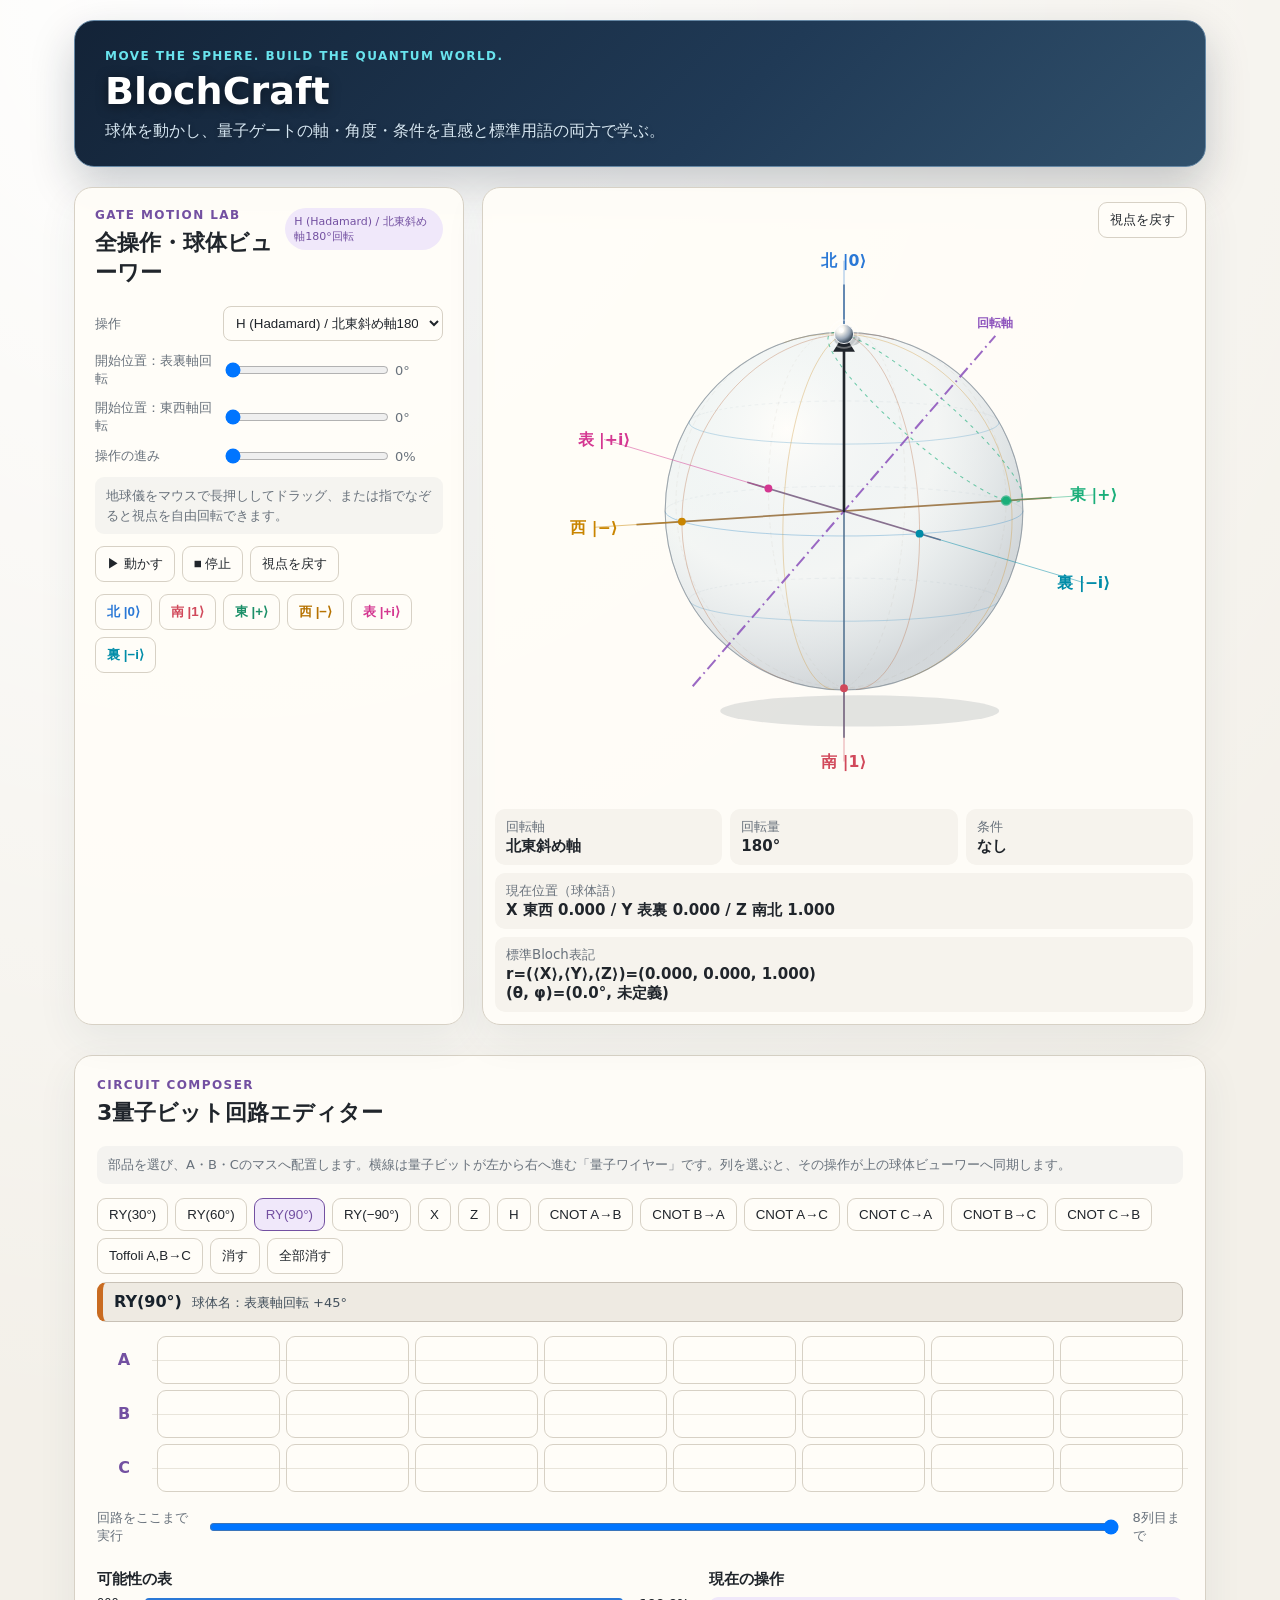
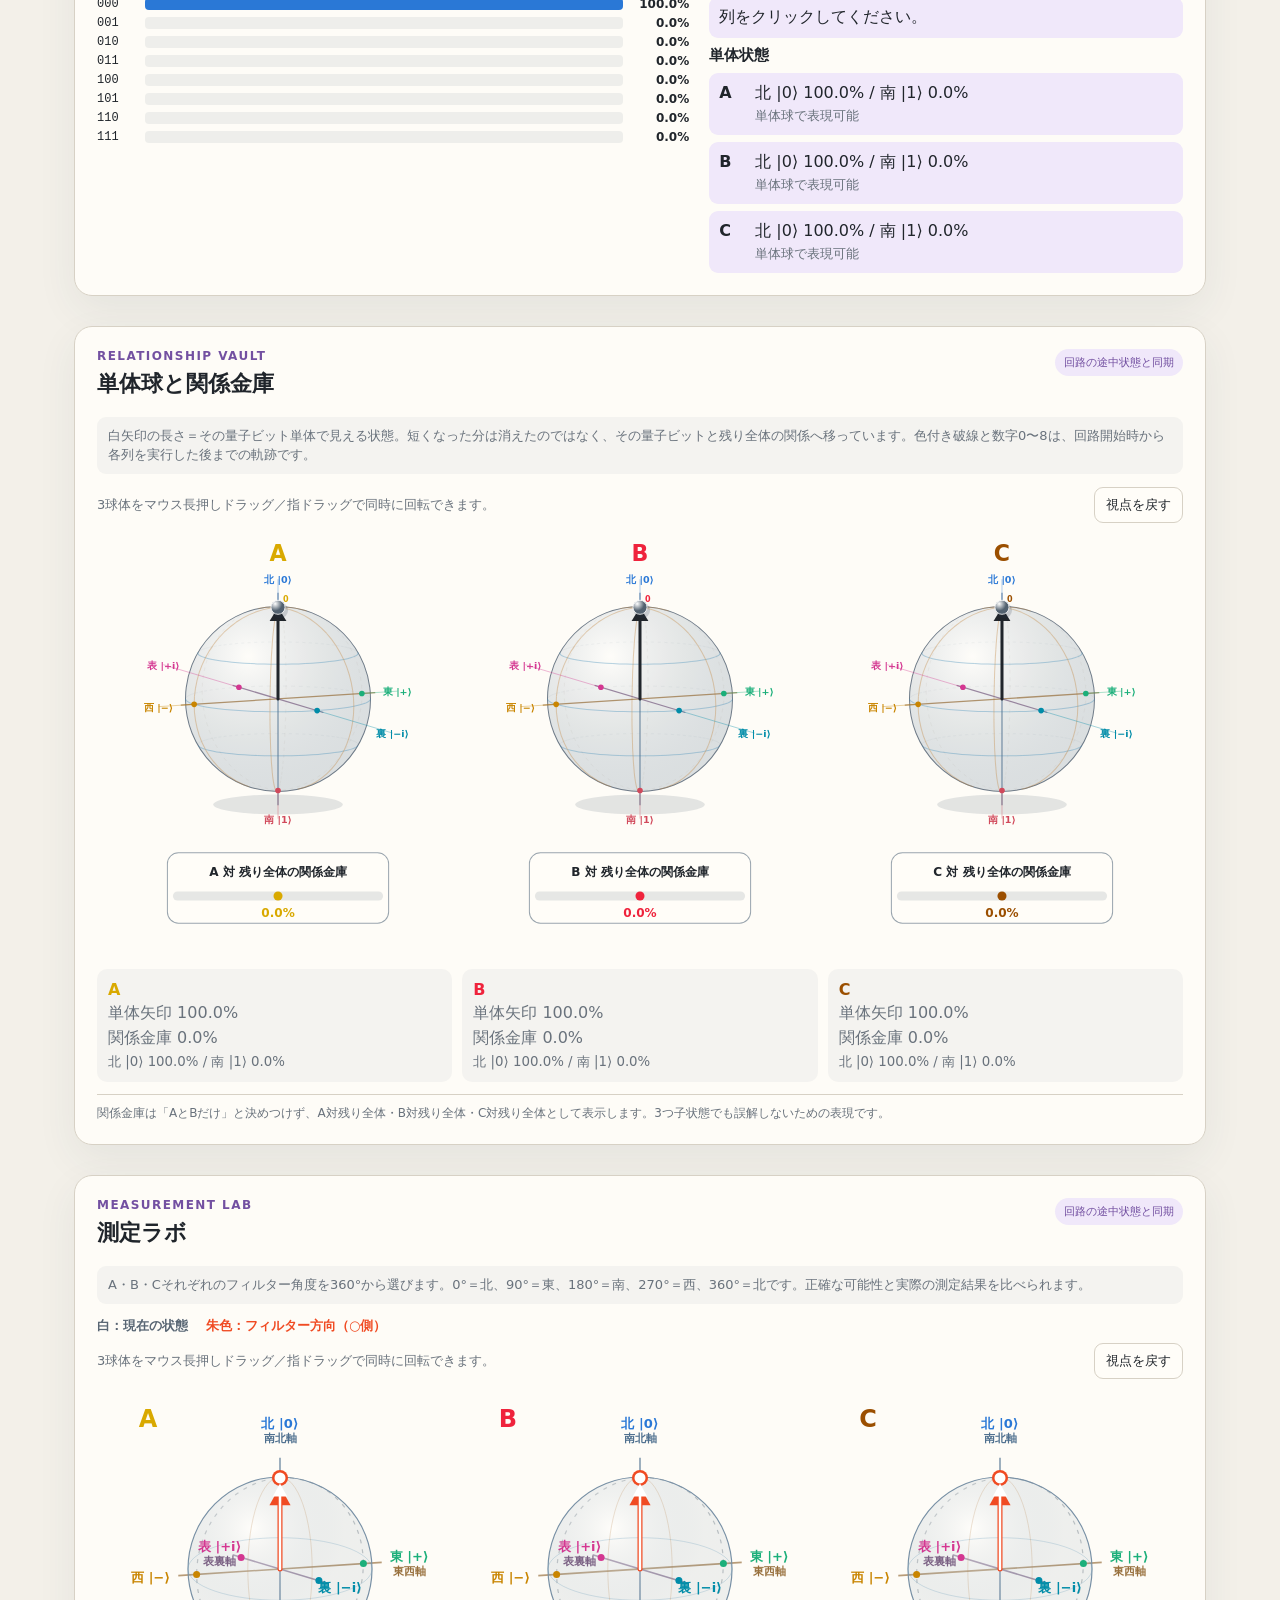
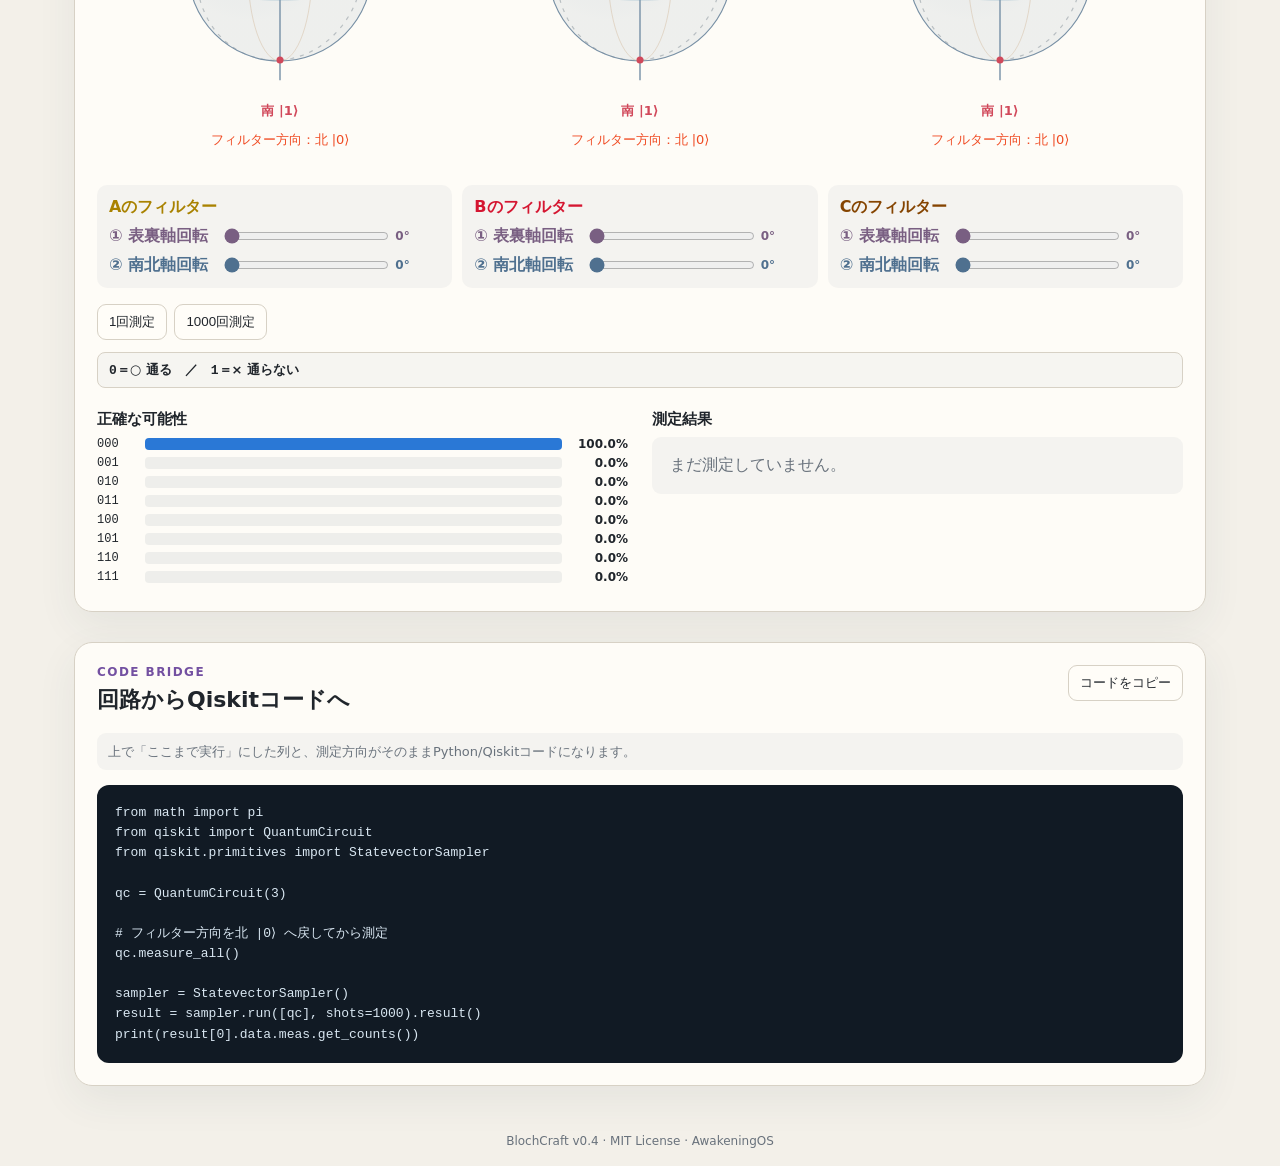
==== index.html @ c5548774 "Build BlochCraft v0.4 learning workspace" ====
<!doctype html>
<html lang="ja">
<head>
  <meta charset="utf-8">
  <meta name="viewport" content="width=device-width,initial-scale=1">
  <title>BlochCraft — 球体から学ぶ量子回路</title>
  <link rel="stylesheet" href="src/styles.css">
  <link rel="stylesheet" href="src/learning.css">
</head>
<body>
  <header class="hero">
    <div>
      <p class="eyebrow">Move the sphere. Build the quantum world.</p>
      <h1>BlochCraft</h1>
      <p>球体を動かし、量子ゲートの軸・角度・条件を直感と標準用語の両方で学ぶ。</p>
    </div>
  </header>

  <main>
    <section class="panel controls" aria-labelledby="lab-title">
      <div class="section-heading">
        <div>
          <p class="eyebrow">Gate motion lab</p>
          <h2 id="lab-title">全操作・球体ビューワー</h2>
        </div>
        <span id="gate-badge" class="badge"></span>
      </div>

      <label>操作
        <select id="gate"></select>
      </label>
      <label>開始位置：表裏軸回転
        <input id="start-y" type="range" min="0" max="360" step="5" value="0">
        <output id="start-y-out">0°</output>
      </label>
      <label>開始位置：東西軸回転
        <input id="start-x" type="range" min="0" max="360" step="5" value="0">
        <output id="start-x-out">0°</output>
      </label>
      <label>操作の進み
        <input id="progress" type="range" min="0" max="100" step="1" value="0">
        <output id="progress-out">0%</output>
      </label>
      <div class="camera-help">地球儀をマウスで長押ししてドラッグ、または指でなぞると視点を自由回転できます。</div>

      <label id="condition-row" class="condition-row">
        <input id="condition" type="checkbox" checked>
        条件を成立させる
      </label>
      <div id="condition-help" class="condition-help" hidden></div>

      <div class="button-row">
        <button id="play">▶ 動かす</button>
        <button id="stop">■ 停止</button>
        <button id="reset-view-controls">視点を戻す</button>
      </div>
      <div class="button-row directions" aria-label="開始位置プリセット">
        <button data-preset="north">北 |0⟩</button><button data-preset="south">南 |1⟩</button>
        <button data-preset="east">東 |+⟩</button><button data-preset="west">西 |−⟩</button>
        <button data-preset="front">表 |+i⟩</button><button data-preset="back">裏 |−i⟩</button>
      </div>
    </section>

    <section class="panel stage" aria-label="球体表示">
      <div class="sphere-toolbar sphere-toolbar-end"><button id="reset-view">視点を戻す</button></div>
      <svg id="globe" viewBox="-20 -35 800 650" role="img" aria-label="量子状態と回転軸"></svg>
      <div id="facts" class="facts"></div>
    </section>
  </main>

  <section class="circuit-shell" aria-labelledby="circuit-title">
    <div class="section-heading">
      <div><p class="eyebrow">Circuit composer</p><h2 id="circuit-title">3量子ビット回路エディター</h2></div>
    </div>
    <p class="circuit-help">部品を選び、A・B・Cのマスへ配置します。横線は量子ビットが左から右へ進む「量子ワイヤー」です。列を選ぶと、その操作が上の球体ビューワーへ同期します。</p>
    <div id="circuit-tools" class="circuit-tools"></div>
    <div id="circuit-tool-meaning" class="tool-meaning"></div>
    <div id="circuit-grid" class="circuit-grid"></div>
    <div class="step-row"><label>回路をここまで実行 <input id="circuit-step" type="range" min="0" max="8" step="1" value="8"><output id="circuit-step-out">8列目まで</output></label></div>
    <div class="circuit-results">
      <div><h3>可能性の表</h3><div id="state-table"></div></div>
      <div><h3>現在の操作</h3><div id="circuit-selection" class="selection-card">列をクリックしてください。</div><h3>単体状態</h3><div id="qubit-summary" class="qubit-summary"></div></div>
    </div>
  </section>

  <section class="relationship-shell" aria-labelledby="relationship-title">
    <div class="section-heading">
      <div><p class="eyebrow">Relationship vault</p><h2 id="relationship-title">単体球と関係金庫</h2></div>
      <span class="badge">回路の途中状態と同期</span>
    </div>
    <p class="circuit-help">白矢印の長さ＝その量子ビット単体で見える状態。短くなった分は消えたのではなく、その量子ビットと残り全体の関係へ移っています。色付き破線と数字0〜8は、回路開始時から各列を実行した後までの軌跡です。</p>
    <div class="relationship-toolbar"><span>3球体をマウス長押しドラッグ／指ドラッグで同時に回転できます。</span><button id="relationship-reset-view">視点を戻す</button></div>
    <svg id="relationship-view" viewBox="0 0 1080 430" width="100%" role="img" aria-label="A、B、Cの単体球と関係金庫"></svg>
    <div id="relationship-cards" class="relationship-cards"></div>
    <div class="relationship-caution">関係金庫は「AとBだけ」と決めつけず、A対残り全体・B対残り全体・C対残り全体として表示します。3つ子状態でも誤解しないための表現です。</div>
  </section>

  <section class="learning-shell" aria-labelledby="measurement-title">
    <div class="section-heading"><div><p class="eyebrow">Measurement lab</p><h2 id="measurement-title">測定ラボ</h2></div><span class="badge">回路の途中状態と同期</span></div>
    <p class="circuit-help">A・B・Cそれぞれのフィルター角度を360°から選びます。0°＝北、90°＝東、180°＝南、270°＝西、360°＝北です。正確な可能性と実際の測定結果を比べられます。</p>
    <div class="filter-legend"><span class="state-key">白：現在の状態</span><span class="filter-key">朱色：フィルター方向（○側）</span></div>
    <div class="filter-toolbar"><span>3球体をマウス長押しドラッグ／指ドラッグで同時に回転できます。</span><button id="filter-reset-view">視点を戻す</button></div>
    <svg id="filter-view" viewBox="0 0 1080 390" width="100%" role="img" aria-label="A、B、Cの状態と測定フィルター方向"></svg>
    <div id="measurement-bases" class="measurement-bases"></div>
    <div class="button-row"><button id="measure-once">1回測定</button><button id="measure-many">1000回測定</button></div>
    <div class="measurement-key"><code>0</code>＝○ 通る　／　<code>1</code>＝× 通らない</div>
    <div class="measurement-results"><div><h3>正確な可能性</h3><div id="measurement-exact"></div></div><div><h3 id="measurement-sample-title">測定結果</h3><div id="measurement-samples" class="sample-empty">まだ測定していません。</div></div></div>
  </section>
  <section class="learning-shell" aria-labelledby="code-title">
    <div class="section-heading"><div><p class="eyebrow">Code bridge</p><h2 id="code-title">回路からQiskitコードへ</h2></div><button id="copy-code">コードをコピー</button></div>
    <p class="circuit-help">上で「ここまで実行」にした列と、測定方向がそのままPython/Qiskitコードになります。</p>
    <pre class="code-panel"><code id="qiskit-code"></code></pre>
  </section>
  <footer>BlochCraft v0.4 · MIT License · AwakeningOS</footer>
  <script type="module" src="src/app.js"></script>
</body>
</html>
---- src/styles.css ----
:root{color-scheme:light;--bg:#f3f0e9;--panel:#fffdf8;--text:#20252b;--muted:#69727c;--border:#d7d1c5;--accent:#7350a1;--accent-bg:#f0e8fa;--blue:#2a78d6;--red:#d1495b;--green:#1baf7a;--amber:#c98500}
*{box-sizing:border-box}[hidden],.condition-row[hidden]{display:none!important}body{margin:0;background:radial-gradient(circle at 18% 0,#fff 0,transparent 32%),var(--bg);color:var(--text);font-family:Inter,"Noto Sans JP",system-ui,sans-serif}.hero{max-width:1132px;margin:20px auto 8px;padding:28px 30px 24px;display:flex;justify-content:space-between;gap:24px;align-items:end;background:linear-gradient(135deg,#132337 0%,#203a56 58%,#31516c 100%);color:#fff;border:1px solid #6688a5;border-radius:20px;box-shadow:0 18px 44px #10223438}.hero .eyebrow{color:#69e4ee}.hero h1{color:#fff;text-shadow:0 2px 12px #0008}.eyebrow{margin:0 0 6px;color:var(--accent);font-size:12px;font-weight:800;letter-spacing:.12em;text-transform:uppercase}h1{font-size:38px;margin:0}h2{margin:0;font-size:22px}h3{font-size:15px;margin:8px 0}.hero p:not(.eyebrow){margin:8px 0 0;color:#d6e7f3;font-weight:500;text-shadow:0 1px 5px #0006}main{max-width:1180px;margin:auto;padding:12px 24px 30px;display:grid;grid-template-columns:minmax(310px,390px) 1fr;gap:18px}.panel,.circuit-shell,.relationship-shell{background:color-mix(in srgb,var(--panel) 94%,transparent);border:1px solid var(--border);border-radius:18px;box-shadow:0 14px 40px #30405012}.controls{padding:20px}.stage{padding:12px;min-width:0}.section-heading{display:flex;justify-content:space-between;gap:12px;align-items:start;margin-bottom:18px}.sphere-toolbar{display:flex;justify-content:space-between;align-items:center;padding:2px 6px 0;color:var(--muted);font-size:13px}.badge{font-size:11px;background:var(--accent-bg);color:var(--accent);padding:6px 9px;border-radius:999px}.controls label{display:grid;grid-template-columns:120px 1fr 48px;align-items:center;gap:8px;margin:11px 0;color:var(--muted);font-size:13px}.controls select{grid-column:2/4;min-width:0;padding:8px;border:1px solid var(--border);border-radius:8px;background:var(--panel);color:var(--text)}input[type=range]{width:100%}.condition-row{display:flex!important;grid-template-columns:none!important}.condition-help{background:var(--accent-bg);border:1px solid #b99ad8;border-radius:10px;padding:10px;color:#5c3d7d;font-size:13px;line-height:1.55}.camera-help,.circuit-help{font-size:13px;line-height:1.5;color:var(--muted);background:#6c7b8b12;border-radius:9px;padding:9px 11px}.button-row{display:flex;flex-wrap:wrap;gap:7px;margin-top:12px}button{border:1px solid var(--border);background:var(--panel);color:var(--text);border-radius:9px;padding:8px 11px;cursor:pointer}button:hover,button.active{border-color:var(--accent);color:var(--accent);background:var(--accent-bg)}.directions button{min-width:44px;font-weight:700}.directions [data-preset=north]{color:#2a78d6}.directions [data-preset=south]{color:#d1495b}.directions [data-preset=east]{color:#1b8f68}.directions [data-preset=west]{color:#b67200}.directions [data-preset=front]{color:#d43791}.directions [data-preset=back]{color:#008ca8}#globe,#relationship-view{touch-action:none;cursor:grab;user-select:none}#globe.dragging,#relationship-view.dragging{cursor:grabbing}.facts{display:grid;grid-template-columns:repeat(3,1fr);gap:8px}.fact{padding:9px 11px;border-radius:10px;background:#f6f3ed}.fact:nth-last-child(-n+2){grid-column:1/-1}.fact small{display:block;color:var(--muted)}.fact strong{font-size:15px}.circuit-shell,.relationship-shell{max-width:1132px;margin:0 auto 30px;padding:22px}.circuit-tools{display:flex;flex-wrap:wrap;gap:7px;margin:14px 0 8px}.tool-meaning{display:flex;gap:10px;align-items:baseline;background:var(--accent-bg);color:var(--accent);border-radius:9px;padding:9px 11px;margin-bottom:14px}.tool-meaning span,.selection-card span{display:block;color:var(--muted);font-size:13px}.circuit-grid{display:grid;grid-template-columns:54px repeat(8,minmax(54px,1fr));gap:6px}.wire-label{display:flex;align-items:center;justify-content:center;font-weight:800;color:var(--accent)}.circuit-cell{height:48px;padding:3px;font-size:12px;position:relative;isolation:isolate}.circuit-cell:before{content:"";position:absolute;left:-6px;right:-6px;top:50%;height:1px;background:var(--border);opacity:.55;z-index:0}.gate-label{position:relative;z-index:2;font-weight:700}.gate-label:not(:empty){display:inline-block;background:var(--panel);padding:4px 5px;border-radius:5px;box-shadow:0 0 0 2px var(--panel)}.selected-column{outline:2px solid var(--accent)}.step-row{margin:17px 0}.step-row label{display:flex;align-items:center;gap:12px;color:var(--muted);font-size:13px}.circuit-results{display:grid;grid-template-columns:1.25fr 1fr;gap:20px}.state-row{display:grid;grid-template-columns:40px 1fr 58px;gap:8px;align-items:center;margin:5px 0;font-size:12px}.state-row span{height:12px;background:#6b77851b;border-radius:4px;overflow:hidden}.state-row i{display:block;height:100%;background:var(--blue)}.state-row b{text-align:right}.selection-card,.qubit-summary>div{padding:10px;border-radius:9px;background:var(--accent-bg)}.qubit-summary{display:grid;gap:7px}.qubit-summary>div{display:grid;grid-template-columns:28px 1fr;gap:3px 8px}.qubit-summary small{grid-column:2;color:var(--muted)}.relationship-toolbar{display:flex;justify-content:space-between;gap:12px;align-items:center;color:var(--muted);font-size:13px;margin:10px 0}.relationship-cards{display:grid;grid-template-columns:repeat(3,1fr);gap:10px}.relationship-card{display:grid;gap:4px;padding:11px;border-radius:10px;background:#6c7b8b12}.relationship-card span,.relationship-card small{color:var(--muted)}.relationship-caution{font-size:12px;color:var(--muted);margin-top:12px;padding-top:10px;border-top:1px solid var(--border)}footer{text-align:center;padding:18px;color:var(--muted);font-size:12px}@media(max-width:840px){main{grid-template-columns:1fr}.hero{align-items:start;flex-direction:column;margin:12px;border-radius:16px}.circuit-results{grid-template-columns:1fr}.circuit-grid{overflow-x:auto}.circuit-shell,.relationship-shell{margin-inline:12px}.badge{display:none}.relationship-cards{grid-template-columns:1fr}}@media(prefers-color-scheme:dark){:root{--bg:#14181d;--panel:#1e242b;--text:#eef2f5;--muted:#a6b0ba;--border:#39424b;--accent:#c39ae8;--accent-bg:#30243d}.fact{background:#252c33}}
---- src/learning.css ----
.learning-shell { max-width:1132px; margin:0 auto 30px; padding:22px; background:color-mix(in srgb,var(--panel) 94%,transparent); border:1px solid var(--border); border-radius:18px; box-shadow:0 14px 40px #30405012; }
.measurement-bases { display:grid; grid-template-columns:repeat(3,1fr); gap:10px; margin:16px 0; }
.filter-controls { display:grid; gap:8px; padding:12px; border-radius:10px; background:#6c7b8b12; }
.filter-controls:nth-child(1)>strong { color:#a98200; }.filter-controls:nth-child(2)>strong { color:#d51631; }.filter-controls:nth-child(3)>strong { color:#854400; }
.measurement-bases label { display:grid; grid-template-columns:105px 1fr 45px; align-items:center; gap:8px; }
.measurement-bases input { width:100%; }
.measurement-bases output { font-size:12px; font-weight:700; color:var(--accent); }
.axis-control { font-weight:800; }.axis-control.front-back-axis,.axis-control.front-back-axis output { color:#795f82; }.axis-control.front-back-axis input { accent-color:#795f82; }.axis-control.north-south-axis,.axis-control.north-south-axis output { color:#4f708f; }.axis-control.north-south-axis input { accent-color:#4f708f; }
.filter-legend { display:flex; gap:18px; margin:13px 0 4px; font-size:13px; font-weight:700; }
.state-key { color:#596673; text-shadow:0 0 2px #fff; }.filter-key { color:#f04b23; }
#filter-view { display:block; max-height:390px; }
.filter-toolbar { display:flex; justify-content:space-between; align-items:center; gap:12px; color:var(--muted); font-size:13px; margin-top:8px; }.sphere-toolbar-end { justify-content:flex-end; }
#filter-view { touch-action:none; cursor:grab; user-select:none; }#filter-view.dragging { cursor:grabbing; }
.condition-help,.tool-meaning { background:#eeeae2 !important; color:#202830 !important; border:1px solid #c8c1b6 !important; border-left:6px solid #c96b20 !important; box-shadow:none; }
.tool-meaning strong,.condition-help strong { color:#17212b !important; }.tool-meaning span { color:#44515d !important; }
.measurement-bases select { min-width:0; padding:9px; border:1px solid var(--border); border-radius:8px; background:var(--panel); color:var(--text); }
.measurement-results { display:grid; grid-template-columns:1fr 1fr; gap:24px; margin-top:14px; }
.measurement-key { margin-top:12px; padding:8px 11px; border:1px solid var(--border); border-radius:8px; color:var(--text); background:#6c7b8b0d; font-size:13px; font-weight:700; }
.measurement-row { grid-template-columns:40px 1fr 58px; flex-wrap:wrap; }
.measurement-row small { grid-column:1/-1; color:var(--muted); font-size:10px; }
.sample-empty { padding:18px; color:var(--muted); background:#6c7b8b12; border-radius:9px; }
.code-panel { margin:15px 0 0; padding:18px; overflow:auto; border-radius:12px; background:#111a24; color:#d9e7f2; line-height:1.55; font-size:13px; }
@media(max-width:700px) { .measurement-bases,.measurement-results { grid-template-columns:1fr; } .learning-shell { margin-inline:12px; } }
@media(prefers-color-scheme:dark) { .condition-help,.tool-meaning { background:#252c33 !important; color:#eef2f5 !important; border-color:#46515b !important; border-left-color:#e28a43 !important; }.tool-meaning strong,.condition-help strong { color:#f3f6f8 !important; }.tool-meaning span { color:#bdc6ce !important; } }
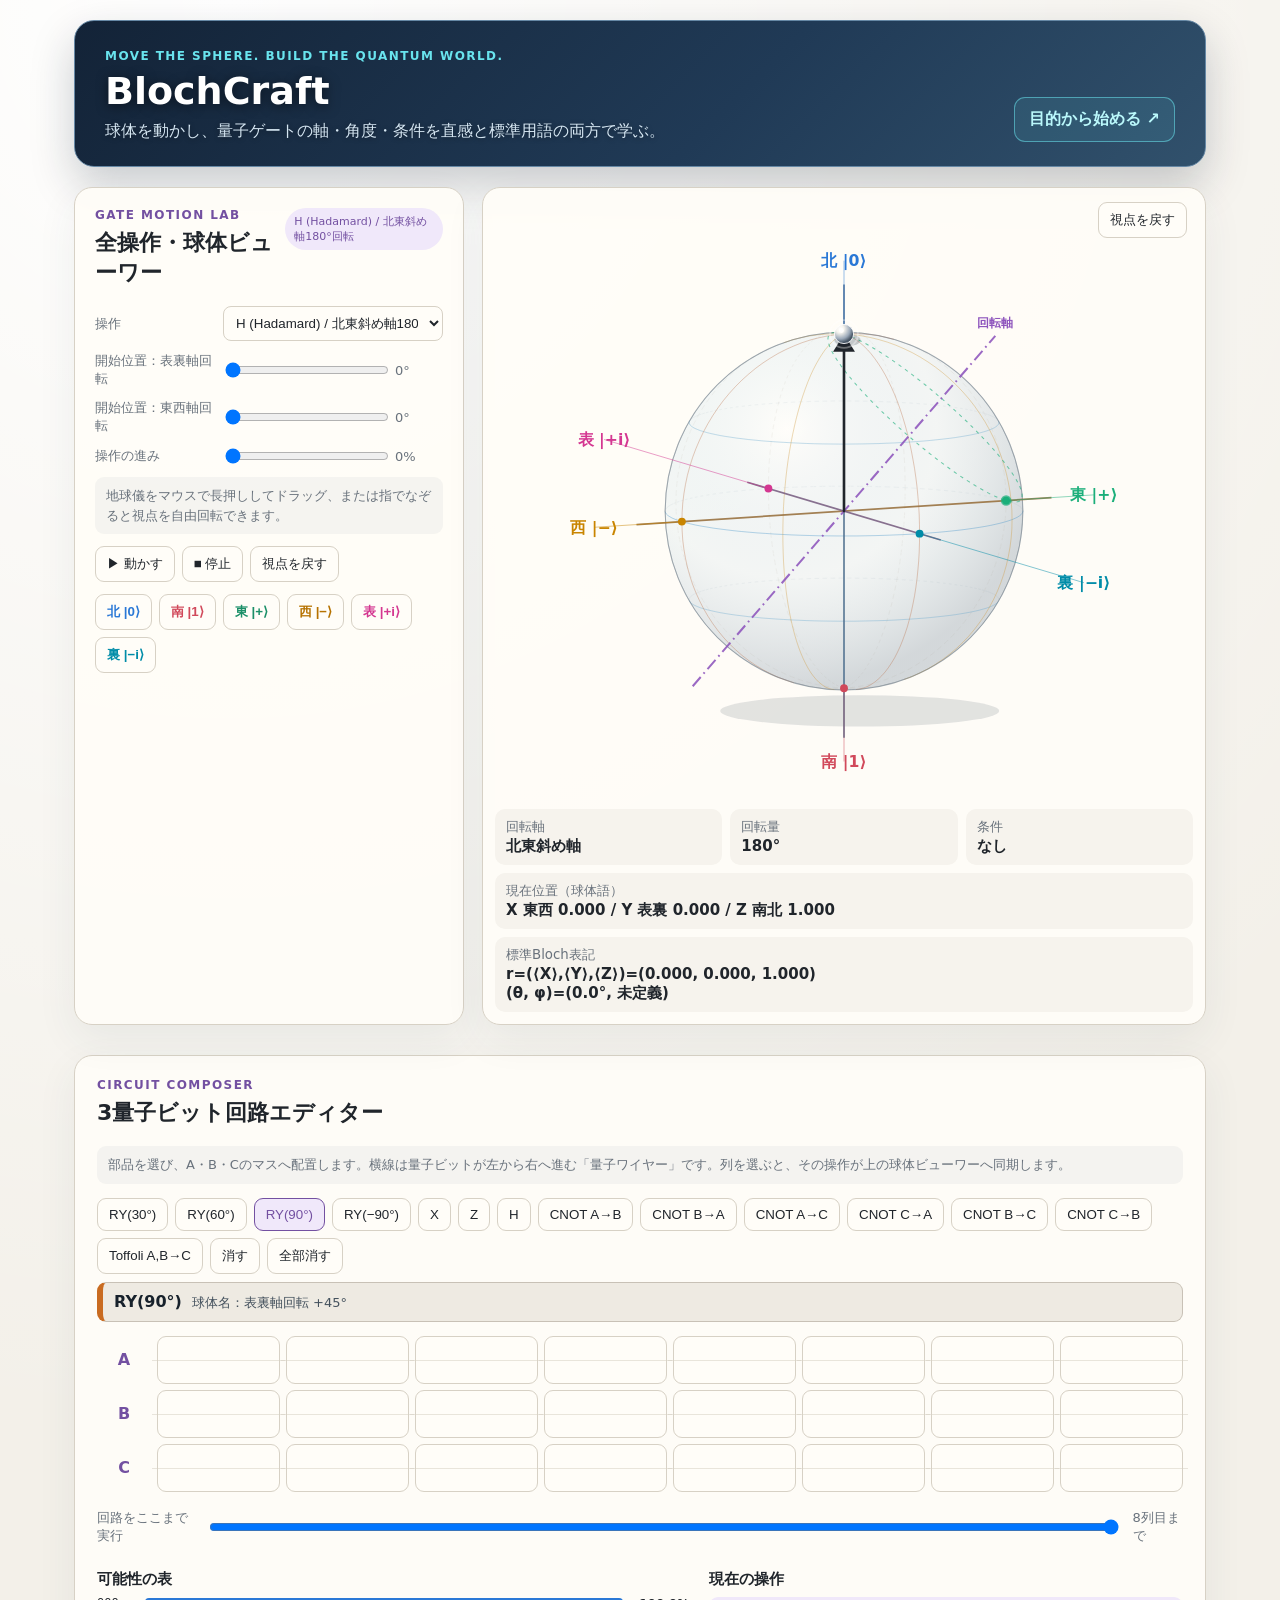
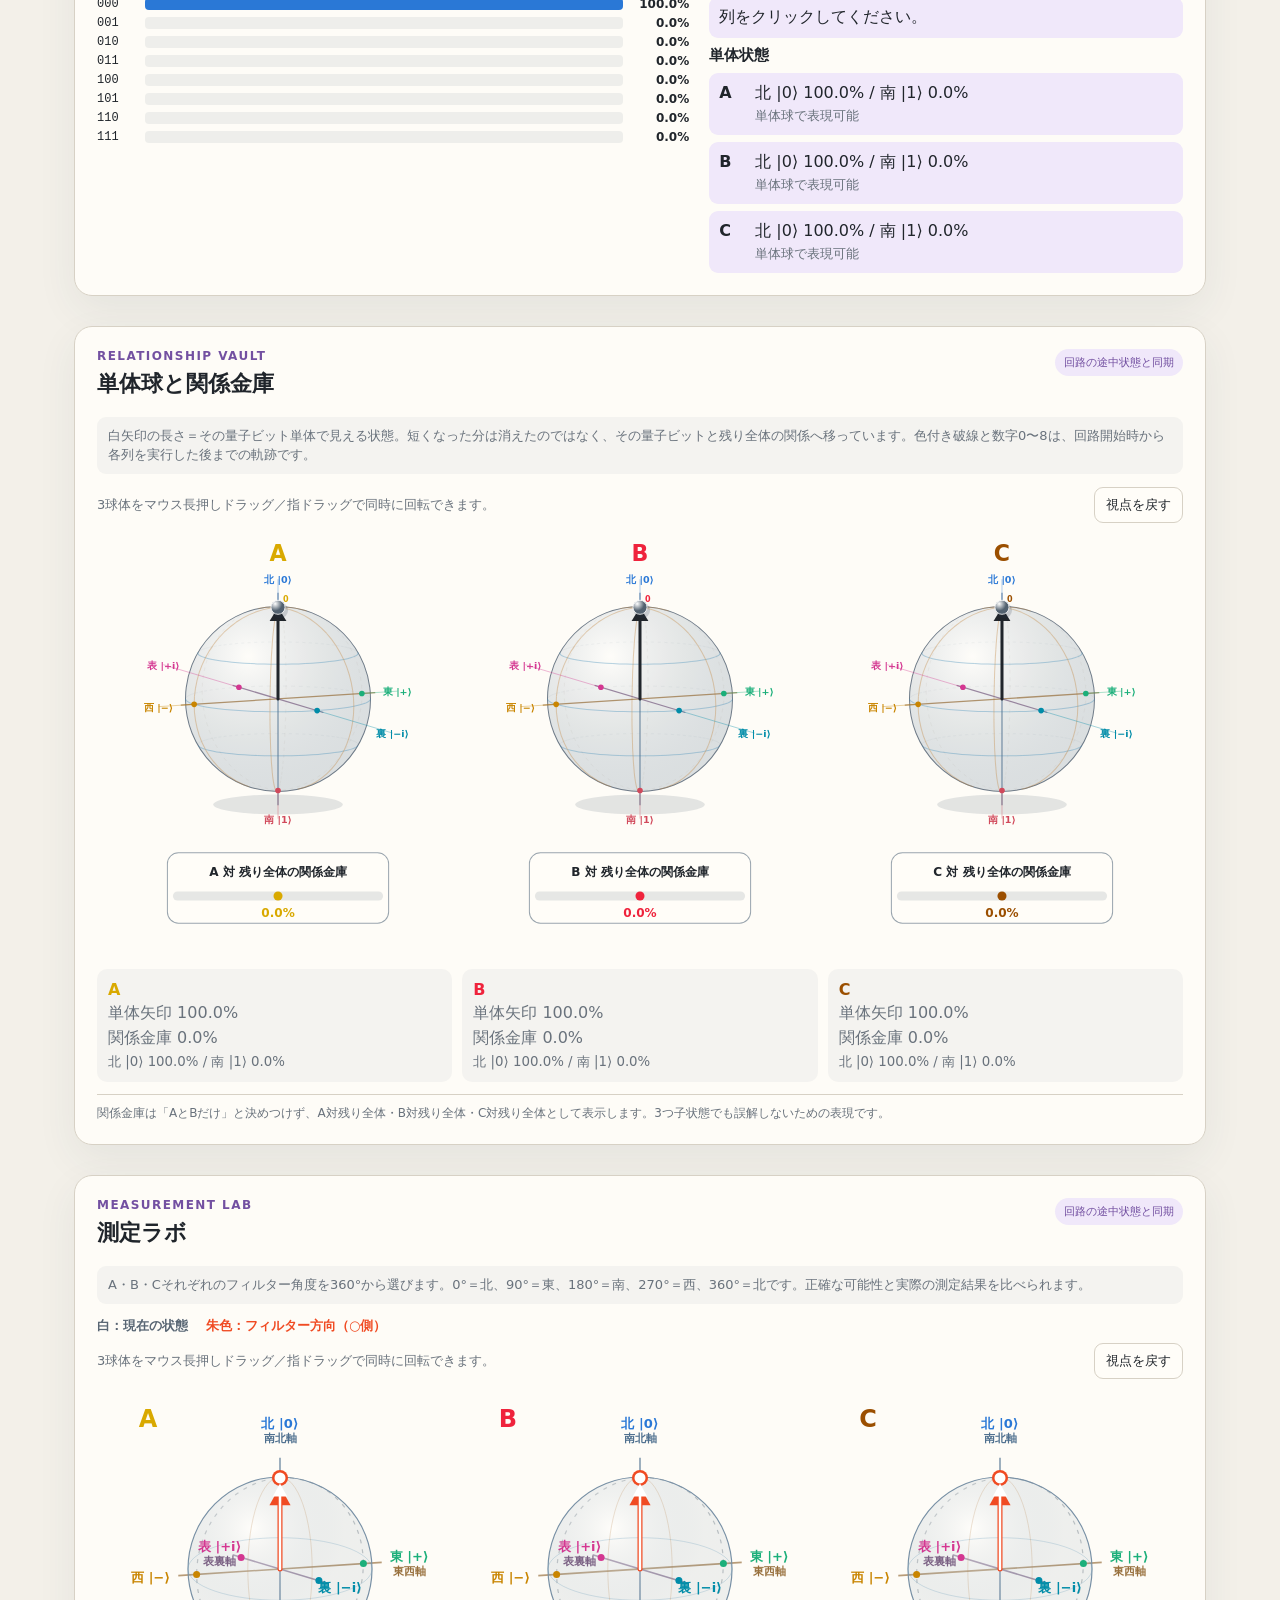
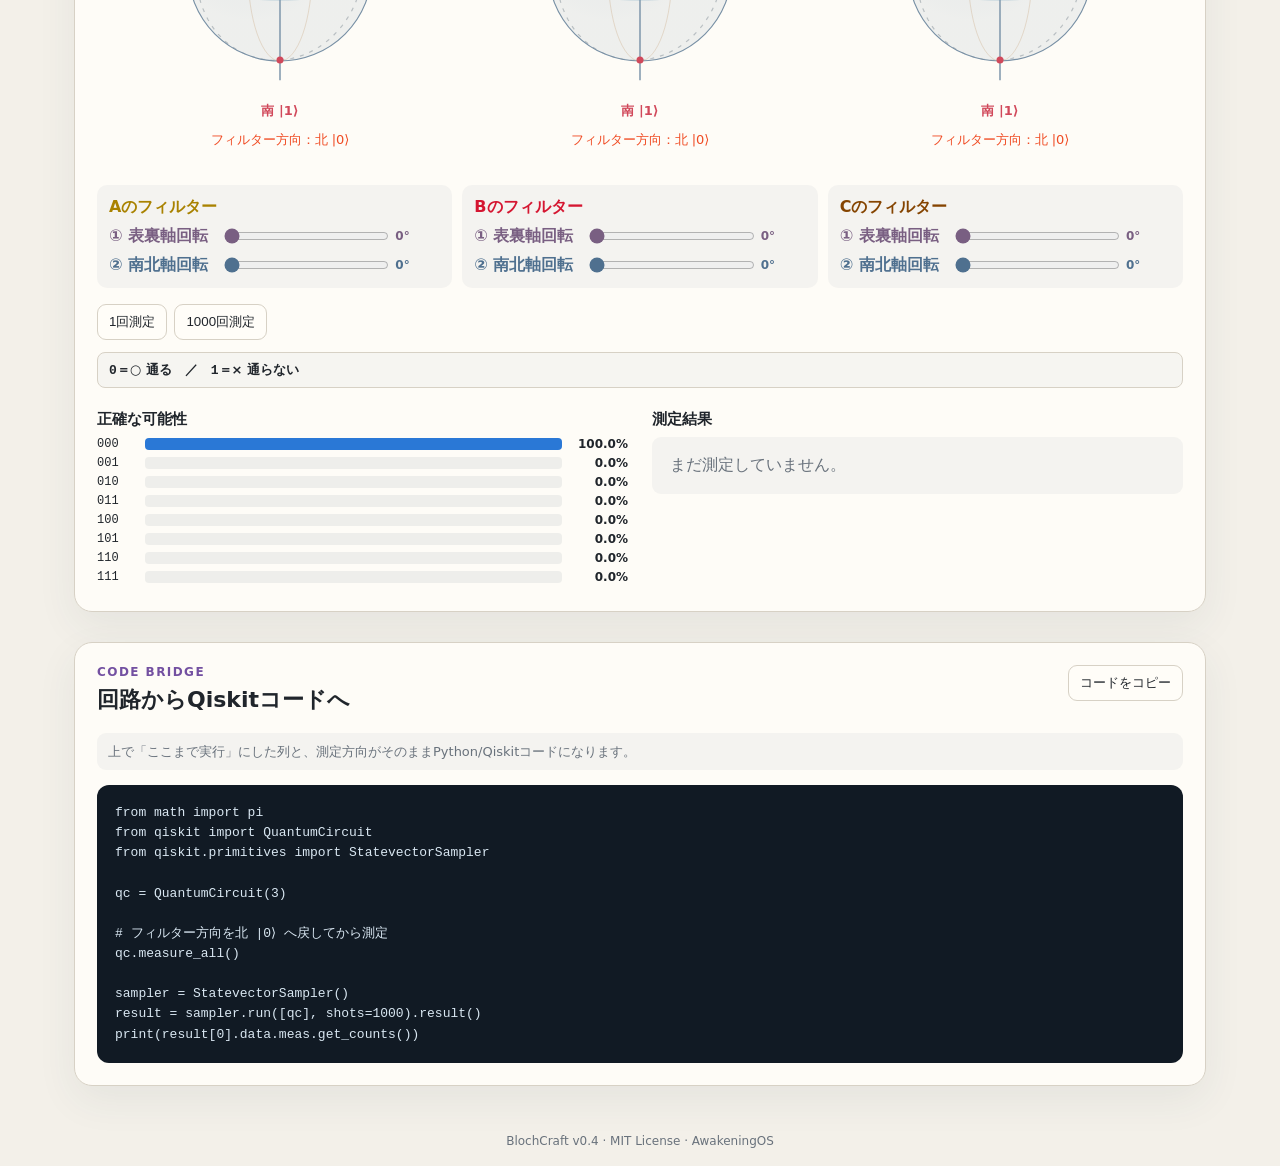
==== commit 87959bee: "Add purpose-driven Quest window" ====
--- a/index.html
+++ b/index.html
@@ -14,6 +14,7 @@
       <h1>BlochCraft</h1>
       <p>球体を動かし、量子ゲートの軸・角度・条件を直感と標準用語の両方で学ぶ。</p>
     </div>
+    <a class="quest-launch" href="quest.html" target="blochcraft-quest">目的から始める ↗</a>
   </header>
 
   <main>
--- a/src/styles.css
+++ b/src/styles.css
@@ -1,2 +1,2 @@
 :root{color-scheme:light;--bg:#f3f0e9;--panel:#fffdf8;--text:#20252b;--muted:#69727c;--border:#d7d1c5;--accent:#7350a1;--accent-bg:#f0e8fa;--blue:#2a78d6;--red:#d1495b;--green:#1baf7a;--amber:#c98500}
-*{box-sizing:border-box}[hidden],.condition-row[hidden]{display:none!important}body{margin:0;background:radial-gradient(circle at 18% 0,#fff 0,transparent 32%),var(--bg);color:var(--text);font-family:Inter,"Noto Sans JP",system-ui,sans-serif}.hero{max-width:1132px;margin:20px auto 8px;padding:28px 30px 24px;display:flex;justify-content:space-between;gap:24px;align-items:end;background:linear-gradient(135deg,#132337 0%,#203a56 58%,#31516c 100%);color:#fff;border:1px solid #6688a5;border-radius:20px;box-shadow:0 18px 44px #10223438}.hero .eyebrow{color:#69e4ee}.hero h1{color:#fff;text-shadow:0 2px 12px #0008}.eyebrow{margin:0 0 6px;color:var(--accent);font-size:12px;font-weight:800;letter-spacing:.12em;text-transform:uppercase}h1{font-size:38px;margin:0}h2{margin:0;font-size:22px}h3{font-size:15px;margin:8px 0}.hero p:not(.eyebrow){margin:8px 0 0;color:#d6e7f3;font-weight:500;text-shadow:0 1px 5px #0006}main{max-width:1180px;margin:auto;padding:12px 24px 30px;display:grid;grid-template-columns:minmax(310px,390px) 1fr;gap:18px}.panel,.circuit-shell,.relationship-shell{background:color-mix(in srgb,var(--panel) 94%,transparent);border:1px solid var(--border);border-radius:18px;box-shadow:0 14px 40px #30405012}.controls{padding:20px}.stage{padding:12px;min-width:0}.section-heading{display:flex;justify-content:space-between;gap:12px;align-items:start;margin-bottom:18px}.sphere-toolbar{display:flex;justify-content:space-between;align-items:center;padding:2px 6px 0;color:var(--muted);font-size:13px}.badge{font-size:11px;background:var(--accent-bg);color:var(--accent);padding:6px 9px;border-radius:999px}.controls label{display:grid;grid-template-columns:120px 1fr 48px;align-items:center;gap:8px;margin:11px 0;color:var(--muted);font-size:13px}.controls select{grid-column:2/4;min-width:0;padding:8px;border:1px solid var(--border);border-radius:8px;background:var(--panel);color:var(--text)}input[type=range]{width:100%}.condition-row{display:flex!important;grid-template-columns:none!important}.condition-help{background:var(--accent-bg);border:1px solid #b99ad8;border-radius:10px;padding:10px;color:#5c3d7d;font-size:13px;line-height:1.55}.camera-help,.circuit-help{font-size:13px;line-height:1.5;color:var(--muted);background:#6c7b8b12;border-radius:9px;padding:9px 11px}.button-row{display:flex;flex-wrap:wrap;gap:7px;margin-top:12px}button{border:1px solid var(--border);background:var(--panel);color:var(--text);border-radius:9px;padding:8px 11px;cursor:pointer}button:hover,button.active{border-color:var(--accent);color:var(--accent);background:var(--accent-bg)}.directions button{min-width:44px;font-weight:700}.directions [data-preset=north]{color:#2a78d6}.directions [data-preset=south]{color:#d1495b}.directions [data-preset=east]{color:#1b8f68}.directions [data-preset=west]{color:#b67200}.directions [data-preset=front]{color:#d43791}.directions [data-preset=back]{color:#008ca8}#globe,#relationship-view{touch-action:none;cursor:grab;user-select:none}#globe.dragging,#relationship-view.dragging{cursor:grabbing}.facts{display:grid;grid-template-columns:repeat(3,1fr);gap:8px}.fact{padding:9px 11px;border-radius:10px;background:#f6f3ed}.fact:nth-last-child(-n+2){grid-column:1/-1}.fact small{display:block;color:var(--muted)}.fact strong{font-size:15px}.circuit-shell,.relationship-shell{max-width:1132px;margin:0 auto 30px;padding:22px}.circuit-tools{display:flex;flex-wrap:wrap;gap:7px;margin:14px 0 8px}.tool-meaning{display:flex;gap:10px;align-items:baseline;background:var(--accent-bg);color:var(--accent);border-radius:9px;padding:9px 11px;margin-bottom:14px}.tool-meaning span,.selection-card span{display:block;color:var(--muted);font-size:13px}.circuit-grid{display:grid;grid-template-columns:54px repeat(8,minmax(54px,1fr));gap:6px}.wire-label{display:flex;align-items:center;justify-content:center;font-weight:800;color:var(--accent)}.circuit-cell{height:48px;padding:3px;font-size:12px;position:relative;isolation:isolate}.circuit-cell:before{content:"";position:absolute;left:-6px;right:-6px;top:50%;height:1px;background:var(--border);opacity:.55;z-index:0}.gate-label{position:relative;z-index:2;font-weight:700}.gate-label:not(:empty){display:inline-block;background:var(--panel);padding:4px 5px;border-radius:5px;box-shadow:0 0 0 2px var(--panel)}.selected-column{outline:2px solid var(--accent)}.step-row{margin:17px 0}.step-row label{display:flex;align-items:center;gap:12px;color:var(--muted);font-size:13px}.circuit-results{display:grid;grid-template-columns:1.25fr 1fr;gap:20px}.state-row{display:grid;grid-template-columns:40px 1fr 58px;gap:8px;align-items:center;margin:5px 0;font-size:12px}.state-row span{height:12px;background:#6b77851b;border-radius:4px;overflow:hidden}.state-row i{display:block;height:100%;background:var(--blue)}.state-row b{text-align:right}.selection-card,.qubit-summary>div{padding:10px;border-radius:9px;background:var(--accent-bg)}.qubit-summary{display:grid;gap:7px}.qubit-summary>div{display:grid;grid-template-columns:28px 1fr;gap:3px 8px}.qubit-summary small{grid-column:2;color:var(--muted)}.relationship-toolbar{display:flex;justify-content:space-between;gap:12px;align-items:center;color:var(--muted);font-size:13px;margin:10px 0}.relationship-cards{display:grid;grid-template-columns:repeat(3,1fr);gap:10px}.relationship-card{display:grid;gap:4px;padding:11px;border-radius:10px;background:#6c7b8b12}.relationship-card span,.relationship-card small{color:var(--muted)}.relationship-caution{font-size:12px;color:var(--muted);margin-top:12px;padding-top:10px;border-top:1px solid var(--border)}footer{text-align:center;padding:18px;color:var(--muted);font-size:12px}@media(max-width:840px){main{grid-template-columns:1fr}.hero{align-items:start;flex-direction:column;margin:12px;border-radius:16px}.circuit-results{grid-template-columns:1fr}.circuit-grid{overflow-x:auto}.circuit-shell,.relationship-shell{margin-inline:12px}.badge{display:none}.relationship-cards{grid-template-columns:1fr}}@media(prefers-color-scheme:dark){:root{--bg:#14181d;--panel:#1e242b;--text:#eef2f5;--muted:#a6b0ba;--border:#39424b;--accent:#c39ae8;--accent-bg:#30243d}.fact{background:#252c33}}
+*{box-sizing:border-box}[hidden],.condition-row[hidden]{display:none!important}body{margin:0;background:radial-gradient(circle at 18% 0,#fff 0,transparent 32%),var(--bg);color:var(--text);font-family:Inter,"Noto Sans JP",system-ui,sans-serif}.hero{max-width:1132px;margin:20px auto 8px;padding:28px 30px 24px;display:flex;justify-content:space-between;gap:24px;align-items:end;background:linear-gradient(135deg,#132337 0%,#203a56 58%,#31516c 100%);color:#fff;border:1px solid #6688a5;border-radius:20px;box-shadow:0 18px 44px #10223438}.hero .eyebrow{color:#69e4ee}.hero h1{color:#fff;text-shadow:0 2px 12px #0008}.quest-launch{display:inline-flex;flex:none;align-items:center;justify-content:center;padding:11px 14px;border:1px solid #69e4ee88;border-radius:11px;background:#69e4ee18;color:#baf8fb;font-weight:800;text-decoration:none}.quest-launch:hover{background:#69e4ee2c;border-color:#69e4ee}.eyebrow{margin:0 0 6px;color:var(--accent);font-size:12px;font-weight:800;letter-spacing:.12em;text-transform:uppercase}h1{font-size:38px;margin:0}h2{margin:0;font-size:22px}h3{font-size:15px;margin:8px 0}.hero p:not(.eyebrow){margin:8px 0 0;color:#d6e7f3;font-weight:500;text-shadow:0 1px 5px #0006}main{max-width:1180px;margin:auto;padding:12px 24px 30px;display:grid;grid-template-columns:minmax(310px,390px) 1fr;gap:18px}.panel,.circuit-shell,.relationship-shell{background:color-mix(in srgb,var(--panel) 94%,transparent);border:1px solid var(--border);border-radius:18px;box-shadow:0 14px 40px #30405012}.controls{padding:20px}.stage{padding:12px;min-width:0}.section-heading{display:flex;justify-content:space-between;gap:12px;align-items:start;margin-bottom:18px}.sphere-toolbar{display:flex;justify-content:space-between;align-items:center;padding:2px 6px 0;color:var(--muted);font-size:13px}.badge{font-size:11px;background:var(--accent-bg);color:var(--accent);padding:6px 9px;border-radius:999px}.controls label{display:grid;grid-template-columns:120px 1fr 48px;align-items:center;gap:8px;margin:11px 0;color:var(--muted);font-size:13px}.controls select{grid-column:2/4;min-width:0;padding:8px;border:1px solid var(--border);border-radius:8px;background:var(--panel);color:var(--text)}input[type=range]{width:100%}.condition-row{display:flex!important;grid-template-columns:none!important}.condition-help{background:var(--accent-bg);border:1px solid #b99ad8;border-radius:10px;padding:10px;color:#5c3d7d;font-size:13px;line-height:1.55}.camera-help,.circuit-help{font-size:13px;line-height:1.5;color:var(--muted);background:#6c7b8b12;border-radius:9px;padding:9px 11px}.button-row{display:flex;flex-wrap:wrap;gap:7px;margin-top:12px}button{border:1px solid var(--border);background:var(--panel);color:var(--text);border-radius:9px;padding:8px 11px;cursor:pointer}button:hover,button.active{border-color:var(--accent);color:var(--accent);background:var(--accent-bg)}.directions button{min-width:44px;font-weight:700}.directions [data-preset=north]{color:#2a78d6}.directions [data-preset=south]{color:#d1495b}.directions [data-preset=east]{color:#1b8f68}.directions [data-preset=west]{color:#b67200}.directions [data-preset=front]{color:#d43791}.directions [data-preset=back]{color:#008ca8}#globe,#relationship-view{touch-action:none;cursor:grab;user-select:none}#globe.dragging,#relationship-view.dragging{cursor:grabbing}.facts{display:grid;grid-template-columns:repeat(3,1fr);gap:8px}.fact{padding:9px 11px;border-radius:10px;background:#f6f3ed}.fact:nth-last-child(-n+2){grid-column:1/-1}.fact small{display:block;color:var(--muted)}.fact strong{font-size:15px}.circuit-shell,.relationship-shell{max-width:1132px;margin:0 auto 30px;padding:22px}.circuit-tools{display:flex;flex-wrap:wrap;gap:7px;margin:14px 0 8px}.tool-meaning{display:flex;gap:10px;align-items:baseline;background:var(--accent-bg);color:var(--accent);border-radius:9px;padding:9px 11px;margin-bottom:14px}.tool-meaning span,.selection-card span{display:block;color:var(--muted);font-size:13px}.circuit-grid{display:grid;grid-template-columns:54px repeat(8,minmax(54px,1fr));gap:6px}.wire-label{display:flex;align-items:center;justify-content:center;font-weight:800;color:var(--accent)}.circuit-cell{height:48px;padding:3px;font-size:12px;position:relative;isolation:isolate}.circuit-cell:before{content:"";position:absolute;left:-6px;right:-6px;top:50%;height:1px;background:var(--border);opacity:.55;z-index:0}.gate-label{position:relative;z-index:2;font-weight:700}.gate-label:not(:empty){display:inline-block;background:var(--panel);padding:4px 5px;border-radius:5px;box-shadow:0 0 0 2px var(--panel)}.selected-column{outline:2px solid var(--accent)}.step-row{margin:17px 0}.step-row label{display:flex;align-items:center;gap:12px;color:var(--muted);font-size:13px}.circuit-results{display:grid;grid-template-columns:1.25fr 1fr;gap:20px}.state-row{display:grid;grid-template-columns:40px 1fr 58px;gap:8px;align-items:center;margin:5px 0;font-size:12px}.state-row span{height:12px;background:#6b77851b;border-radius:4px;overflow:hidden}.state-row i{display:block;height:100%;background:var(--blue)}.state-row b{text-align:right}.selection-card,.qubit-summary>div{padding:10px;border-radius:9px;background:var(--accent-bg)}.qubit-summary{display:grid;gap:7px}.qubit-summary>div{display:grid;grid-template-columns:28px 1fr;gap:3px 8px}.qubit-summary small{grid-column:2;color:var(--muted)}.relationship-toolbar{display:flex;justify-content:space-between;gap:12px;align-items:center;color:var(--muted);font-size:13px;margin:10px 0}.relationship-cards{display:grid;grid-template-columns:repeat(3,1fr);gap:10px}.relationship-card{display:grid;gap:4px;padding:11px;border-radius:10px;background:#6c7b8b12}.relationship-card span,.relationship-card small{color:var(--muted)}.relationship-caution{font-size:12px;color:var(--muted);margin-top:12px;padding-top:10px;border-top:1px solid var(--border)}footer{text-align:center;padding:18px;color:var(--muted);font-size:12px}@media(max-width:840px){main{grid-template-columns:1fr}.hero{align-items:start;flex-direction:column;margin:12px;border-radius:16px}.circuit-results{grid-template-columns:1fr}.circuit-grid{overflow-x:auto}.circuit-shell,.relationship-shell{margin-inline:12px}.badge{display:none}.relationship-cards{grid-template-columns:1fr}}@media(prefers-color-scheme:dark){:root{--bg:#14181d;--panel:#1e242b;--text:#eef2f5;--muted:#a6b0ba;--border:#39424b;--accent:#c39ae8;--accent-bg:#30243d}.fact{background:#252c33}}
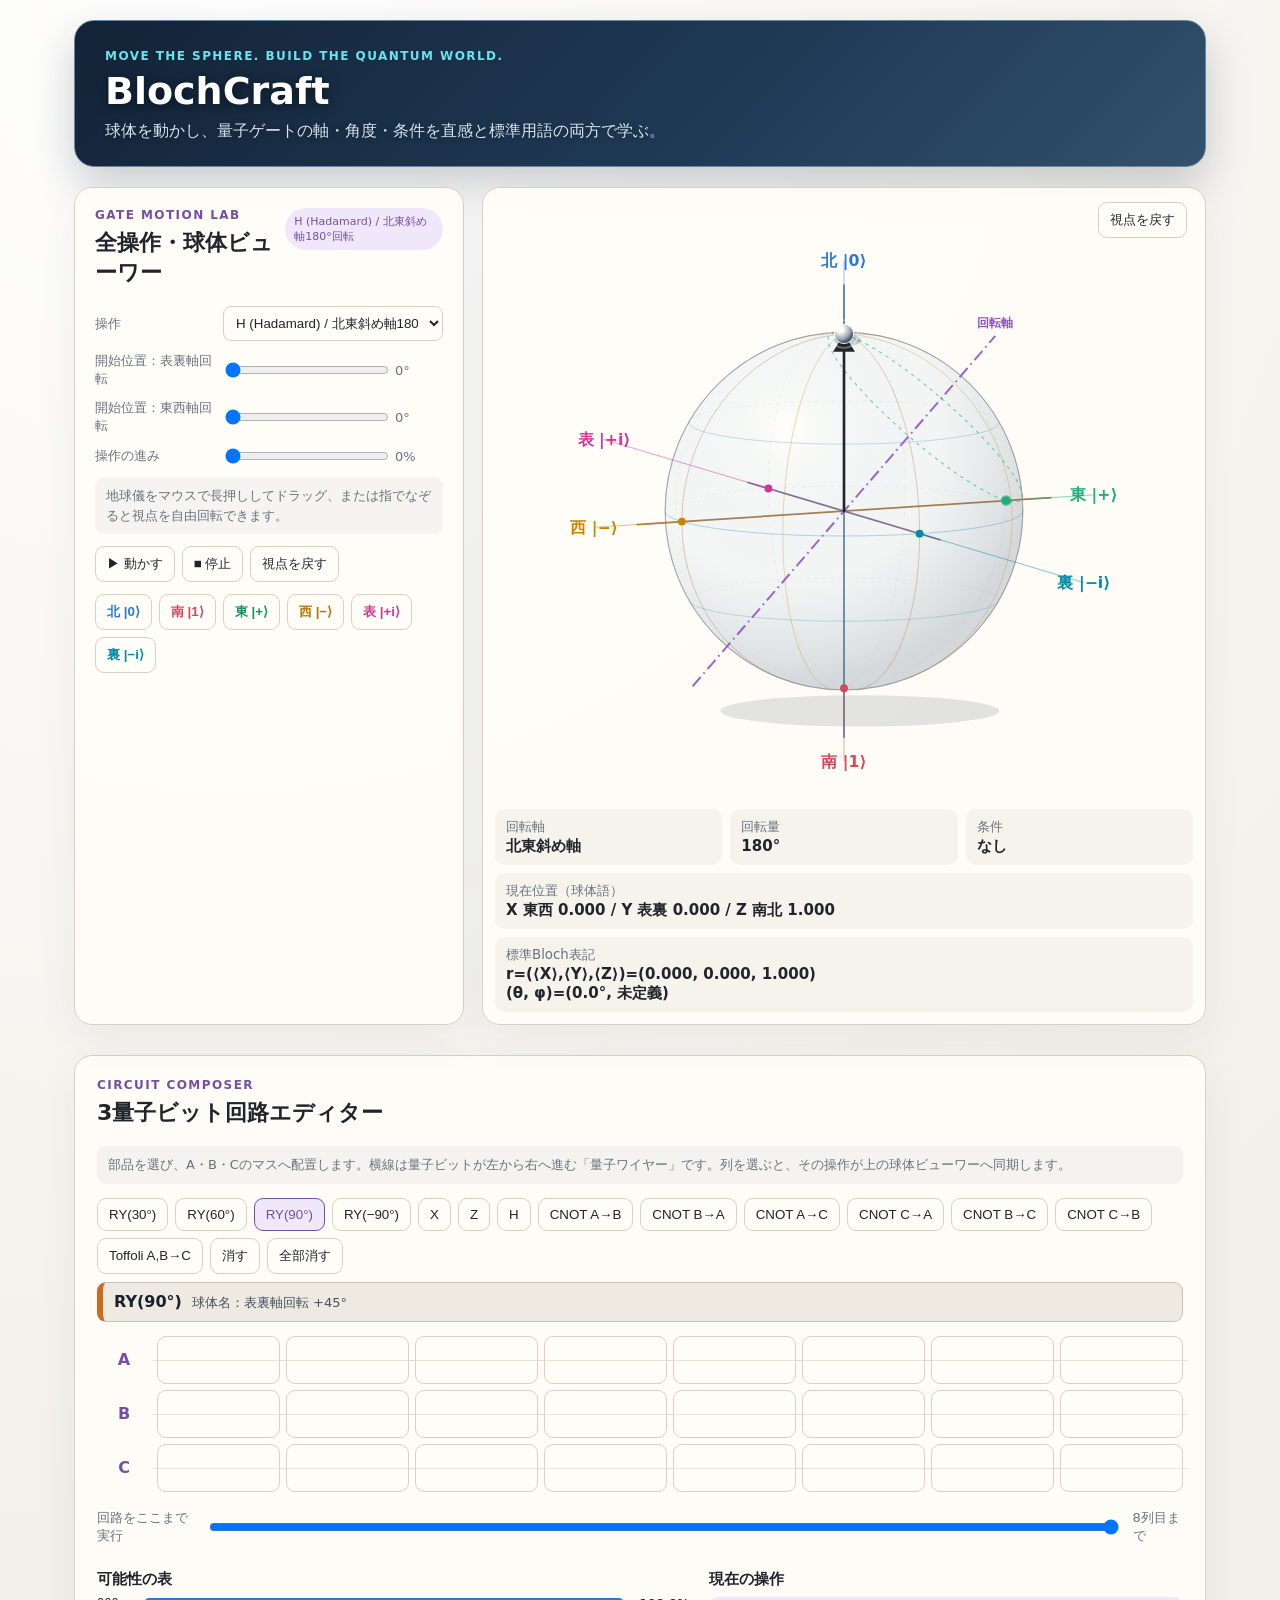
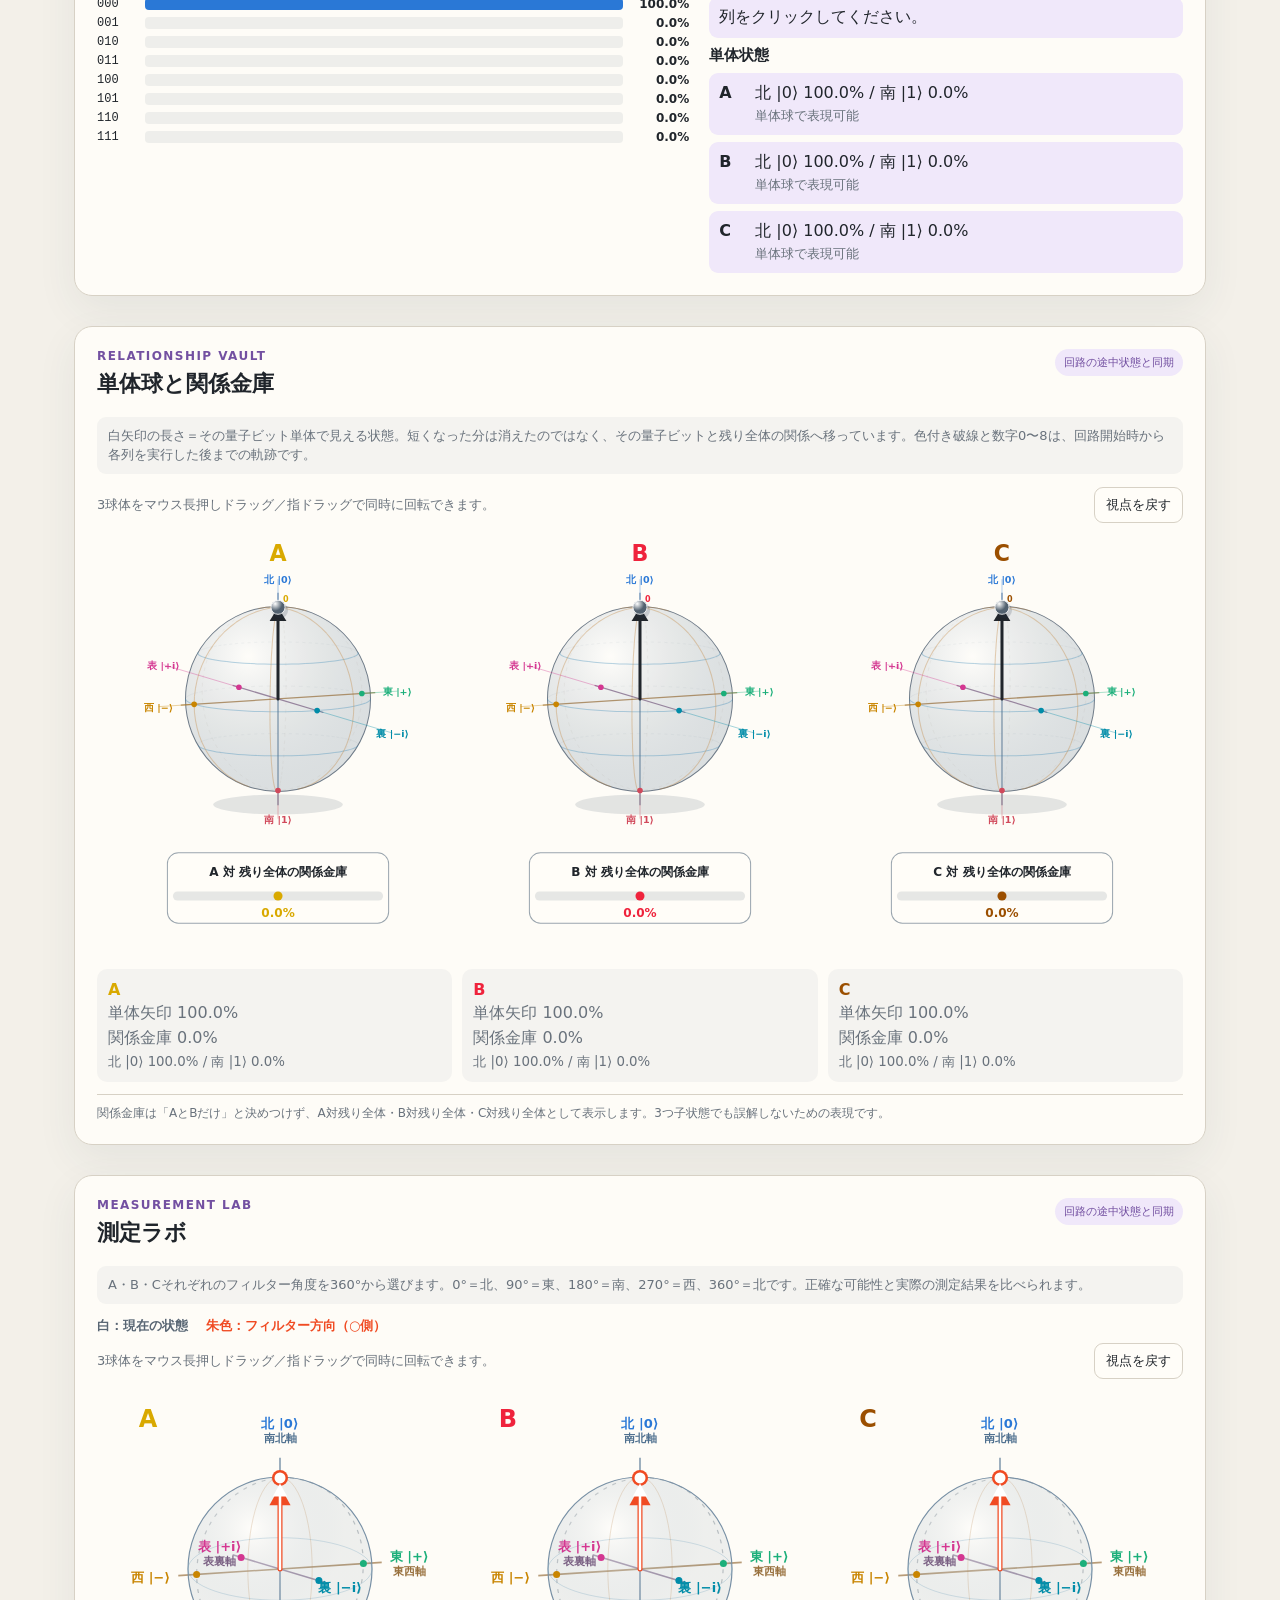
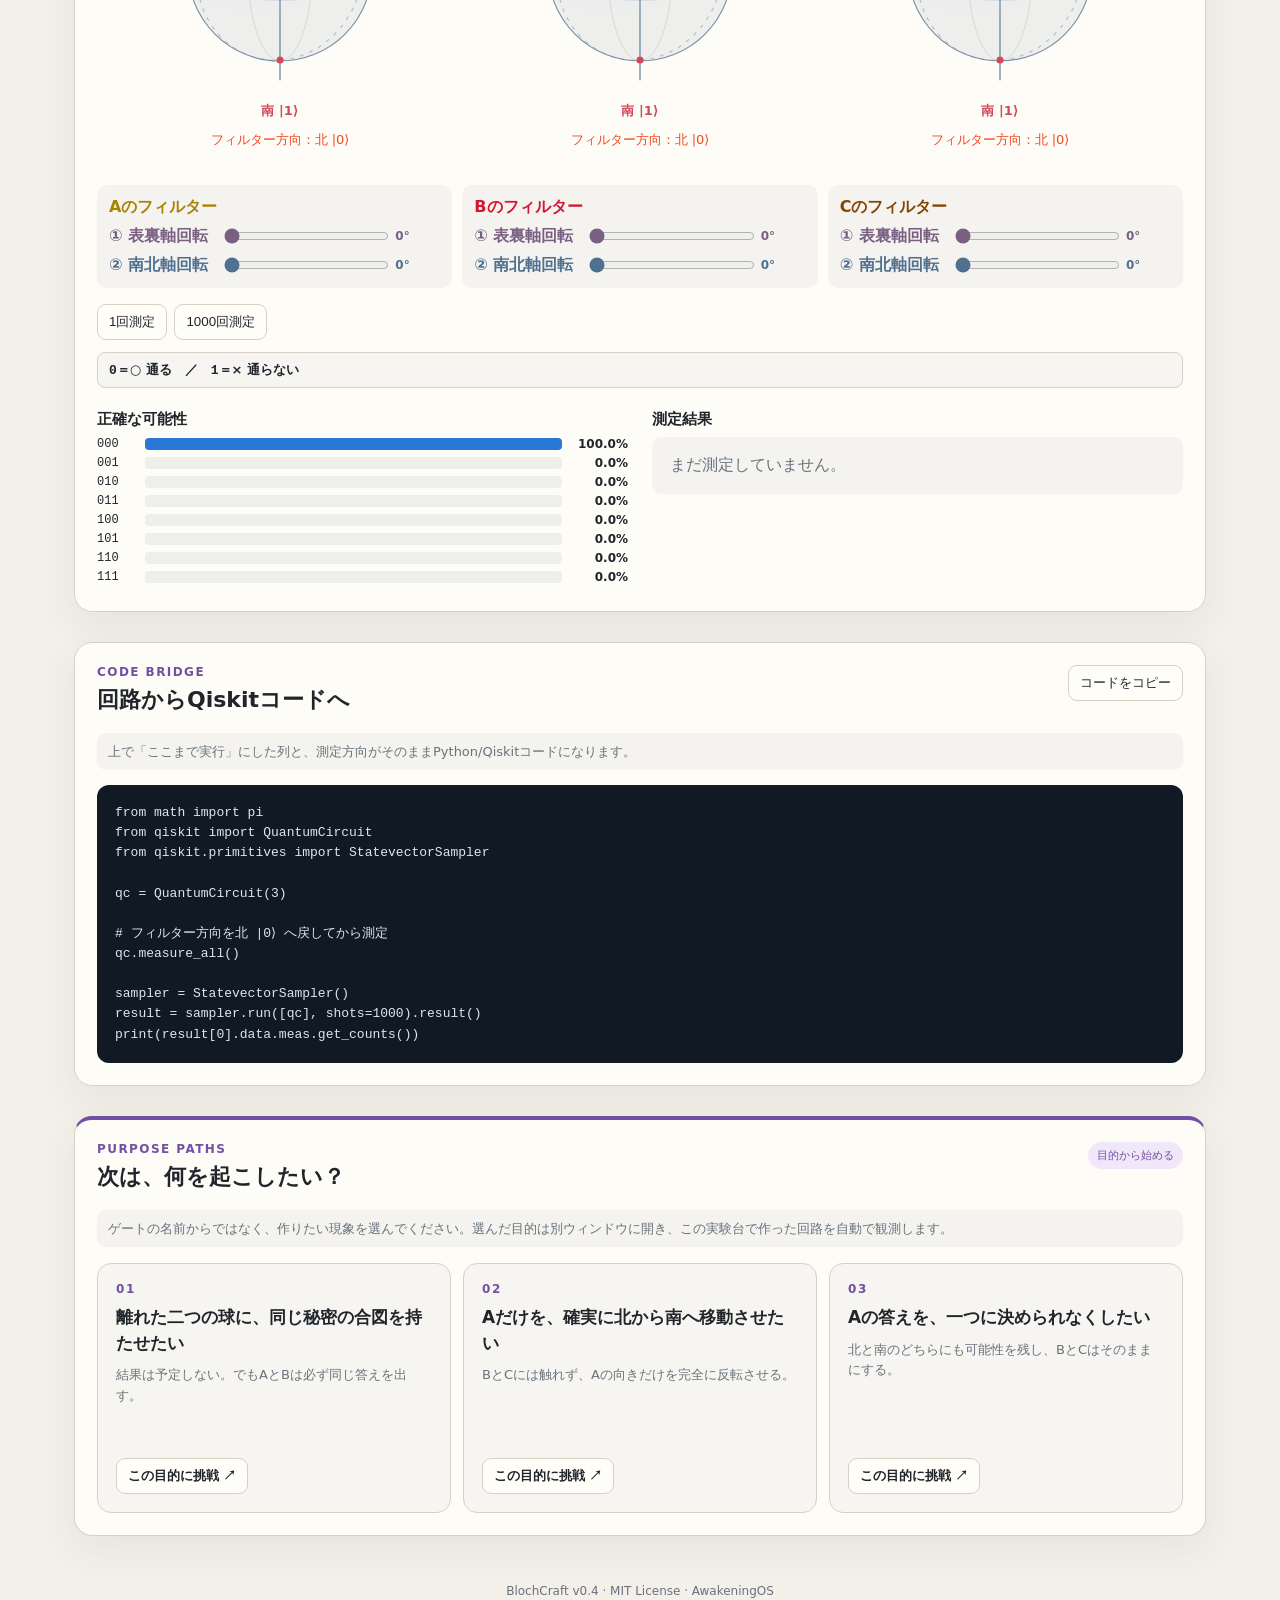
==== commit cc2fca19: "Make Lab the purpose-path entry point" ====
--- a/index.html
+++ b/index.html
@@ -14,7 +14,6 @@
       <h1>BlochCraft</h1>
       <p>球体を動かし、量子ゲートの軸・角度・条件を直感と標準用語の両方で学ぶ。</p>
     </div>
-    <a class="quest-launch" href="quest.html" target="blochcraft-quest">目的から始める ↗</a>
   </header>
 
   <main>
@@ -112,6 +111,15 @@
     <p class="circuit-help">上で「ここまで実行」にした列と、測定方向がそのままPython/Qiskitコードになります。</p>
     <pre class="code-panel"><code id="qiskit-code"></code></pre>
   </section>
+  <section class="learning-shell purpose-shell" aria-labelledby="purpose-title">
+    <div class="section-heading"><div><p class="eyebrow">Purpose paths</p><h2 id="purpose-title">次は、何を起こしたい？</h2></div><span class="badge">目的から始める</span></div>
+    <p class="circuit-help">ゲートの名前からではなく、作りたい現象を選んでください。選んだ目的は別ウィンドウに開き、この実験台で作った回路を自動で観測します。</p>
+    <div class="purpose-grid">
+      <article><span class="purpose-number">01</span><h3>離れた二つの球に、同じ秘密の合図を持たせたい</h3><p>結果は予定しない。でもAとBは必ず同じ答えを出す。</p><button data-quest="shared-secret">この目的に挑戦 ↗</button></article>
+      <article><span class="purpose-number">02</span><h3>Aだけを、確実に北から南へ移動させたい</h3><p>BとCには触れず、Aの向きだけを完全に反転させる。</p><button data-quest="flip-a">この目的に挑戦 ↗</button></article>
+      <article><span class="purpose-number">03</span><h3>Aの答えを、一つに決められなくしたい</h3><p>北と南のどちらにも可能性を残し、BとCはそのままにする。</p><button data-quest="open-choice">この目的に挑戦 ↗</button></article>
+    </div>
+  </section>
   <footer>BlochCraft v0.4 · MIT License · AwakeningOS</footer>
   <script type="module" src="src/app.js"></script>
 </body>
--- a/src/learning.css
+++ b/src/learning.css
@@ -20,5 +20,12 @@
 .measurement-row small { grid-column:1/-1; color:var(--muted); font-size:10px; }
 .sample-empty { padding:18px; color:var(--muted); background:#6c7b8b12; border-radius:9px; }
 .code-panel { margin:15px 0 0; padding:18px; overflow:auto; border-radius:12px; background:#111a24; color:#d9e7f2; line-height:1.55; font-size:13px; }
-@media(max-width:700px) { .measurement-bases,.measurement-results { grid-template-columns:1fr; } .learning-shell { margin-inline:12px; } }
+.purpose-shell { border-top:4px solid var(--accent); }
+.purpose-grid { display:grid; grid-template-columns:repeat(3,1fr); gap:12px; margin-top:16px; }
+.purpose-grid article { display:flex; flex-direction:column; gap:9px; min-height:250px; padding:18px; border:1px solid var(--border); border-radius:14px; background:#6c7b8b0d; }
+.purpose-grid h3 { margin:0; font-size:17px; line-height:1.5; }
+.purpose-grid p { margin:0 0 auto; color:var(--muted); font-size:13px; line-height:1.6; }
+.purpose-grid button { align-self:flex-start; font-weight:800; }
+.purpose-number { color:var(--accent); font-size:12px; font-weight:900; letter-spacing:.14em; }
+@media(max-width:700px) { .measurement-bases,.measurement-results,.purpose-grid { grid-template-columns:1fr; } .learning-shell { margin-inline:12px; } .purpose-grid article { min-height:0; } }
 @media(prefers-color-scheme:dark) { .condition-help,.tool-meaning { background:#252c33 !important; color:#eef2f5 !important; border-color:#46515b !important; border-left-color:#e28a43 !important; }.tool-meaning strong,.condition-help strong { color:#f3f6f8 !important; }.tool-meaning span { color:#bdc6ce !important; } }
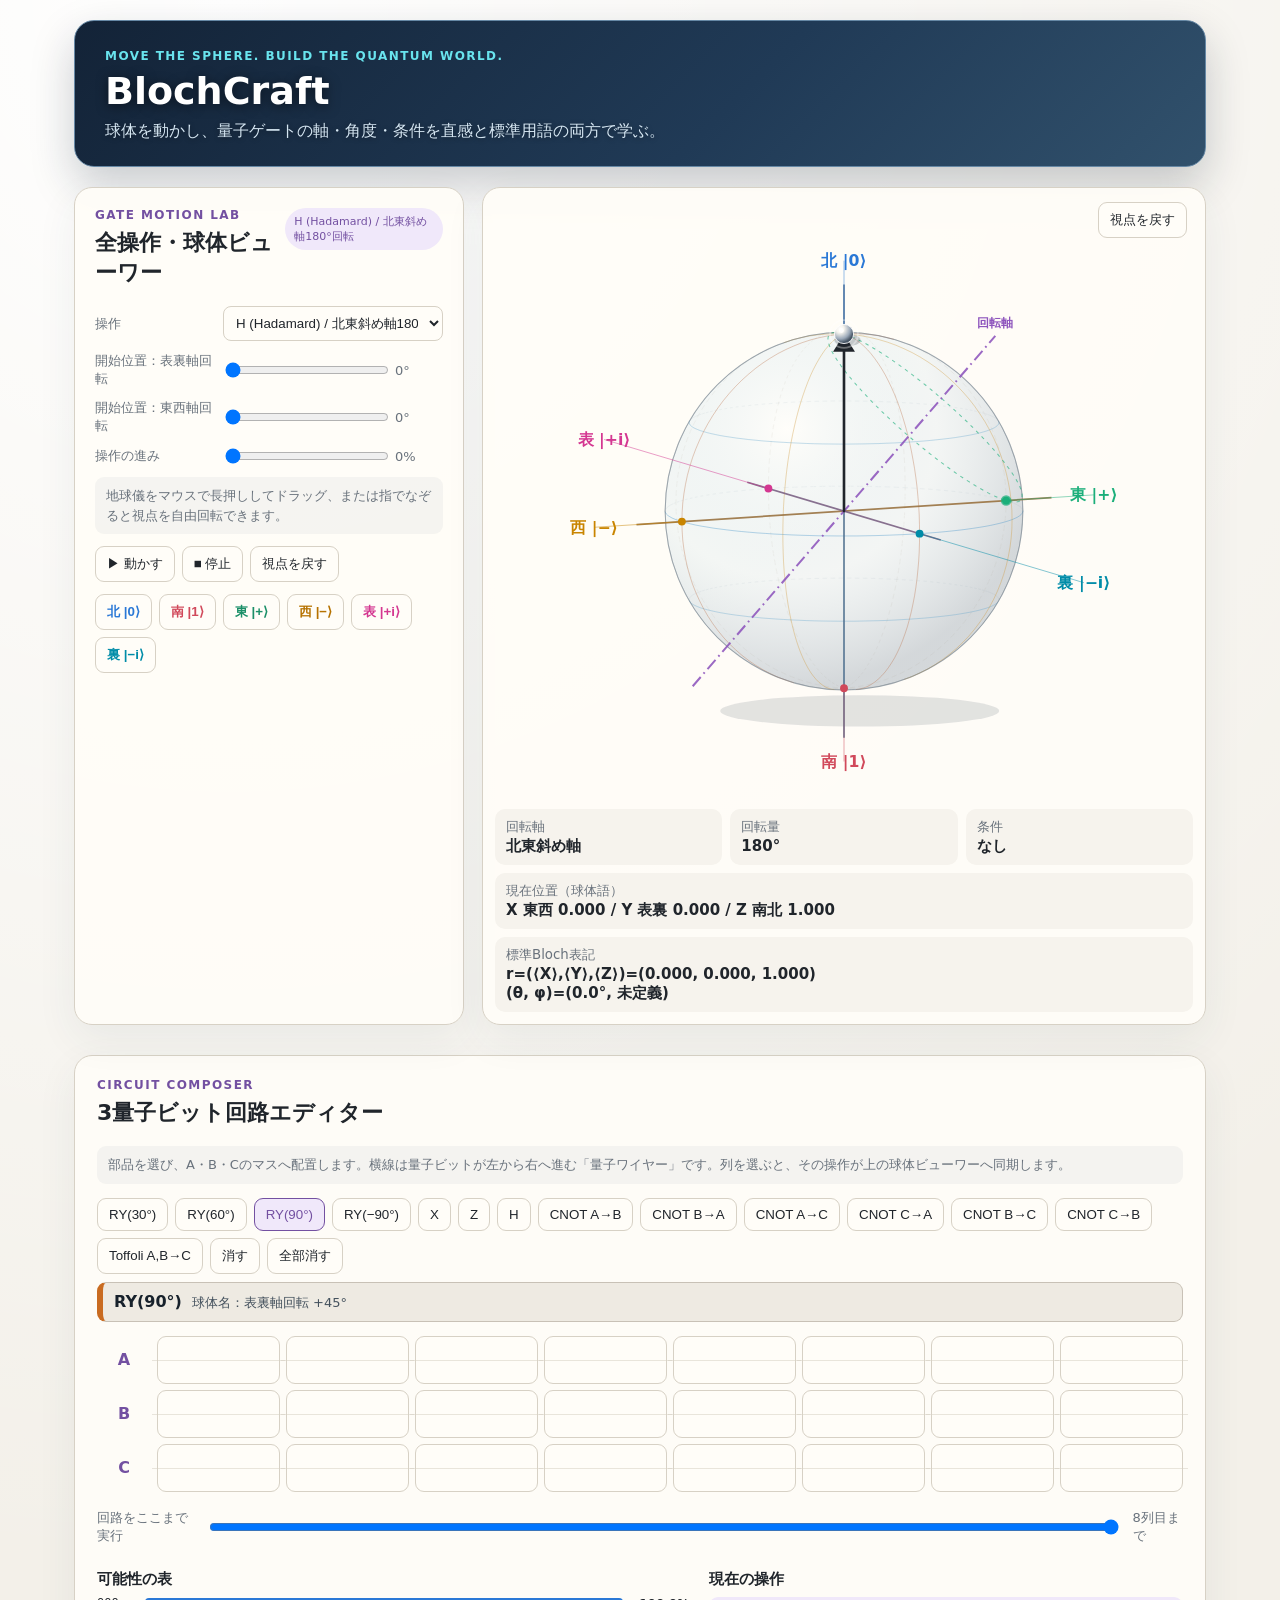
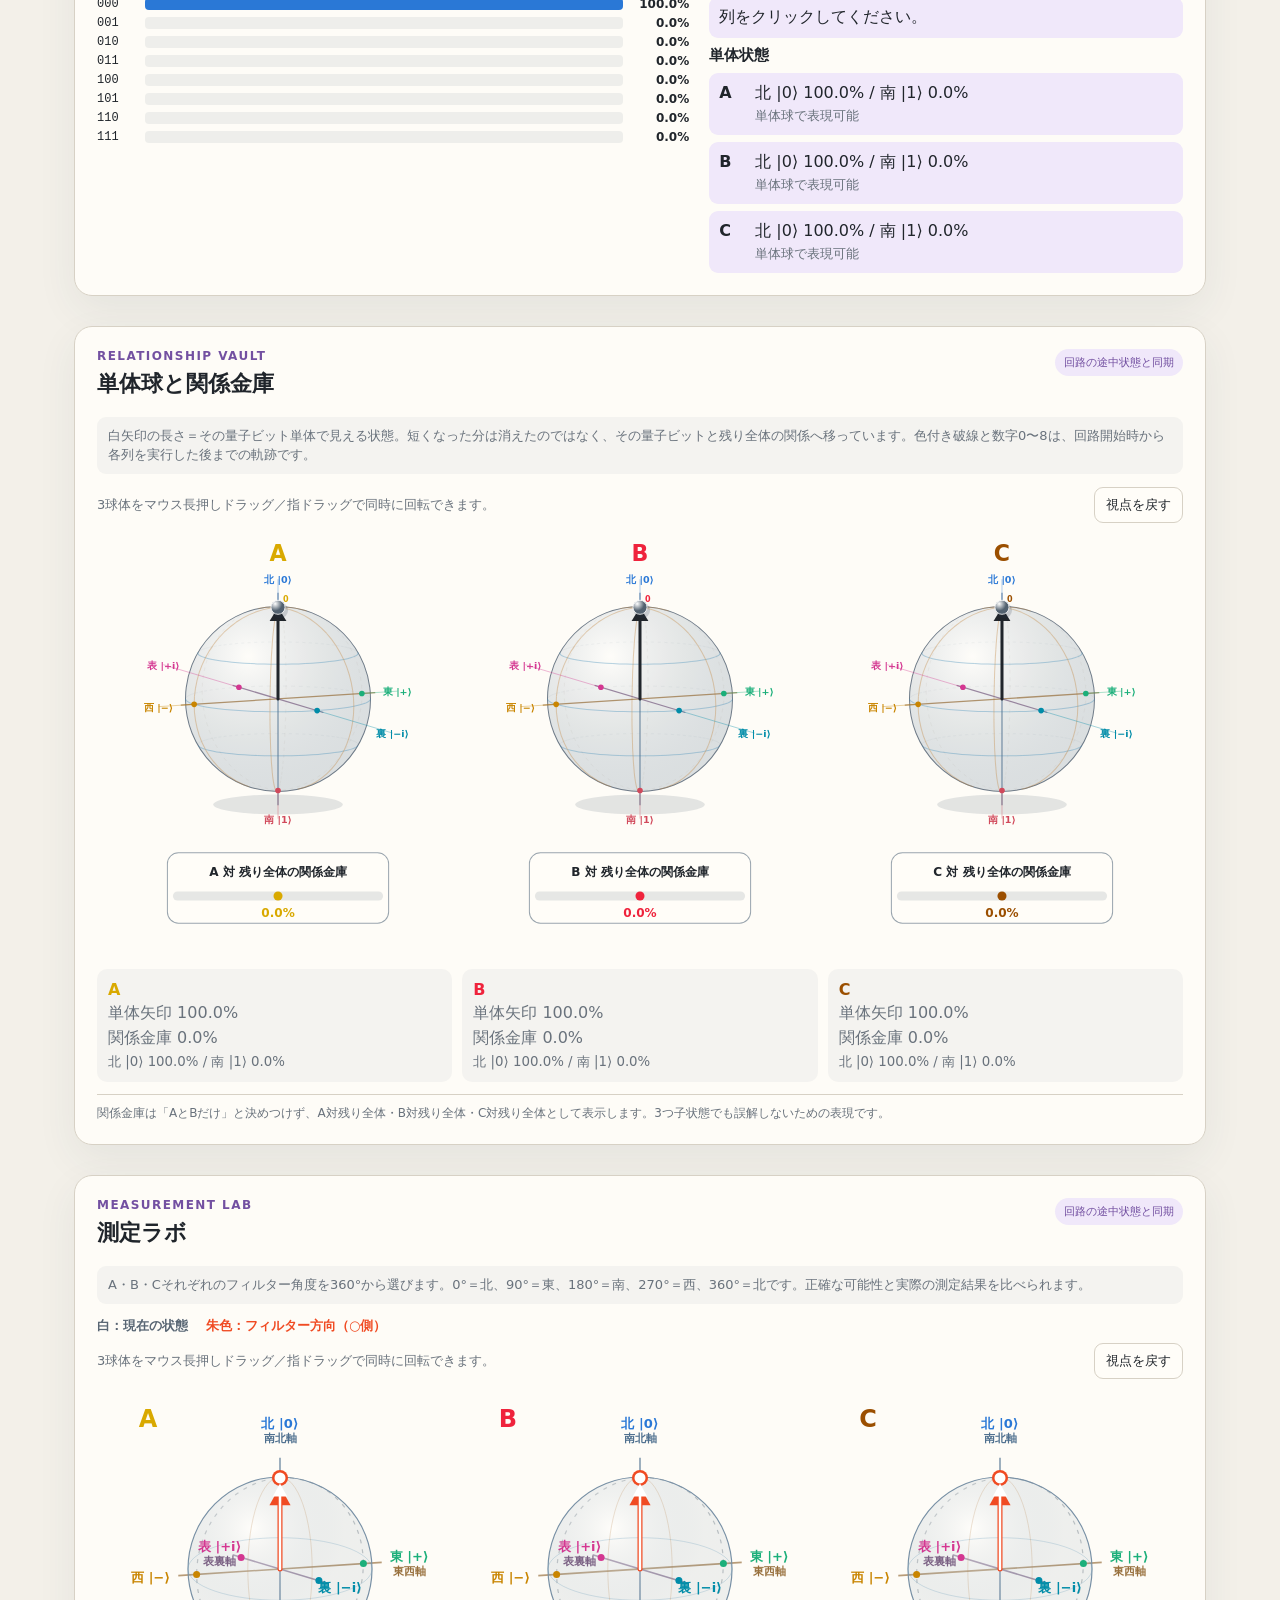
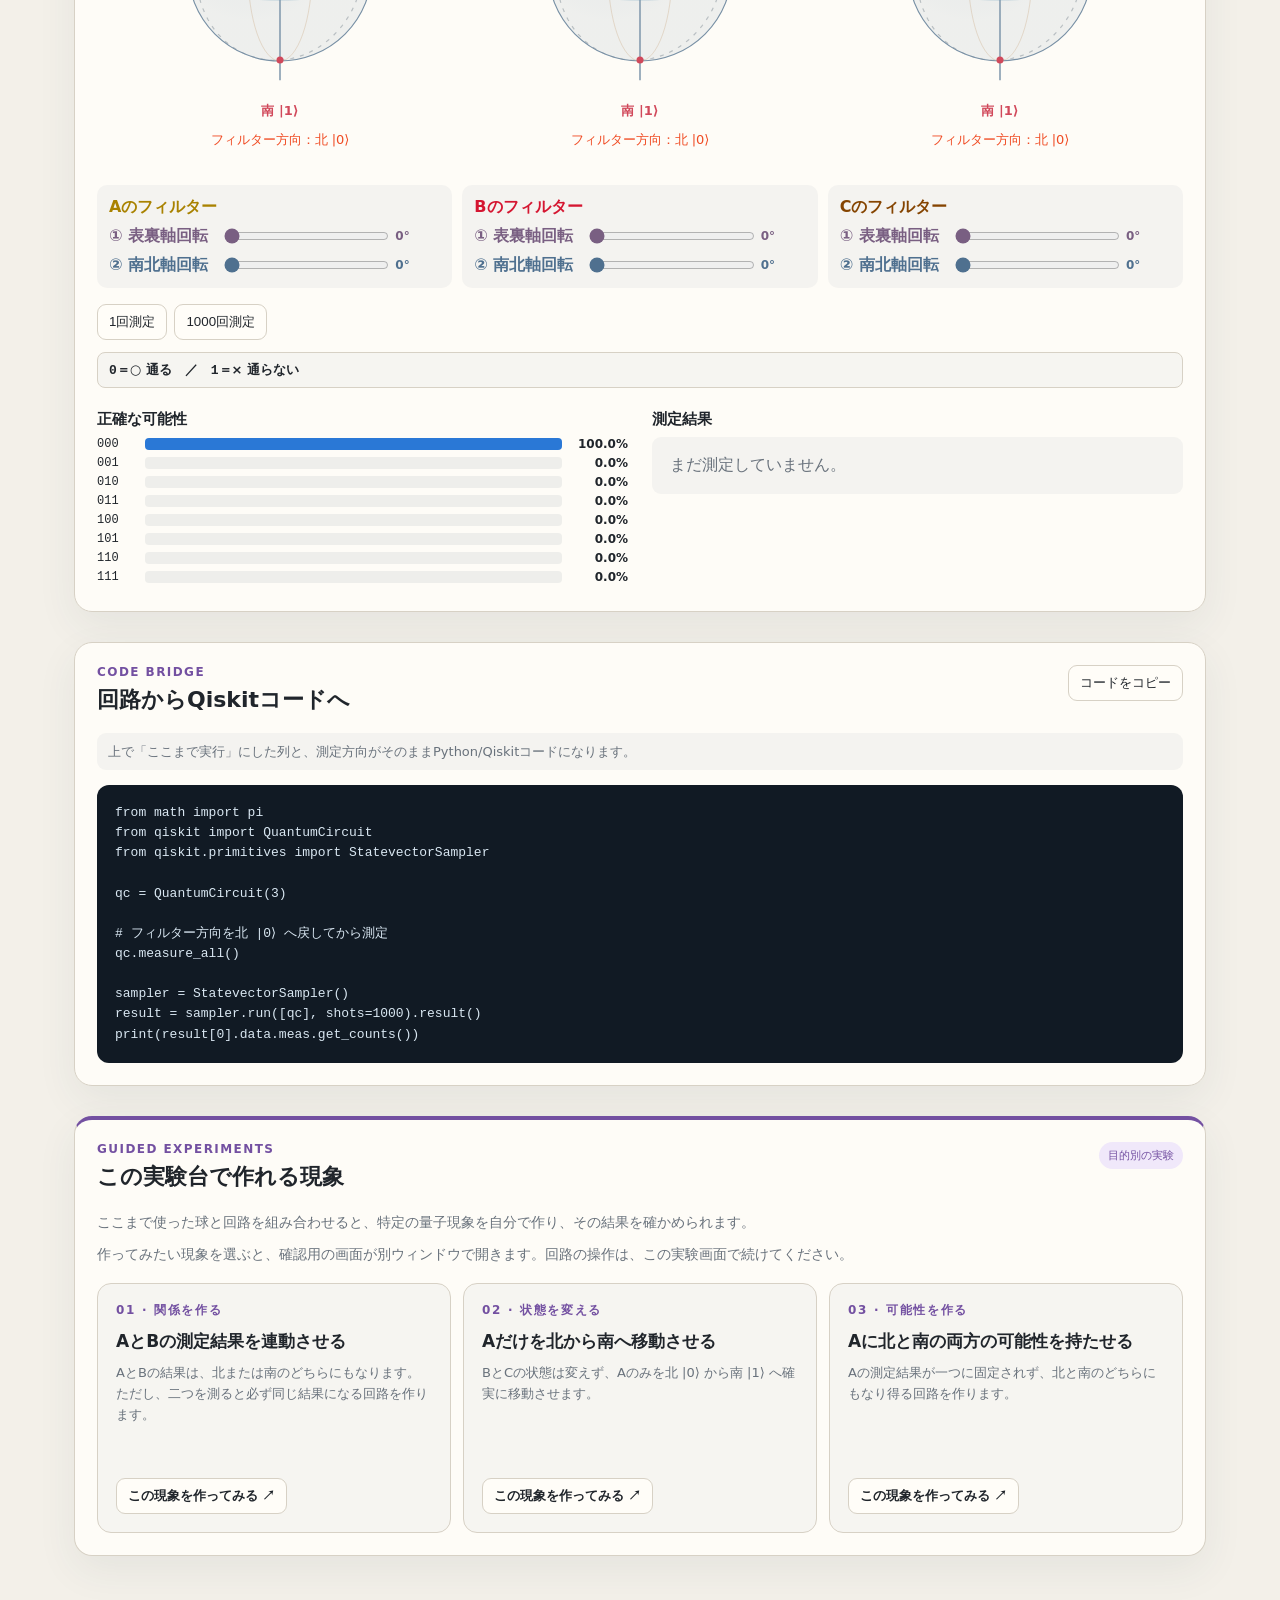
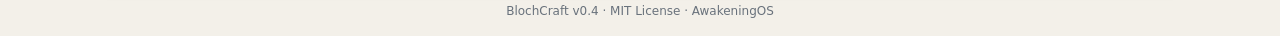
==== commit a8fbfe0e: "Clarify the guided experiment flow" ====
--- a/index.html
+++ b/index.html
@@ -112,12 +112,13 @@
     <pre class="code-panel"><code id="qiskit-code"></code></pre>
   </section>
   <section class="learning-shell purpose-shell" aria-labelledby="purpose-title">
-    <div class="section-heading"><div><p class="eyebrow">Purpose paths</p><h2 id="purpose-title">次は、何を起こしたい？</h2></div><span class="badge">目的から始める</span></div>
-    <p class="circuit-help">ゲートの名前からではなく、作りたい現象を選んでください。選んだ目的は別ウィンドウに開き、この実験台で作った回路を自動で観測します。</p>
+    <div class="section-heading"><div><p class="eyebrow">Guided experiments</p><h2 id="purpose-title">この実験台で作れる現象</h2></div><span class="badge">目的別の実験</span></div>
+    <p class="purpose-intro">ここまで使った球と回路を組み合わせると、特定の量子現象を自分で作り、その結果を確かめられます。</p>
+    <p class="purpose-intro">作ってみたい現象を選ぶと、確認用の画面が別ウィンドウで開きます。回路の操作は、この実験画面で続けてください。</p>
     <div class="purpose-grid">
-      <article><span class="purpose-number">01</span><h3>離れた二つの球に、同じ秘密の合図を持たせたい</h3><p>結果は予定しない。でもAとBは必ず同じ答えを出す。</p><button data-quest="shared-secret">この目的に挑戦 ↗</button></article>
-      <article><span class="purpose-number">02</span><h3>Aだけを、確実に北から南へ移動させたい</h3><p>BとCには触れず、Aの向きだけを完全に反転させる。</p><button data-quest="flip-a">この目的に挑戦 ↗</button></article>
-      <article><span class="purpose-number">03</span><h3>Aの答えを、一つに決められなくしたい</h3><p>北と南のどちらにも可能性を残し、BとCはそのままにする。</p><button data-quest="open-choice">この目的に挑戦 ↗</button></article>
+      <article><span class="purpose-number">01 · 関係を作る</span><h3>AとBの測定結果を連動させる</h3><p>AとBの結果は、北または南のどちらにもなります。ただし、二つを測ると必ず同じ結果になる回路を作ります。</p><button data-quest="shared-secret">この現象を作ってみる ↗</button></article>
+      <article><span class="purpose-number">02 · 状態を変える</span><h3>Aだけを北から南へ移動させる</h3><p>BとCの状態は変えず、Aのみを北 |0⟩ から南 |1⟩ へ確実に移動させます。</p><button data-quest="flip-a">この現象を作ってみる ↗</button></article>
+      <article><span class="purpose-number">03 · 可能性を作る</span><h3>Aに北と南の両方の可能性を持たせる</h3><p>Aの測定結果が一つに固定されず、北と南のどちらにもなり得る回路を作ります。</p><button data-quest="open-choice">この現象を作ってみる ↗</button></article>
     </div>
   </section>
   <footer>BlochCraft v0.4 · MIT License · AwakeningOS</footer>
--- a/src/learning.css
+++ b/src/learning.css
@@ -21,9 +21,10 @@
 .sample-empty { padding:18px; color:var(--muted); background:#6c7b8b12; border-radius:9px; }
 .code-panel { margin:15px 0 0; padding:18px; overflow:auto; border-radius:12px; background:#111a24; color:#d9e7f2; line-height:1.55; font-size:13px; }
 .purpose-shell { border-top:4px solid var(--accent); }
+.purpose-intro { max-width:880px; margin:8px 0; color:var(--muted); font-size:14px; line-height:1.75; }
 .purpose-grid { display:grid; grid-template-columns:repeat(3,1fr); gap:12px; margin-top:16px; }
 .purpose-grid article { display:flex; flex-direction:column; gap:9px; min-height:250px; padding:18px; border:1px solid var(--border); border-radius:14px; background:#6c7b8b0d; }
-.purpose-grid h3 { margin:0; font-size:17px; line-height:1.5; }
+.purpose-grid h3 { margin:0; font-size:17px; line-height:1.55; }
 .purpose-grid p { margin:0 0 auto; color:var(--muted); font-size:13px; line-height:1.6; }
 .purpose-grid button { align-self:flex-start; font-weight:800; }
 .purpose-number { color:var(--accent); font-size:12px; font-weight:900; letter-spacing:.14em; }
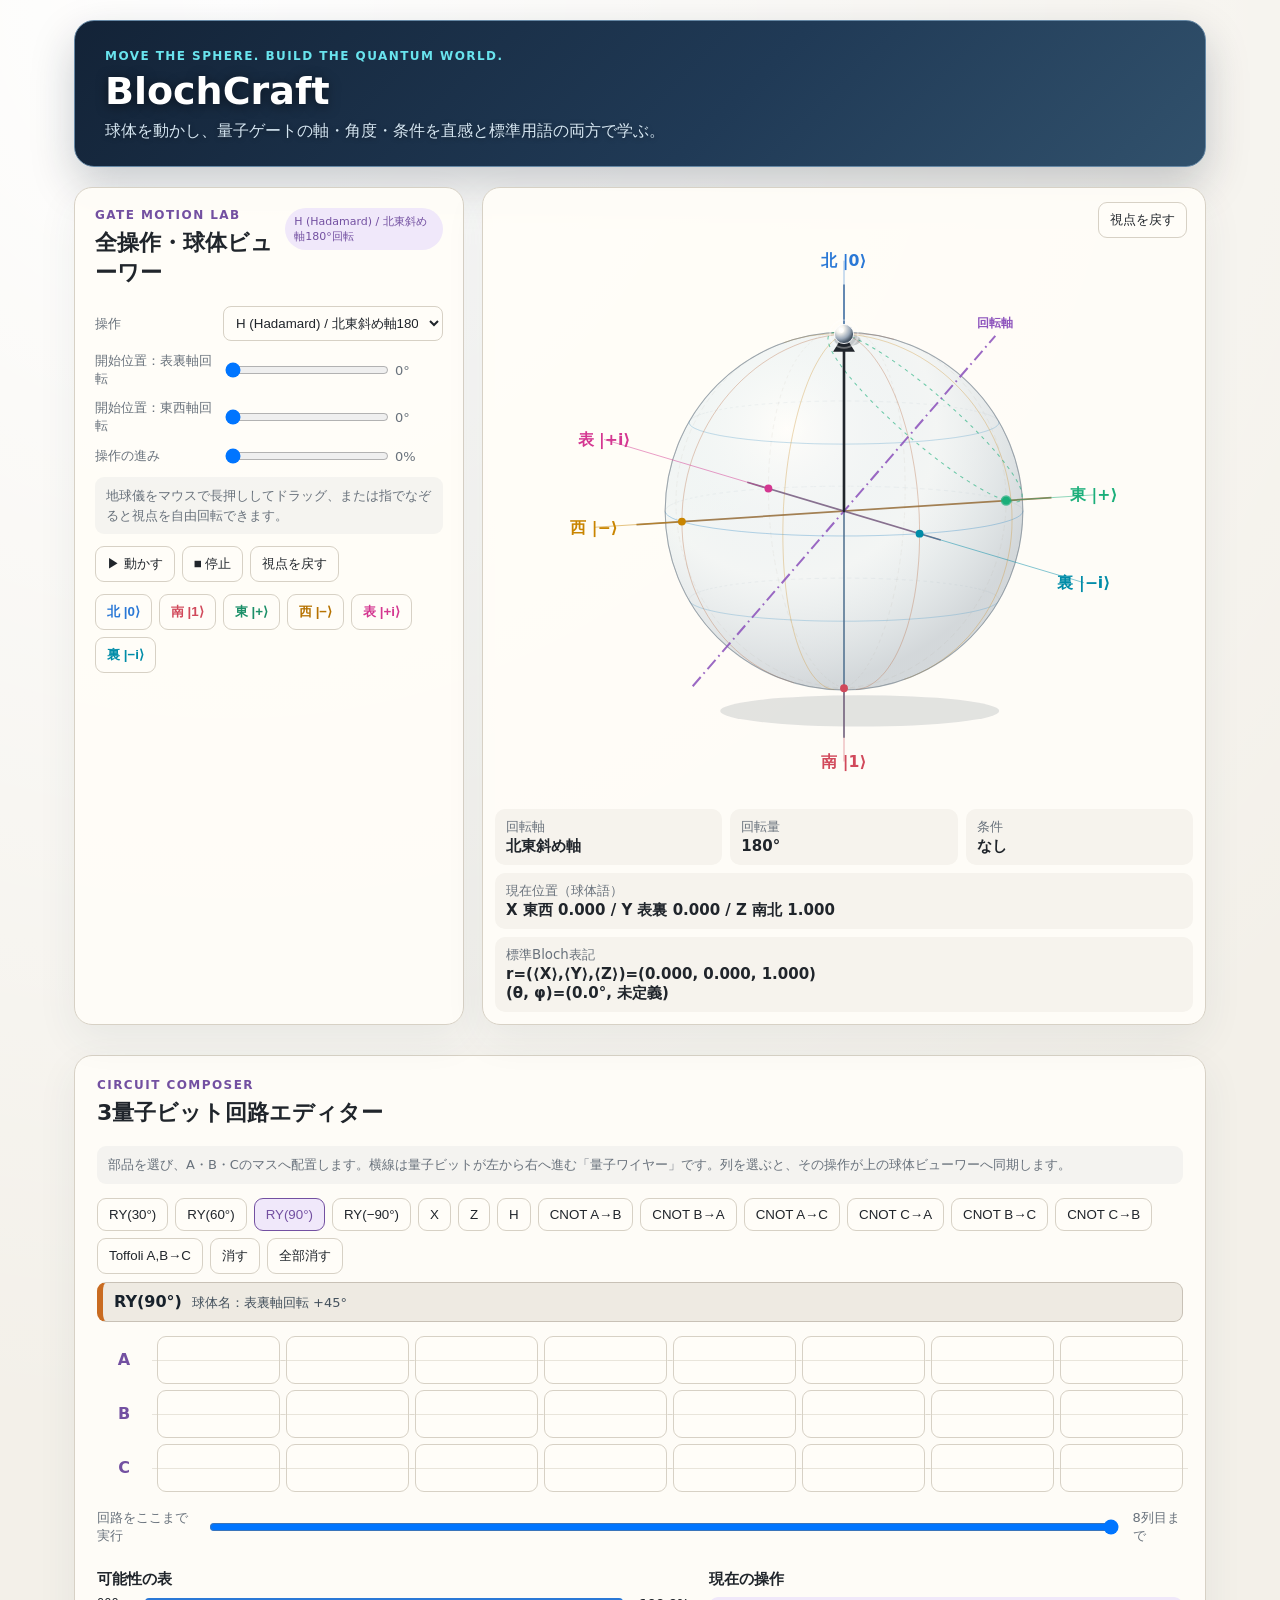
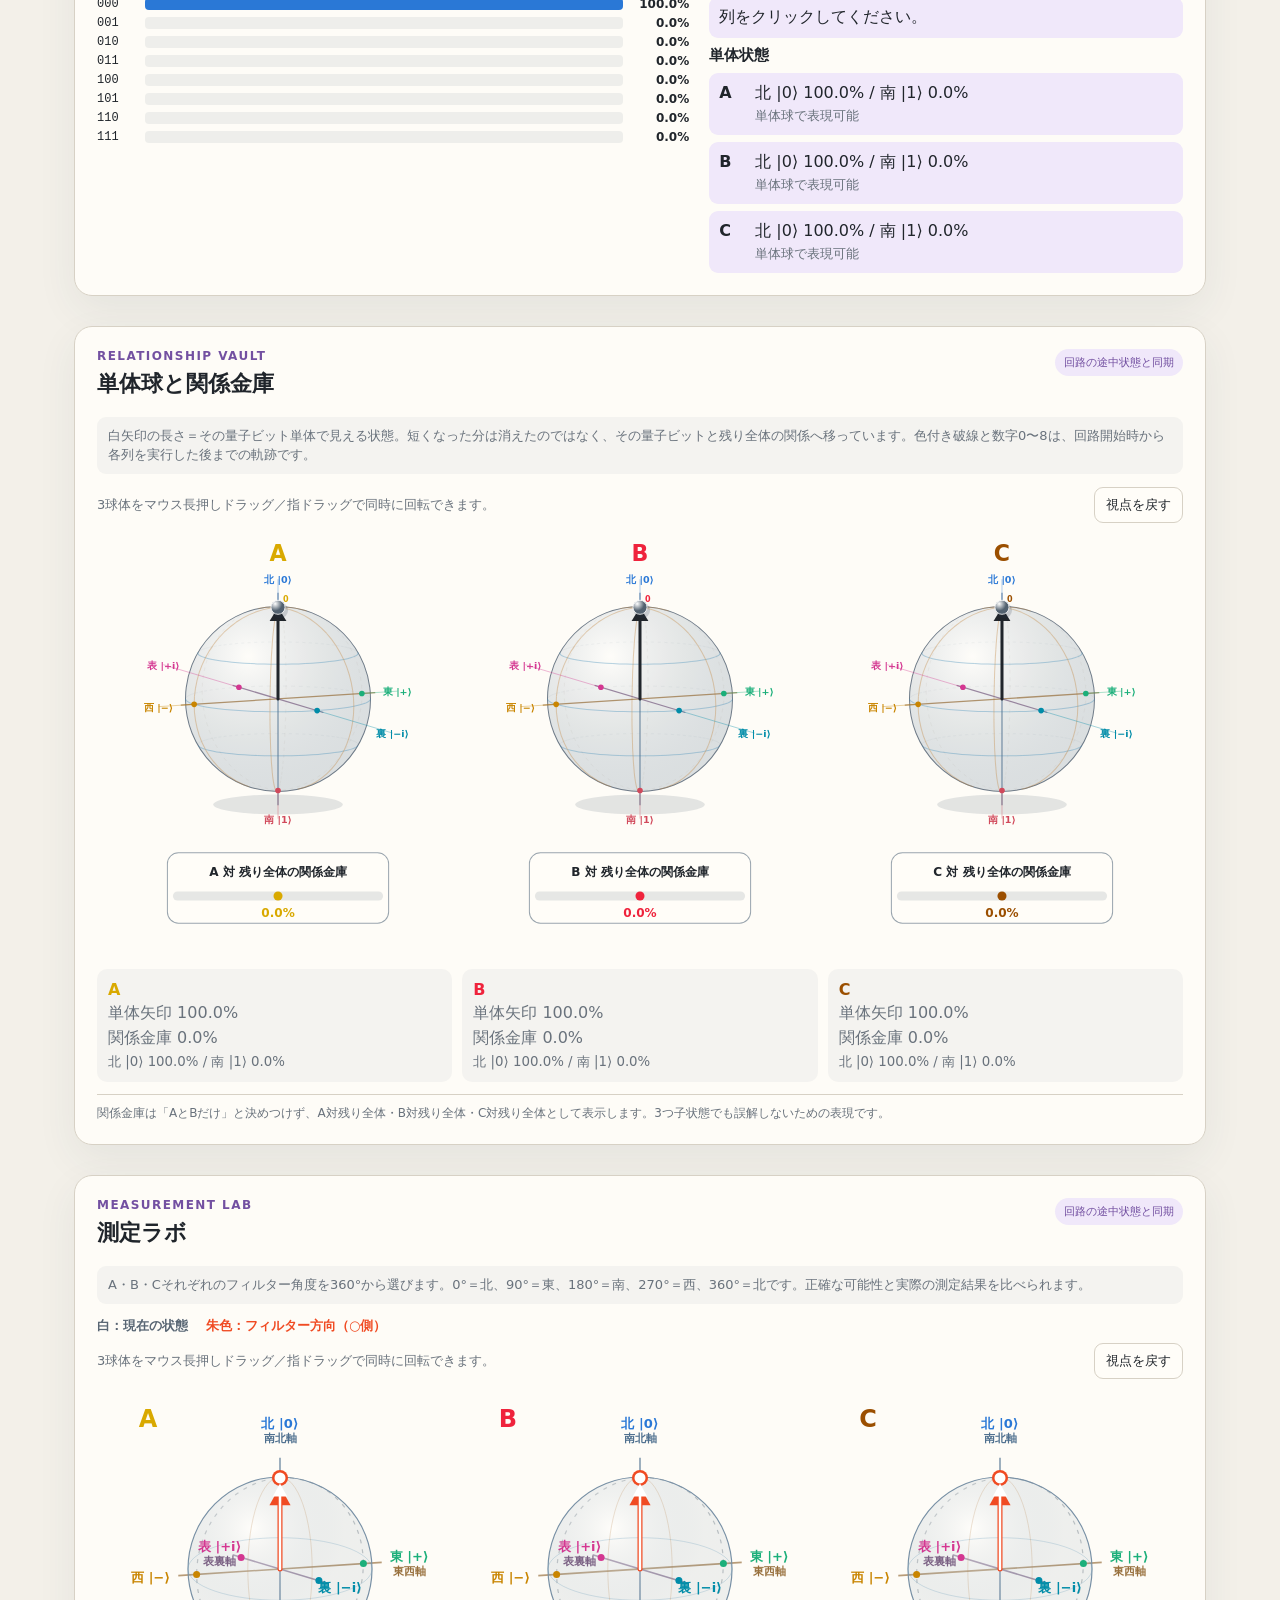
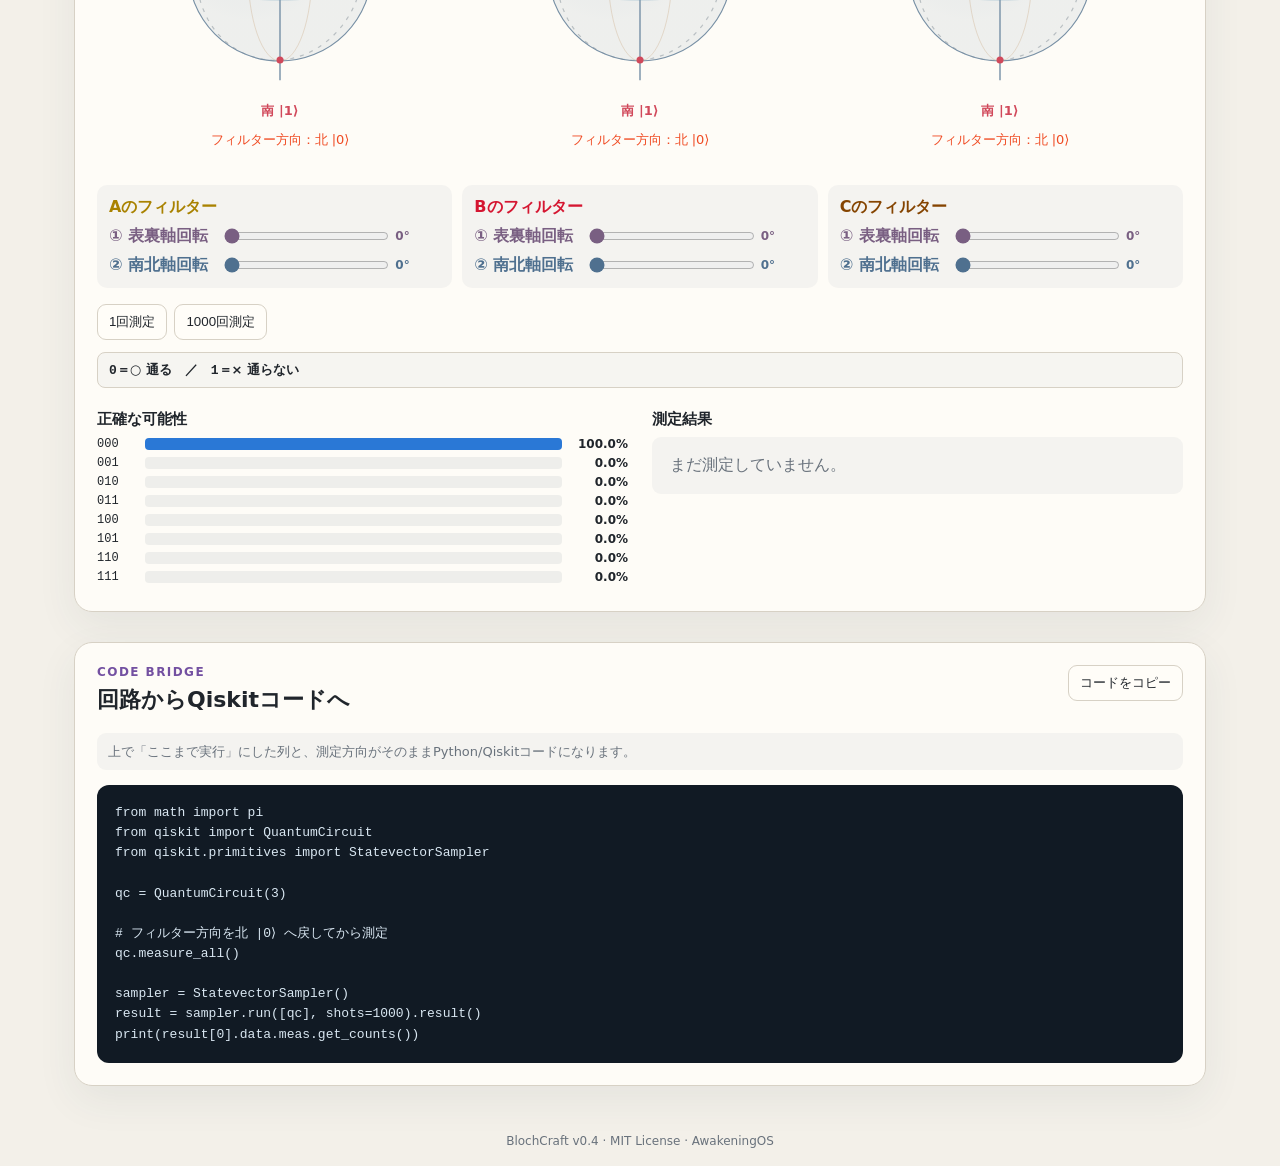
==== commit caa8acc4: "Remove the rejected Quest prototype" ====
--- a/index.html
+++ b/index.html
@@ -111,16 +111,6 @@
     <p class="circuit-help">上で「ここまで実行」にした列と、測定方向がそのままPython/Qiskitコードになります。</p>
     <pre class="code-panel"><code id="qiskit-code"></code></pre>
   </section>
-  <section class="learning-shell purpose-shell" aria-labelledby="purpose-title">
-    <div class="section-heading"><div><p class="eyebrow">Guided experiments</p><h2 id="purpose-title">この実験台で作れる現象</h2></div><span class="badge">目的別の実験</span></div>
-    <p class="purpose-intro">ここまで使った球と回路を組み合わせると、特定の量子現象を自分で作り、その結果を確かめられます。</p>
-    <p class="purpose-intro">作ってみたい現象を選ぶと、確認用の画面が別ウィンドウで開きます。回路の操作は、この実験画面で続けてください。</p>
-    <div class="purpose-grid">
-      <article><span class="purpose-number">01 · 関係を作る</span><h3>AとBの測定結果を連動させる</h3><p>AとBの結果は、北または南のどちらにもなります。ただし、二つを測ると必ず同じ結果になる回路を作ります。</p><button data-quest="shared-secret">この現象を作ってみる ↗</button></article>
-      <article><span class="purpose-number">02 · 状態を変える</span><h3>Aだけを北から南へ移動させる</h3><p>BとCの状態は変えず、Aのみを北 |0⟩ から南 |1⟩ へ確実に移動させます。</p><button data-quest="flip-a">この現象を作ってみる ↗</button></article>
-      <article><span class="purpose-number">03 · 可能性を作る</span><h3>Aに北と南の両方の可能性を持たせる</h3><p>Aの測定結果が一つに固定されず、北と南のどちらにもなり得る回路を作ります。</p><button data-quest="open-choice">この現象を作ってみる ↗</button></article>
-    </div>
-  </section>
   <footer>BlochCraft v0.4 · MIT License · AwakeningOS</footer>
   <script type="module" src="src/app.js"></script>
 </body>
--- a/src/styles.css
+++ b/src/styles.css
@@ -1,2 +1,2 @@
 :root{color-scheme:light;--bg:#f3f0e9;--panel:#fffdf8;--text:#20252b;--muted:#69727c;--border:#d7d1c5;--accent:#7350a1;--accent-bg:#f0e8fa;--blue:#2a78d6;--red:#d1495b;--green:#1baf7a;--amber:#c98500}
-*{box-sizing:border-box}[hidden],.condition-row[hidden]{display:none!important}body{margin:0;background:radial-gradient(circle at 18% 0,#fff 0,transparent 32%),var(--bg);color:var(--text);font-family:Inter,"Noto Sans JP",system-ui,sans-serif}.hero{max-width:1132px;margin:20px auto 8px;padding:28px 30px 24px;display:flex;justify-content:space-between;gap:24px;align-items:end;background:linear-gradient(135deg,#132337 0%,#203a56 58%,#31516c 100%);color:#fff;border:1px solid #6688a5;border-radius:20px;box-shadow:0 18px 44px #10223438}.hero .eyebrow{color:#69e4ee}.hero h1{color:#fff;text-shadow:0 2px 12px #0008}.quest-launch{display:inline-flex;flex:none;align-items:center;justify-content:center;padding:11px 14px;border:1px solid #69e4ee88;border-radius:11px;background:#69e4ee18;color:#baf8fb;font-weight:800;text-decoration:none}.quest-launch:hover{background:#69e4ee2c;border-color:#69e4ee}.eyebrow{margin:0 0 6px;color:var(--accent);font-size:12px;font-weight:800;letter-spacing:.12em;text-transform:uppercase}h1{font-size:38px;margin:0}h2{margin:0;font-size:22px}h3{font-size:15px;margin:8px 0}.hero p:not(.eyebrow){margin:8px 0 0;color:#d6e7f3;font-weight:500;text-shadow:0 1px 5px #0006}main{max-width:1180px;margin:auto;padding:12px 24px 30px;display:grid;grid-template-columns:minmax(310px,390px) 1fr;gap:18px}.panel,.circuit-shell,.relationship-shell{background:color-mix(in srgb,var(--panel) 94%,transparent);border:1px solid var(--border);border-radius:18px;box-shadow:0 14px 40px #30405012}.controls{padding:20px}.stage{padding:12px;min-width:0}.section-heading{display:flex;justify-content:space-between;gap:12px;align-items:start;margin-bottom:18px}.sphere-toolbar{display:flex;justify-content:space-between;align-items:center;padding:2px 6px 0;color:var(--muted);font-size:13px}.badge{font-size:11px;background:var(--accent-bg);color:var(--accent);padding:6px 9px;border-radius:999px}.controls label{display:grid;grid-template-columns:120px 1fr 48px;align-items:center;gap:8px;margin:11px 0;color:var(--muted);font-size:13px}.controls select{grid-column:2/4;min-width:0;padding:8px;border:1px solid var(--border);border-radius:8px;background:var(--panel);color:var(--text)}input[type=range]{width:100%}.condition-row{display:flex!important;grid-template-columns:none!important}.condition-help{background:var(--accent-bg);border:1px solid #b99ad8;border-radius:10px;padding:10px;color:#5c3d7d;font-size:13px;line-height:1.55}.camera-help,.circuit-help{font-size:13px;line-height:1.5;color:var(--muted);background:#6c7b8b12;border-radius:9px;padding:9px 11px}.button-row{display:flex;flex-wrap:wrap;gap:7px;margin-top:12px}button{border:1px solid var(--border);background:var(--panel);color:var(--text);border-radius:9px;padding:8px 11px;cursor:pointer}button:hover,button.active{border-color:var(--accent);color:var(--accent);background:var(--accent-bg)}.directions button{min-width:44px;font-weight:700}.directions [data-preset=north]{color:#2a78d6}.directions [data-preset=south]{color:#d1495b}.directions [data-preset=east]{color:#1b8f68}.directions [data-preset=west]{color:#b67200}.directions [data-preset=front]{color:#d43791}.directions [data-preset=back]{color:#008ca8}#globe,#relationship-view{touch-action:none;cursor:grab;user-select:none}#globe.dragging,#relationship-view.dragging{cursor:grabbing}.facts{display:grid;grid-template-columns:repeat(3,1fr);gap:8px}.fact{padding:9px 11px;border-radius:10px;background:#f6f3ed}.fact:nth-last-child(-n+2){grid-column:1/-1}.fact small{display:block;color:var(--muted)}.fact strong{font-size:15px}.circuit-shell,.relationship-shell{max-width:1132px;margin:0 auto 30px;padding:22px}.circuit-tools{display:flex;flex-wrap:wrap;gap:7px;margin:14px 0 8px}.tool-meaning{display:flex;gap:10px;align-items:baseline;background:var(--accent-bg);color:var(--accent);border-radius:9px;padding:9px 11px;margin-bottom:14px}.tool-meaning span,.selection-card span{display:block;color:var(--muted);font-size:13px}.circuit-grid{display:grid;grid-template-columns:54px repeat(8,minmax(54px,1fr));gap:6px}.wire-label{display:flex;align-items:center;justify-content:center;font-weight:800;color:var(--accent)}.circuit-cell{height:48px;padding:3px;font-size:12px;position:relative;isolation:isolate}.circuit-cell:before{content:"";position:absolute;left:-6px;right:-6px;top:50%;height:1px;background:var(--border);opacity:.55;z-index:0}.gate-label{position:relative;z-index:2;font-weight:700}.gate-label:not(:empty){display:inline-block;background:var(--panel);padding:4px 5px;border-radius:5px;box-shadow:0 0 0 2px var(--panel)}.selected-column{outline:2px solid var(--accent)}.step-row{margin:17px 0}.step-row label{display:flex;align-items:center;gap:12px;color:var(--muted);font-size:13px}.circuit-results{display:grid;grid-template-columns:1.25fr 1fr;gap:20px}.state-row{display:grid;grid-template-columns:40px 1fr 58px;gap:8px;align-items:center;margin:5px 0;font-size:12px}.state-row span{height:12px;background:#6b77851b;border-radius:4px;overflow:hidden}.state-row i{display:block;height:100%;background:var(--blue)}.state-row b{text-align:right}.selection-card,.qubit-summary>div{padding:10px;border-radius:9px;background:var(--accent-bg)}.qubit-summary{display:grid;gap:7px}.qubit-summary>div{display:grid;grid-template-columns:28px 1fr;gap:3px 8px}.qubit-summary small{grid-column:2;color:var(--muted)}.relationship-toolbar{display:flex;justify-content:space-between;gap:12px;align-items:center;color:var(--muted);font-size:13px;margin:10px 0}.relationship-cards{display:grid;grid-template-columns:repeat(3,1fr);gap:10px}.relationship-card{display:grid;gap:4px;padding:11px;border-radius:10px;background:#6c7b8b12}.relationship-card span,.relationship-card small{color:var(--muted)}.relationship-caution{font-size:12px;color:var(--muted);margin-top:12px;padding-top:10px;border-top:1px solid var(--border)}footer{text-align:center;padding:18px;color:var(--muted);font-size:12px}@media(max-width:840px){main{grid-template-columns:1fr}.hero{align-items:start;flex-direction:column;margin:12px;border-radius:16px}.circuit-results{grid-template-columns:1fr}.circuit-grid{overflow-x:auto}.circuit-shell,.relationship-shell{margin-inline:12px}.badge{display:none}.relationship-cards{grid-template-columns:1fr}}@media(prefers-color-scheme:dark){:root{--bg:#14181d;--panel:#1e242b;--text:#eef2f5;--muted:#a6b0ba;--border:#39424b;--accent:#c39ae8;--accent-bg:#30243d}.fact{background:#252c33}}
+*{box-sizing:border-box}[hidden],.condition-row[hidden]{display:none!important}body{margin:0;background:radial-gradient(circle at 18% 0,#fff 0,transparent 32%),var(--bg);color:var(--text);font-family:Inter,"Noto Sans JP",system-ui,sans-serif}.hero{max-width:1132px;margin:20px auto 8px;padding:28px 30px 24px;display:flex;justify-content:space-between;gap:24px;align-items:end;background:linear-gradient(135deg,#132337 0%,#203a56 58%,#31516c 100%);color:#fff;border:1px solid #6688a5;border-radius:20px;box-shadow:0 18px 44px #10223438}.hero .eyebrow{color:#69e4ee}.hero h1{color:#fff;text-shadow:0 2px 12px #0008}.eyebrow{margin:0 0 6px;color:var(--accent);font-size:12px;font-weight:800;letter-spacing:.12em;text-transform:uppercase}h1{font-size:38px;margin:0}h2{margin:0;font-size:22px}h3{font-size:15px;margin:8px 0}.hero p:not(.eyebrow){margin:8px 0 0;color:#d6e7f3;font-weight:500;text-shadow:0 1px 5px #0006}main{max-width:1180px;margin:auto;padding:12px 24px 30px;display:grid;grid-template-columns:minmax(310px,390px) 1fr;gap:18px}.panel,.circuit-shell,.relationship-shell{background:color-mix(in srgb,var(--panel) 94%,transparent);border:1px solid var(--border);border-radius:18px;box-shadow:0 14px 40px #30405012}.controls{padding:20px}.stage{padding:12px;min-width:0}.section-heading{display:flex;justify-content:space-between;gap:12px;align-items:start;margin-bottom:18px}.sphere-toolbar{display:flex;justify-content:space-between;align-items:center;padding:2px 6px 0;color:var(--muted);font-size:13px}.badge{font-size:11px;background:var(--accent-bg);color:var(--accent);padding:6px 9px;border-radius:999px}.controls label{display:grid;grid-template-columns:120px 1fr 48px;align-items:center;gap:8px;margin:11px 0;color:var(--muted);font-size:13px}.controls select{grid-column:2/4;min-width:0;padding:8px;border:1px solid var(--border);border-radius:8px;background:var(--panel);color:var(--text)}input[type=range]{width:100%}.condition-row{display:flex!important;grid-template-columns:none!important}.condition-help{background:var(--accent-bg);border:1px solid #b99ad8;border-radius:10px;padding:10px;color:#5c3d7d;font-size:13px;line-height:1.55}.camera-help,.circuit-help{font-size:13px;line-height:1.5;color:var(--muted);background:#6c7b8b12;border-radius:9px;padding:9px 11px}.button-row{display:flex;flex-wrap:wrap;gap:7px;margin-top:12px}button{border:1px solid var(--border);background:var(--panel);color:var(--text);border-radius:9px;padding:8px 11px;cursor:pointer}button:hover,button.active{border-color:var(--accent);color:var(--accent);background:var(--accent-bg)}.directions button{min-width:44px;font-weight:700}.directions [data-preset=north]{color:#2a78d6}.directions [data-preset=south]{color:#d1495b}.directions [data-preset=east]{color:#1b8f68}.directions [data-preset=west]{color:#b67200}.directions [data-preset=front]{color:#d43791}.directions [data-preset=back]{color:#008ca8}#globe,#relationship-view{touch-action:none;cursor:grab;user-select:none}#globe.dragging,#relationship-view.dragging{cursor:grabbing}.facts{display:grid;grid-template-columns:repeat(3,1fr);gap:8px}.fact{padding:9px 11px;border-radius:10px;background:#f6f3ed}.fact:nth-last-child(-n+2){grid-column:1/-1}.fact small{display:block;color:var(--muted)}.fact strong{font-size:15px}.circuit-shell,.relationship-shell{max-width:1132px;margin:0 auto 30px;padding:22px}.circuit-tools{display:flex;flex-wrap:wrap;gap:7px;margin:14px 0 8px}.tool-meaning{display:flex;gap:10px;align-items:baseline;background:var(--accent-bg);color:var(--accent);border-radius:9px;padding:9px 11px;margin-bottom:14px}.tool-meaning span,.selection-card span{display:block;color:var(--muted);font-size:13px}.circuit-grid{display:grid;grid-template-columns:54px repeat(8,minmax(54px,1fr));gap:6px}.wire-label{display:flex;align-items:center;justify-content:center;font-weight:800;color:var(--accent)}.circuit-cell{height:48px;padding:3px;font-size:12px;position:relative;isolation:isolate}.circuit-cell:before{content:"";position:absolute;left:-6px;right:-6px;top:50%;height:1px;background:var(--border);opacity:.55;z-index:0}.gate-label{position:relative;z-index:2;font-weight:700}.gate-label:not(:empty){display:inline-block;background:var(--panel);padding:4px 5px;border-radius:5px;box-shadow:0 0 0 2px var(--panel)}.selected-column{outline:2px solid var(--accent)}.step-row{margin:17px 0}.step-row label{display:flex;align-items:center;gap:12px;color:var(--muted);font-size:13px}.circuit-results{display:grid;grid-template-columns:1.25fr 1fr;gap:20px}.state-row{display:grid;grid-template-columns:40px 1fr 58px;gap:8px;align-items:center;margin:5px 0;font-size:12px}.state-row span{height:12px;background:#6b77851b;border-radius:4px;overflow:hidden}.state-row i{display:block;height:100%;background:var(--blue)}.state-row b{text-align:right}.selection-card,.qubit-summary>div{padding:10px;border-radius:9px;background:var(--accent-bg)}.qubit-summary{display:grid;gap:7px}.qubit-summary>div{display:grid;grid-template-columns:28px 1fr;gap:3px 8px}.qubit-summary small{grid-column:2;color:var(--muted)}.relationship-toolbar{display:flex;justify-content:space-between;gap:12px;align-items:center;color:var(--muted);font-size:13px;margin:10px 0}.relationship-cards{display:grid;grid-template-columns:repeat(3,1fr);gap:10px}.relationship-card{display:grid;gap:4px;padding:11px;border-radius:10px;background:#6c7b8b12}.relationship-card span,.relationship-card small{color:var(--muted)}.relationship-caution{font-size:12px;color:var(--muted);margin-top:12px;padding-top:10px;border-top:1px solid var(--border)}footer{text-align:center;padding:18px;color:var(--muted);font-size:12px}@media(max-width:840px){main{grid-template-columns:1fr}.hero{align-items:start;flex-direction:column;margin:12px;border-radius:16px}.circuit-results{grid-template-columns:1fr}.circuit-grid{overflow-x:auto}.circuit-shell,.relationship-shell{margin-inline:12px}.badge{display:none}.relationship-cards{grid-template-columns:1fr}}@media(prefers-color-scheme:dark){:root{--bg:#14181d;--panel:#1e242b;--text:#eef2f5;--muted:#a6b0ba;--border:#39424b;--accent:#c39ae8;--accent-bg:#30243d}.fact{background:#252c33}}
--- a/src/learning.css
+++ b/src/learning.css
@@ -20,13 +20,5 @@
 .measurement-row small { grid-column:1/-1; color:var(--muted); font-size:10px; }
 .sample-empty { padding:18px; color:var(--muted); background:#6c7b8b12; border-radius:9px; }
 .code-panel { margin:15px 0 0; padding:18px; overflow:auto; border-radius:12px; background:#111a24; color:#d9e7f2; line-height:1.55; font-size:13px; }
-.purpose-shell { border-top:4px solid var(--accent); }
-.purpose-intro { max-width:880px; margin:8px 0; color:var(--muted); font-size:14px; line-height:1.75; }
-.purpose-grid { display:grid; grid-template-columns:repeat(3,1fr); gap:12px; margin-top:16px; }
-.purpose-grid article { display:flex; flex-direction:column; gap:9px; min-height:250px; padding:18px; border:1px solid var(--border); border-radius:14px; background:#6c7b8b0d; }
-.purpose-grid h3 { margin:0; font-size:17px; line-height:1.55; }
-.purpose-grid p { margin:0 0 auto; color:var(--muted); font-size:13px; line-height:1.6; }
-.purpose-grid button { align-self:flex-start; font-weight:800; }
-.purpose-number { color:var(--accent); font-size:12px; font-weight:900; letter-spacing:.14em; }
-@media(max-width:700px) { .measurement-bases,.measurement-results,.purpose-grid { grid-template-columns:1fr; } .learning-shell { margin-inline:12px; } .purpose-grid article { min-height:0; } }
+@media(max-width:700px) { .measurement-bases,.measurement-results { grid-template-columns:1fr; } .learning-shell { margin-inline:12px; } }
 @media(prefers-color-scheme:dark) { .condition-help,.tool-meaning { background:#252c33 !important; color:#eef2f5 !important; border-color:#46515b !important; border-left-color:#e28a43 !important; }.tool-meaning strong,.condition-help strong { color:#f3f6f8 !important; }.tool-meaning span { color:#bdc6ce !important; } }
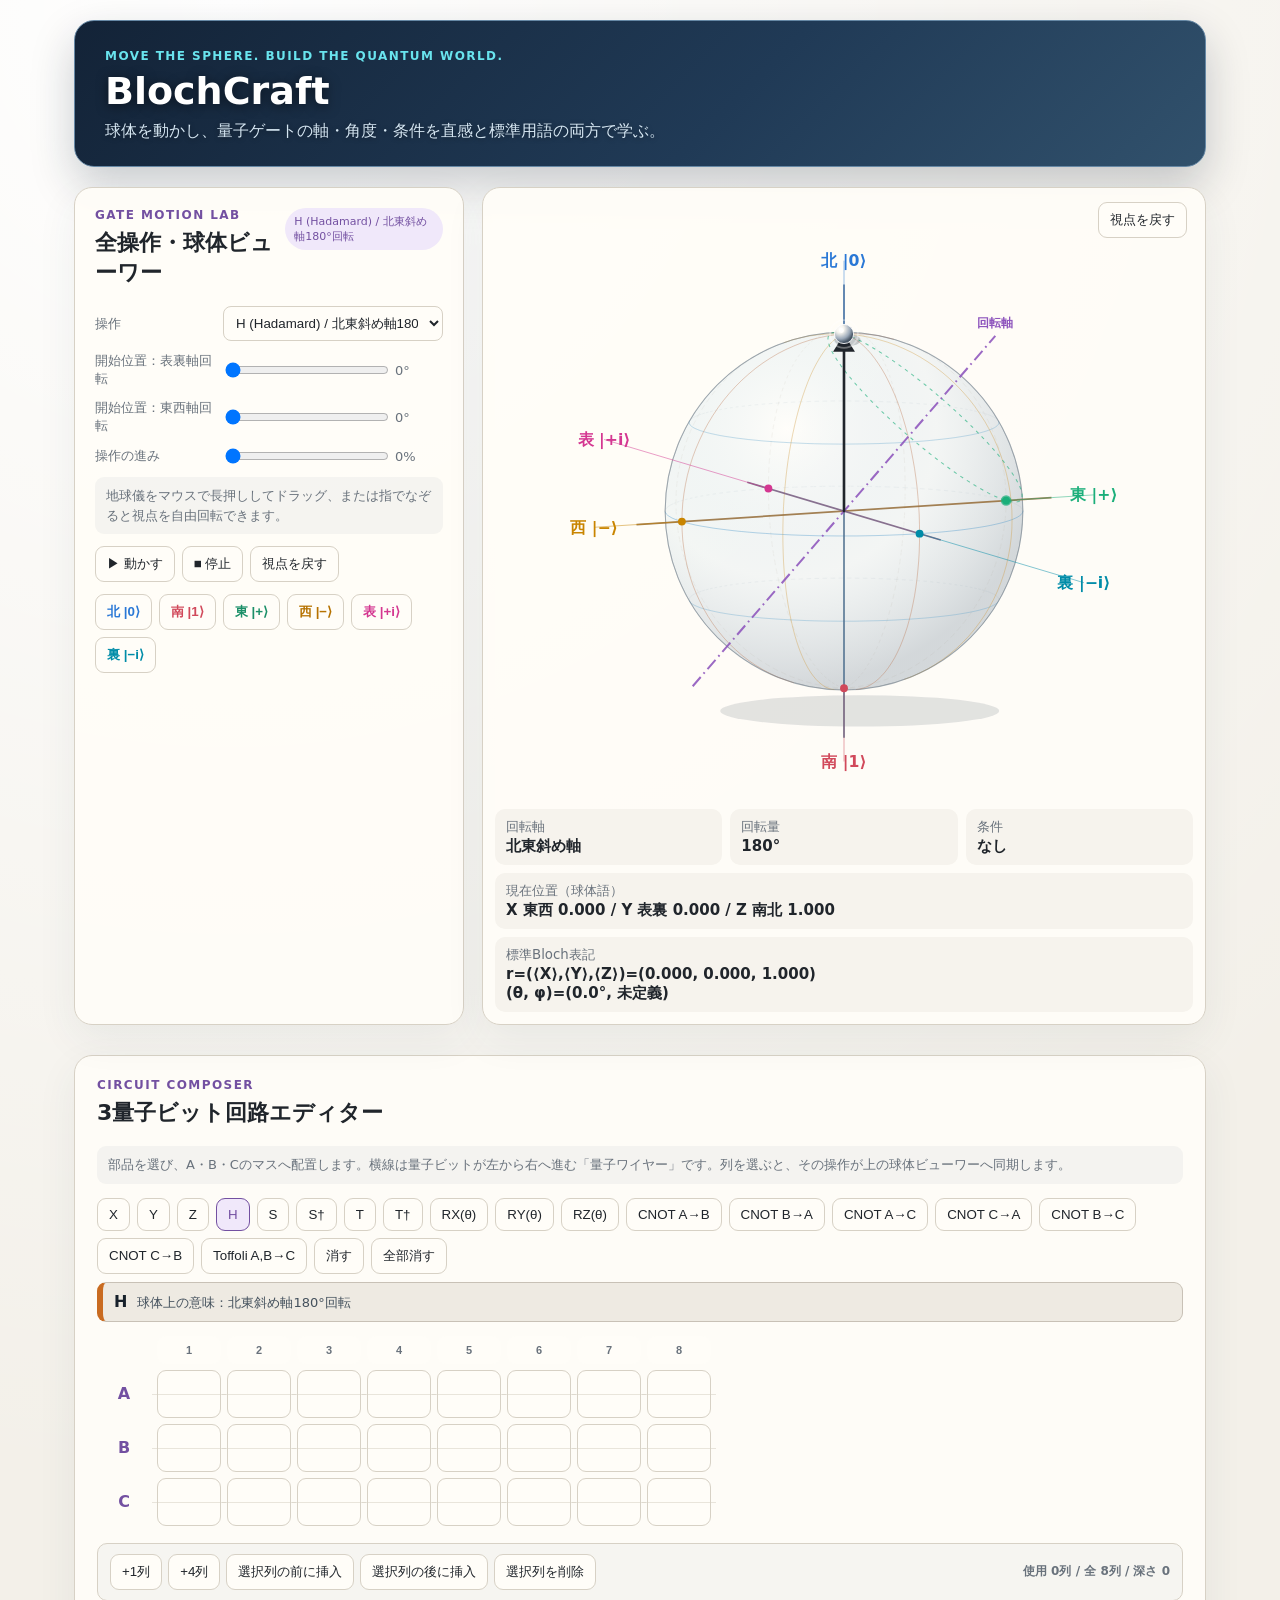
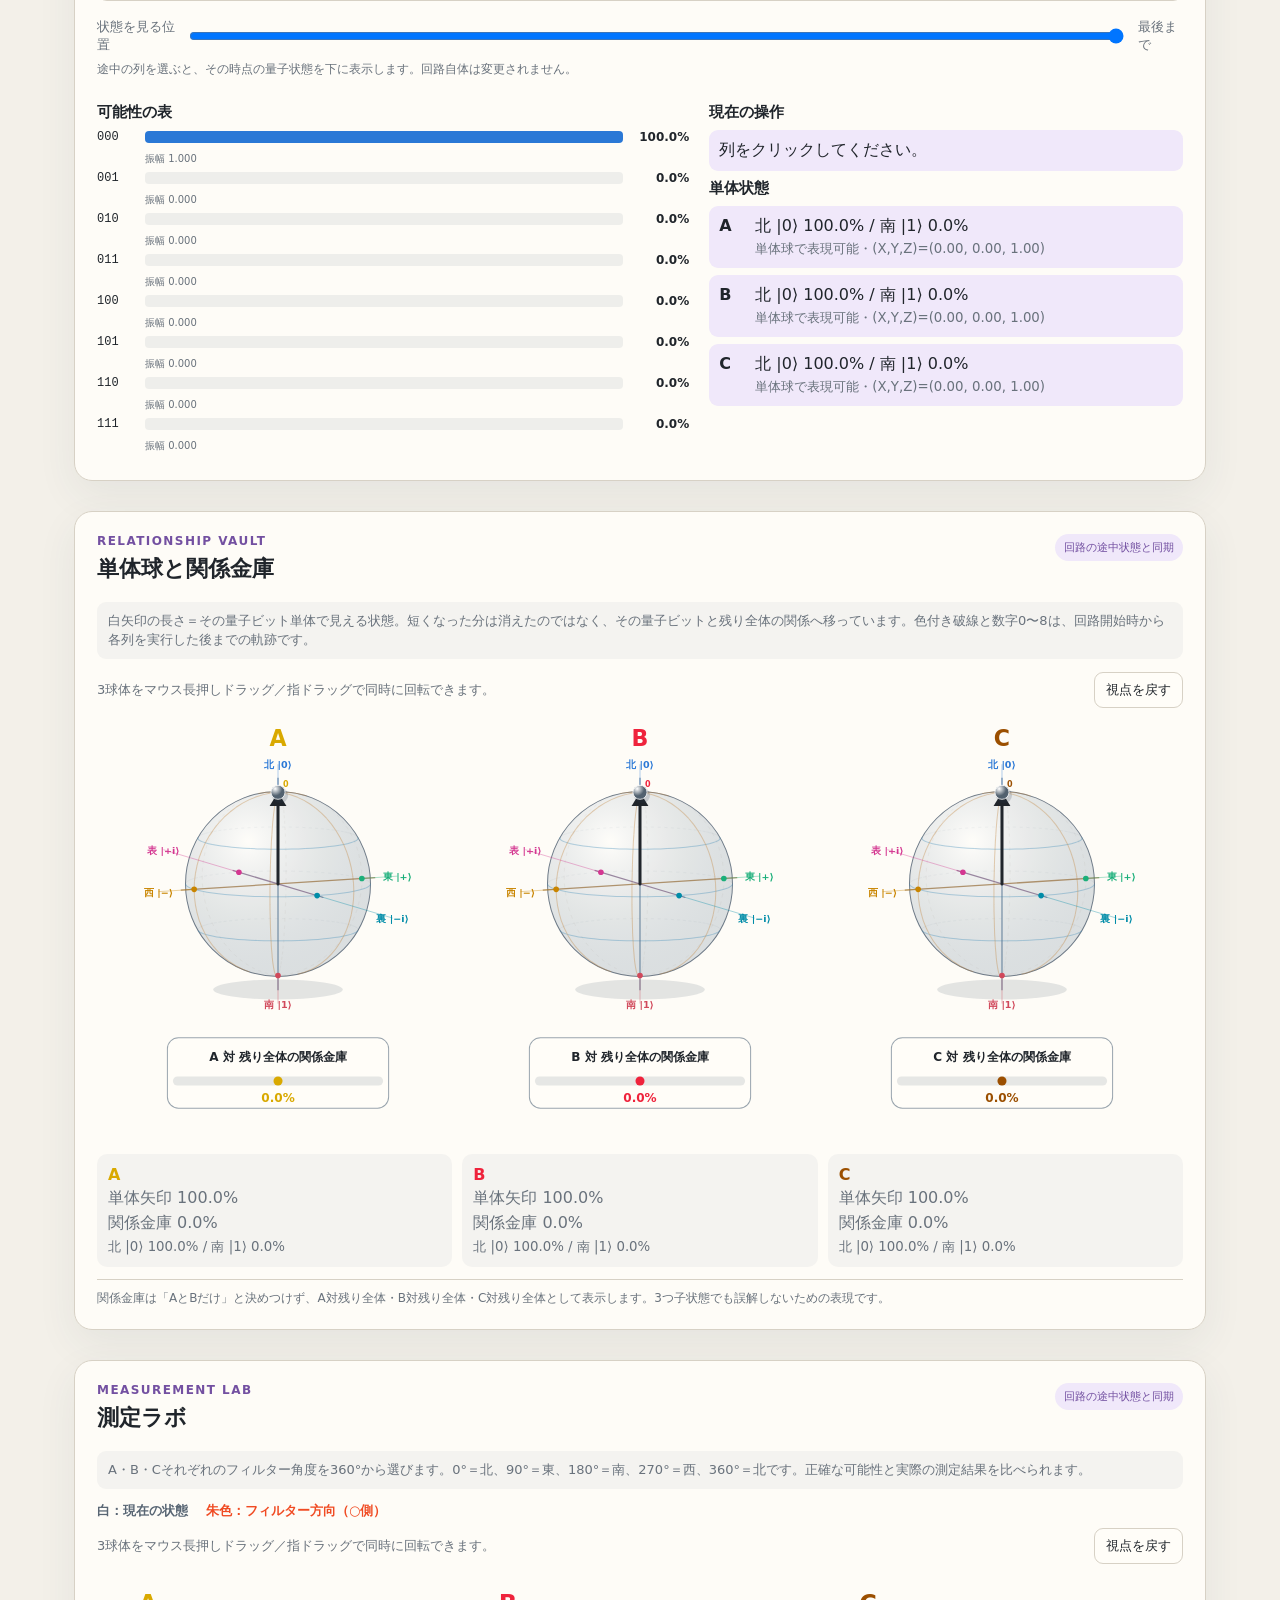
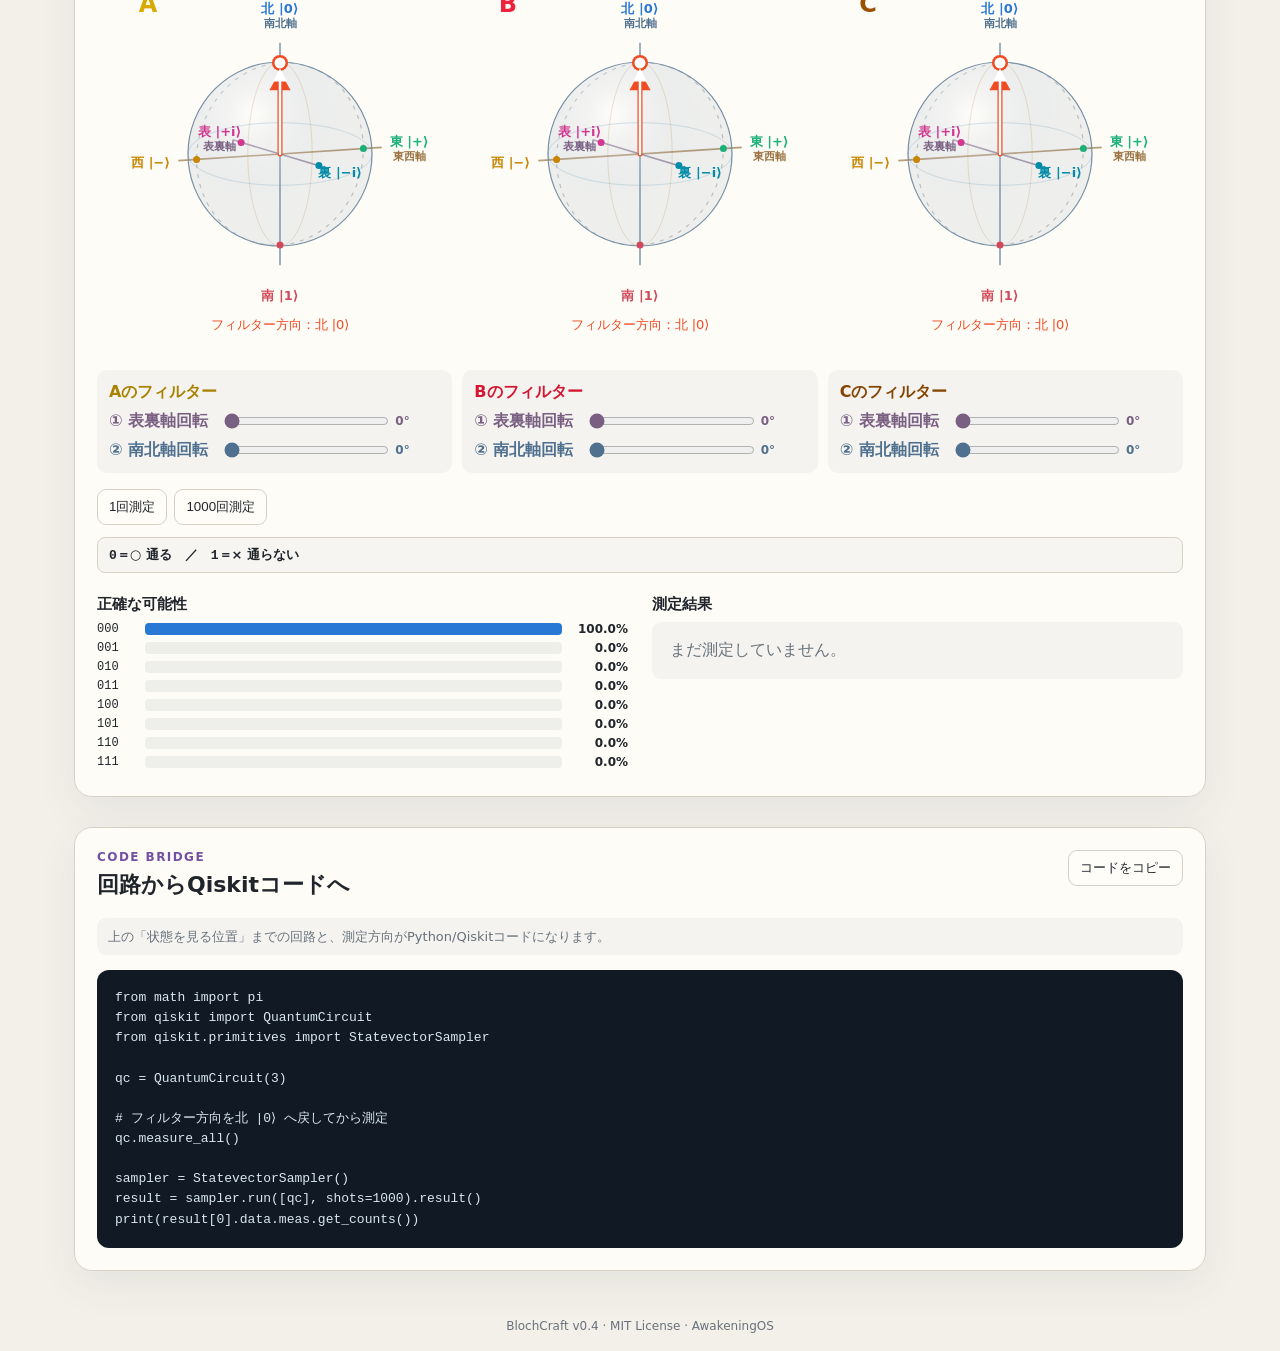
==== commit c5abd5b0: "Improve variable circuit editing" ====
--- a/index.html
+++ b/index.html
@@ -75,8 +75,16 @@
     <p class="circuit-help">部品を選び、A・B・Cのマスへ配置します。横線は量子ビットが左から右へ進む「量子ワイヤー」です。列を選ぶと、その操作が上の球体ビューワーへ同期します。</p>
     <div id="circuit-tools" class="circuit-tools"></div>
     <div id="circuit-tool-meaning" class="tool-meaning"></div>
-    <div id="circuit-grid" class="circuit-grid"></div>
-    <div class="step-row"><label>回路をここまで実行 <input id="circuit-step" type="range" min="0" max="8" step="1" value="8"><output id="circuit-step-out">8列目まで</output></label></div>
+    <div class="circuit-grid-wrap"><div id="circuit-grid" class="circuit-grid"></div></div>
+    <div class="column-controls" aria-label="回路列の編集">
+      <div class="column-buttons">
+        <button id="column-add-one">+1列</button><button id="column-add-four">+4列</button>
+        <button id="column-insert-before">選択列の前に挿入</button><button id="column-insert-after">選択列の後に挿入</button>
+        <button id="column-delete">選択列を削除</button>
+      </div>
+      <output id="circuit-column-stats"></output>
+    </div>
+    <div class="step-row"><label>状態を見る位置 <input id="circuit-step" type="range" min="0" max="8" step="1" value="8"><output id="circuit-step-out">最後まで</output></label><p>途中の列を選ぶと、その時点の量子状態を下に表示します。回路自体は変更されません。</p></div>
     <div class="circuit-results">
       <div><h3>可能性の表</h3><div id="state-table"></div></div>
       <div><h3>現在の操作</h3><div id="circuit-selection" class="selection-card">列をクリックしてください。</div><h3>単体状態</h3><div id="qubit-summary" class="qubit-summary"></div></div>
@@ -108,7 +116,7 @@
   </section>
   <section class="learning-shell" aria-labelledby="code-title">
     <div class="section-heading"><div><p class="eyebrow">Code bridge</p><h2 id="code-title">回路からQiskitコードへ</h2></div><button id="copy-code">コードをコピー</button></div>
-    <p class="circuit-help">上で「ここまで実行」にした列と、測定方向がそのままPython/Qiskitコードになります。</p>
+    <p class="circuit-help">上の「状態を見る位置」までの回路と、測定方向がPython/Qiskitコードになります。</p>
     <pre class="code-panel"><code id="qiskit-code"></code></pre>
   </section>
   <footer>BlochCraft v0.4 · MIT License · AwakeningOS</footer>
--- a/src/styles.css
+++ b/src/styles.css
@@ -1,2 +1,2 @@
 :root{color-scheme:light;--bg:#f3f0e9;--panel:#fffdf8;--text:#20252b;--muted:#69727c;--border:#d7d1c5;--accent:#7350a1;--accent-bg:#f0e8fa;--blue:#2a78d6;--red:#d1495b;--green:#1baf7a;--amber:#c98500}
-*{box-sizing:border-box}[hidden],.condition-row[hidden]{display:none!important}body{margin:0;background:radial-gradient(circle at 18% 0,#fff 0,transparent 32%),var(--bg);color:var(--text);font-family:Inter,"Noto Sans JP",system-ui,sans-serif}.hero{max-width:1132px;margin:20px auto 8px;padding:28px 30px 24px;display:flex;justify-content:space-between;gap:24px;align-items:end;background:linear-gradient(135deg,#132337 0%,#203a56 58%,#31516c 100%);color:#fff;border:1px solid #6688a5;border-radius:20px;box-shadow:0 18px 44px #10223438}.hero .eyebrow{color:#69e4ee}.hero h1{color:#fff;text-shadow:0 2px 12px #0008}.eyebrow{margin:0 0 6px;color:var(--accent);font-size:12px;font-weight:800;letter-spacing:.12em;text-transform:uppercase}h1{font-size:38px;margin:0}h2{margin:0;font-size:22px}h3{font-size:15px;margin:8px 0}.hero p:not(.eyebrow){margin:8px 0 0;color:#d6e7f3;font-weight:500;text-shadow:0 1px 5px #0006}main{max-width:1180px;margin:auto;padding:12px 24px 30px;display:grid;grid-template-columns:minmax(310px,390px) 1fr;gap:18px}.panel,.circuit-shell,.relationship-shell{background:color-mix(in srgb,var(--panel) 94%,transparent);border:1px solid var(--border);border-radius:18px;box-shadow:0 14px 40px #30405012}.controls{padding:20px}.stage{padding:12px;min-width:0}.section-heading{display:flex;justify-content:space-between;gap:12px;align-items:start;margin-bottom:18px}.sphere-toolbar{display:flex;justify-content:space-between;align-items:center;padding:2px 6px 0;color:var(--muted);font-size:13px}.badge{font-size:11px;background:var(--accent-bg);color:var(--accent);padding:6px 9px;border-radius:999px}.controls label{display:grid;grid-template-columns:120px 1fr 48px;align-items:center;gap:8px;margin:11px 0;color:var(--muted);font-size:13px}.controls select{grid-column:2/4;min-width:0;padding:8px;border:1px solid var(--border);border-radius:8px;background:var(--panel);color:var(--text)}input[type=range]{width:100%}.condition-row{display:flex!important;grid-template-columns:none!important}.condition-help{background:var(--accent-bg);border:1px solid #b99ad8;border-radius:10px;padding:10px;color:#5c3d7d;font-size:13px;line-height:1.55}.camera-help,.circuit-help{font-size:13px;line-height:1.5;color:var(--muted);background:#6c7b8b12;border-radius:9px;padding:9px 11px}.button-row{display:flex;flex-wrap:wrap;gap:7px;margin-top:12px}button{border:1px solid var(--border);background:var(--panel);color:var(--text);border-radius:9px;padding:8px 11px;cursor:pointer}button:hover,button.active{border-color:var(--accent);color:var(--accent);background:var(--accent-bg)}.directions button{min-width:44px;font-weight:700}.directions [data-preset=north]{color:#2a78d6}.directions [data-preset=south]{color:#d1495b}.directions [data-preset=east]{color:#1b8f68}.directions [data-preset=west]{color:#b67200}.directions [data-preset=front]{color:#d43791}.directions [data-preset=back]{color:#008ca8}#globe,#relationship-view{touch-action:none;cursor:grab;user-select:none}#globe.dragging,#relationship-view.dragging{cursor:grabbing}.facts{display:grid;grid-template-columns:repeat(3,1fr);gap:8px}.fact{padding:9px 11px;border-radius:10px;background:#f6f3ed}.fact:nth-last-child(-n+2){grid-column:1/-1}.fact small{display:block;color:var(--muted)}.fact strong{font-size:15px}.circuit-shell,.relationship-shell{max-width:1132px;margin:0 auto 30px;padding:22px}.circuit-tools{display:flex;flex-wrap:wrap;gap:7px;margin:14px 0 8px}.tool-meaning{display:flex;gap:10px;align-items:baseline;background:var(--accent-bg);color:var(--accent);border-radius:9px;padding:9px 11px;margin-bottom:14px}.tool-meaning span,.selection-card span{display:block;color:var(--muted);font-size:13px}.circuit-grid{display:grid;grid-template-columns:54px repeat(8,minmax(54px,1fr));gap:6px}.wire-label{display:flex;align-items:center;justify-content:center;font-weight:800;color:var(--accent)}.circuit-cell{height:48px;padding:3px;font-size:12px;position:relative;isolation:isolate}.circuit-cell:before{content:"";position:absolute;left:-6px;right:-6px;top:50%;height:1px;background:var(--border);opacity:.55;z-index:0}.gate-label{position:relative;z-index:2;font-weight:700}.gate-label:not(:empty){display:inline-block;background:var(--panel);padding:4px 5px;border-radius:5px;box-shadow:0 0 0 2px var(--panel)}.selected-column{outline:2px solid var(--accent)}.step-row{margin:17px 0}.step-row label{display:flex;align-items:center;gap:12px;color:var(--muted);font-size:13px}.circuit-results{display:grid;grid-template-columns:1.25fr 1fr;gap:20px}.state-row{display:grid;grid-template-columns:40px 1fr 58px;gap:8px;align-items:center;margin:5px 0;font-size:12px}.state-row span{height:12px;background:#6b77851b;border-radius:4px;overflow:hidden}.state-row i{display:block;height:100%;background:var(--blue)}.state-row b{text-align:right}.selection-card,.qubit-summary>div{padding:10px;border-radius:9px;background:var(--accent-bg)}.qubit-summary{display:grid;gap:7px}.qubit-summary>div{display:grid;grid-template-columns:28px 1fr;gap:3px 8px}.qubit-summary small{grid-column:2;color:var(--muted)}.relationship-toolbar{display:flex;justify-content:space-between;gap:12px;align-items:center;color:var(--muted);font-size:13px;margin:10px 0}.relationship-cards{display:grid;grid-template-columns:repeat(3,1fr);gap:10px}.relationship-card{display:grid;gap:4px;padding:11px;border-radius:10px;background:#6c7b8b12}.relationship-card span,.relationship-card small{color:var(--muted)}.relationship-caution{font-size:12px;color:var(--muted);margin-top:12px;padding-top:10px;border-top:1px solid var(--border)}footer{text-align:center;padding:18px;color:var(--muted);font-size:12px}@media(max-width:840px){main{grid-template-columns:1fr}.hero{align-items:start;flex-direction:column;margin:12px;border-radius:16px}.circuit-results{grid-template-columns:1fr}.circuit-grid{overflow-x:auto}.circuit-shell,.relationship-shell{margin-inline:12px}.badge{display:none}.relationship-cards{grid-template-columns:1fr}}@media(prefers-color-scheme:dark){:root{--bg:#14181d;--panel:#1e242b;--text:#eef2f5;--muted:#a6b0ba;--border:#39424b;--accent:#c39ae8;--accent-bg:#30243d}.fact{background:#252c33}}
+*{box-sizing:border-box}[hidden],.condition-row[hidden]{display:none!important}body{margin:0;background:radial-gradient(circle at 18% 0,#fff 0,transparent 32%),var(--bg);color:var(--text);font-family:Inter,"Noto Sans JP",system-ui,sans-serif}.hero{max-width:1132px;margin:20px auto 8px;padding:28px 30px 24px;display:flex;justify-content:space-between;gap:24px;align-items:end;background:linear-gradient(135deg,#132337 0%,#203a56 58%,#31516c 100%);color:#fff;border:1px solid #6688a5;border-radius:20px;box-shadow:0 18px 44px #10223438}.hero .eyebrow{color:#69e4ee}.hero h1{color:#fff;text-shadow:0 2px 12px #0008}.eyebrow{margin:0 0 6px;color:var(--accent);font-size:12px;font-weight:800;letter-spacing:.12em;text-transform:uppercase}h1{font-size:38px;margin:0}h2{margin:0;font-size:22px}h3{font-size:15px;margin:8px 0}.hero p:not(.eyebrow){margin:8px 0 0;color:#d6e7f3;font-weight:500;text-shadow:0 1px 5px #0006}main{max-width:1180px;margin:auto;padding:12px 24px 30px;display:grid;grid-template-columns:minmax(310px,390px) 1fr;gap:18px}.panel,.circuit-shell,.relationship-shell{background:color-mix(in srgb,var(--panel) 94%,transparent);border:1px solid var(--border);border-radius:18px;box-shadow:0 14px 40px #30405012}.controls{padding:20px}.stage{padding:12px;min-width:0}.section-heading{display:flex;justify-content:space-between;gap:12px;align-items:start;margin-bottom:18px}.sphere-toolbar{display:flex;justify-content:space-between;align-items:center;padding:2px 6px 0;color:var(--muted);font-size:13px}.badge{font-size:11px;background:var(--accent-bg);color:var(--accent);padding:6px 9px;border-radius:999px}.controls label{display:grid;grid-template-columns:120px 1fr 48px;align-items:center;gap:8px;margin:11px 0;color:var(--muted);font-size:13px}.controls select{grid-column:2/4;min-width:0;padding:8px;border:1px solid var(--border);border-radius:8px;background:var(--panel);color:var(--text)}input[type=range]{width:100%}.condition-row{display:flex!important;grid-template-columns:none!important}.condition-help{background:var(--accent-bg);border:1px solid #b99ad8;border-radius:10px;padding:10px;color:#5c3d7d;font-size:13px;line-height:1.55}.camera-help,.circuit-help{font-size:13px;line-height:1.5;color:var(--muted);background:#6c7b8b12;border-radius:9px;padding:9px 11px}.button-row{display:flex;flex-wrap:wrap;gap:7px;margin-top:12px}button{border:1px solid var(--border);background:var(--panel);color:var(--text);border-radius:9px;padding:8px 11px;cursor:pointer}button:hover,button.active{border-color:var(--accent);color:var(--accent);background:var(--accent-bg)}.directions button{min-width:44px;font-weight:700}.directions [data-preset=north]{color:#2a78d6}.directions [data-preset=south]{color:#d1495b}.directions [data-preset=east]{color:#1b8f68}.directions [data-preset=west]{color:#b67200}.directions [data-preset=front]{color:#d43791}.directions [data-preset=back]{color:#008ca8}#globe,#relationship-view{touch-action:none;cursor:grab;user-select:none}#globe.dragging,#relationship-view.dragging{cursor:grabbing}.facts{display:grid;grid-template-columns:repeat(3,1fr);gap:8px}.fact{padding:9px 11px;border-radius:10px;background:#f6f3ed}.fact:nth-last-child(-n+2){grid-column:1/-1}.fact small{display:block;color:var(--muted)}.fact strong{font-size:15px}.circuit-shell,.relationship-shell{max-width:1132px;margin:0 auto 30px;padding:22px}.circuit-tools{display:flex;flex-wrap:wrap;gap:7px;margin:14px 0 8px}.tool-meaning{display:flex;gap:10px;align-items:baseline;background:var(--accent-bg);color:var(--accent);border-radius:9px;padding:9px 11px;margin-bottom:14px}.tool-meaning span,.selection-card span{display:block;color:var(--muted);font-size:13px}.circuit-grid-wrap{width:100%;overflow-x:auto;padding-bottom:5px}.circuit-grid{display:grid;grid-template-columns:54px repeat(var(--circuit-columns,8),64px);gap:6px;min-width:100%;width:max-content}.column-number{display:flex;align-items:center;justify-content:center;color:var(--muted);font-size:10px;font-weight:800}.column-corner{min-height:20px}.wire-label{display:flex;align-items:center;justify-content:center;font-weight:800;color:var(--accent)}.circuit-cell{height:48px;padding:3px;font-size:12px;position:relative;isolation:isolate}.circuit-cell:before{content:"";position:absolute;left:-6px;right:-6px;top:50%;height:1px;background:var(--border);opacity:.55;z-index:0}.gate-label{position:relative;z-index:2;font-weight:700}.gate-label:not(:empty){display:inline-block;background:var(--panel);padding:4px 5px;border-radius:5px;box-shadow:0 0 0 2px var(--panel)}.selected-column{outline:2px solid var(--accent)}.step-row{margin:17px 0}.step-row label{display:flex;align-items:center;gap:12px;color:var(--muted);font-size:13px}.circuit-results{display:grid;grid-template-columns:1.25fr 1fr;gap:20px}.state-row{display:grid;grid-template-columns:40px 1fr 58px;gap:8px;align-items:center;margin:5px 0;font-size:12px}.state-row span{height:12px;background:#6b77851b;border-radius:4px;overflow:hidden}.state-row i{display:block;height:100%;background:var(--blue)}.state-row b{text-align:right}.selection-card,.qubit-summary>div{padding:10px;border-radius:9px;background:var(--accent-bg)}.qubit-summary{display:grid;gap:7px}.qubit-summary>div{display:grid;grid-template-columns:28px 1fr;gap:3px 8px}.qubit-summary small{grid-column:2;color:var(--muted)}.relationship-toolbar{display:flex;justify-content:space-between;gap:12px;align-items:center;color:var(--muted);font-size:13px;margin:10px 0}.relationship-cards{display:grid;grid-template-columns:repeat(3,1fr);gap:10px}.relationship-card{display:grid;gap:4px;padding:11px;border-radius:10px;background:#6c7b8b12}.relationship-card span,.relationship-card small{color:var(--muted)}.relationship-caution{font-size:12px;color:var(--muted);margin-top:12px;padding-top:10px;border-top:1px solid var(--border)}footer{text-align:center;padding:18px;color:var(--muted);font-size:12px}@media(max-width:840px){main{grid-template-columns:1fr}.hero{align-items:start;flex-direction:column;margin:12px;border-radius:16px}.circuit-results{grid-template-columns:1fr}.circuit-grid{overflow-x:auto}.circuit-shell,.relationship-shell{margin-inline:12px}.badge{display:none}.relationship-cards{grid-template-columns:1fr}}@media(prefers-color-scheme:dark){:root{--bg:#14181d;--panel:#1e242b;--text:#eef2f5;--muted:#a6b0ba;--border:#39424b;--accent:#c39ae8;--accent-bg:#30243d}.fact{background:#252c33}}
--- a/src/learning.css
+++ b/src/learning.css
@@ -20,5 +20,24 @@
 .measurement-row small { grid-column:1/-1; color:var(--muted); font-size:10px; }
 .sample-empty { padding:18px; color:var(--muted); background:#6c7b8b12; border-radius:9px; }
 .code-panel { margin:15px 0 0; padding:18px; overflow:auto; border-radius:12px; background:#111a24; color:#d9e7f2; line-height:1.55; font-size:13px; }
+.tool-meaning.has-angle-editor { display:grid; grid-template-columns:max-content minmax(0,1fr); align-items:center; gap:8px 14px; }
+.tool-meaning.has-angle-editor>strong { white-space:nowrap; }
+.tool-meaning.has-angle-editor>span { min-width:0; line-height:1.5; }
+.angle-editor { grid-column:1/-1; width:100%; min-width:0; display:grid; grid-template-columns:max-content minmax(0,1fr); gap:8px 14px; align-items:center; padding-top:10px; border-top:1px solid var(--border); }
+.angle-number { display:inline-flex; align-items:center; gap:5px; color:var(--text); font-size:13px; font-weight:800; }
+.angle-number input { width:82px; padding:6px 8px; border:1px solid var(--border); border-radius:7px; background:var(--panel); color:var(--text); }
+#circuit-angle-slider { display:block; width:100%; min-width:0; accent-color:var(--accent); }
+.angle-presets { grid-column:1/-1; display:grid; grid-template-columns:repeat(auto-fit,minmax(58px,1fr)); gap:5px; width:100%; min-width:0; }
+.angle-presets button { padding:5px 3px; border-radius:6px; font-size:10px; font-variant-numeric:tabular-nums; }
+.state-row .amplitude { grid-column:2/4; color:var(--muted); font-size:10px; }
+.column-controls { display:flex; justify-content:space-between; align-items:center; gap:12px; margin-top:12px; padding:10px 12px; border:1px solid var(--border); border-radius:10px; background:#6c7b8b0d; }
+.column-buttons { display:flex; flex-wrap:wrap; gap:6px; }
+#circuit-column-stats { flex:none; color:var(--muted); font-size:12px; font-weight:800; font-variant-numeric:tabular-nums; }
 @media(max-width:700px) { .measurement-bases,.measurement-results { grid-template-columns:1fr; } .learning-shell { margin-inline:12px; } }
+@media(max-width:700px) { .tool-meaning.has-angle-editor,.angle-editor { grid-template-columns:1fr; }.angle-presets { grid-template-columns:repeat(4,1fr); }.angle-number { justify-content:flex-start; } }
+@media(max-width:700px) { .column-controls { align-items:flex-start; flex-direction:column; } }
 @media(prefers-color-scheme:dark) { .condition-help,.tool-meaning { background:#252c33 !important; color:#eef2f5 !important; border-color:#46515b !important; border-left-color:#e28a43 !important; }.tool-meaning strong,.condition-help strong { color:#f3f6f8 !important; }.tool-meaning span { color:#bdc6ce !important; } }
+.column-number { min-height:28px; padding:3px; border-color:transparent; font-size:11px; }
+.column-number:hover,.column-number.selected-column { border-color:var(--accent); color:var(--accent); background:var(--accent-bg); }
+.column-corner { min-height:28px; }
+.step-row p { margin:7px 0 0; color:var(--muted); font-size:12px; }
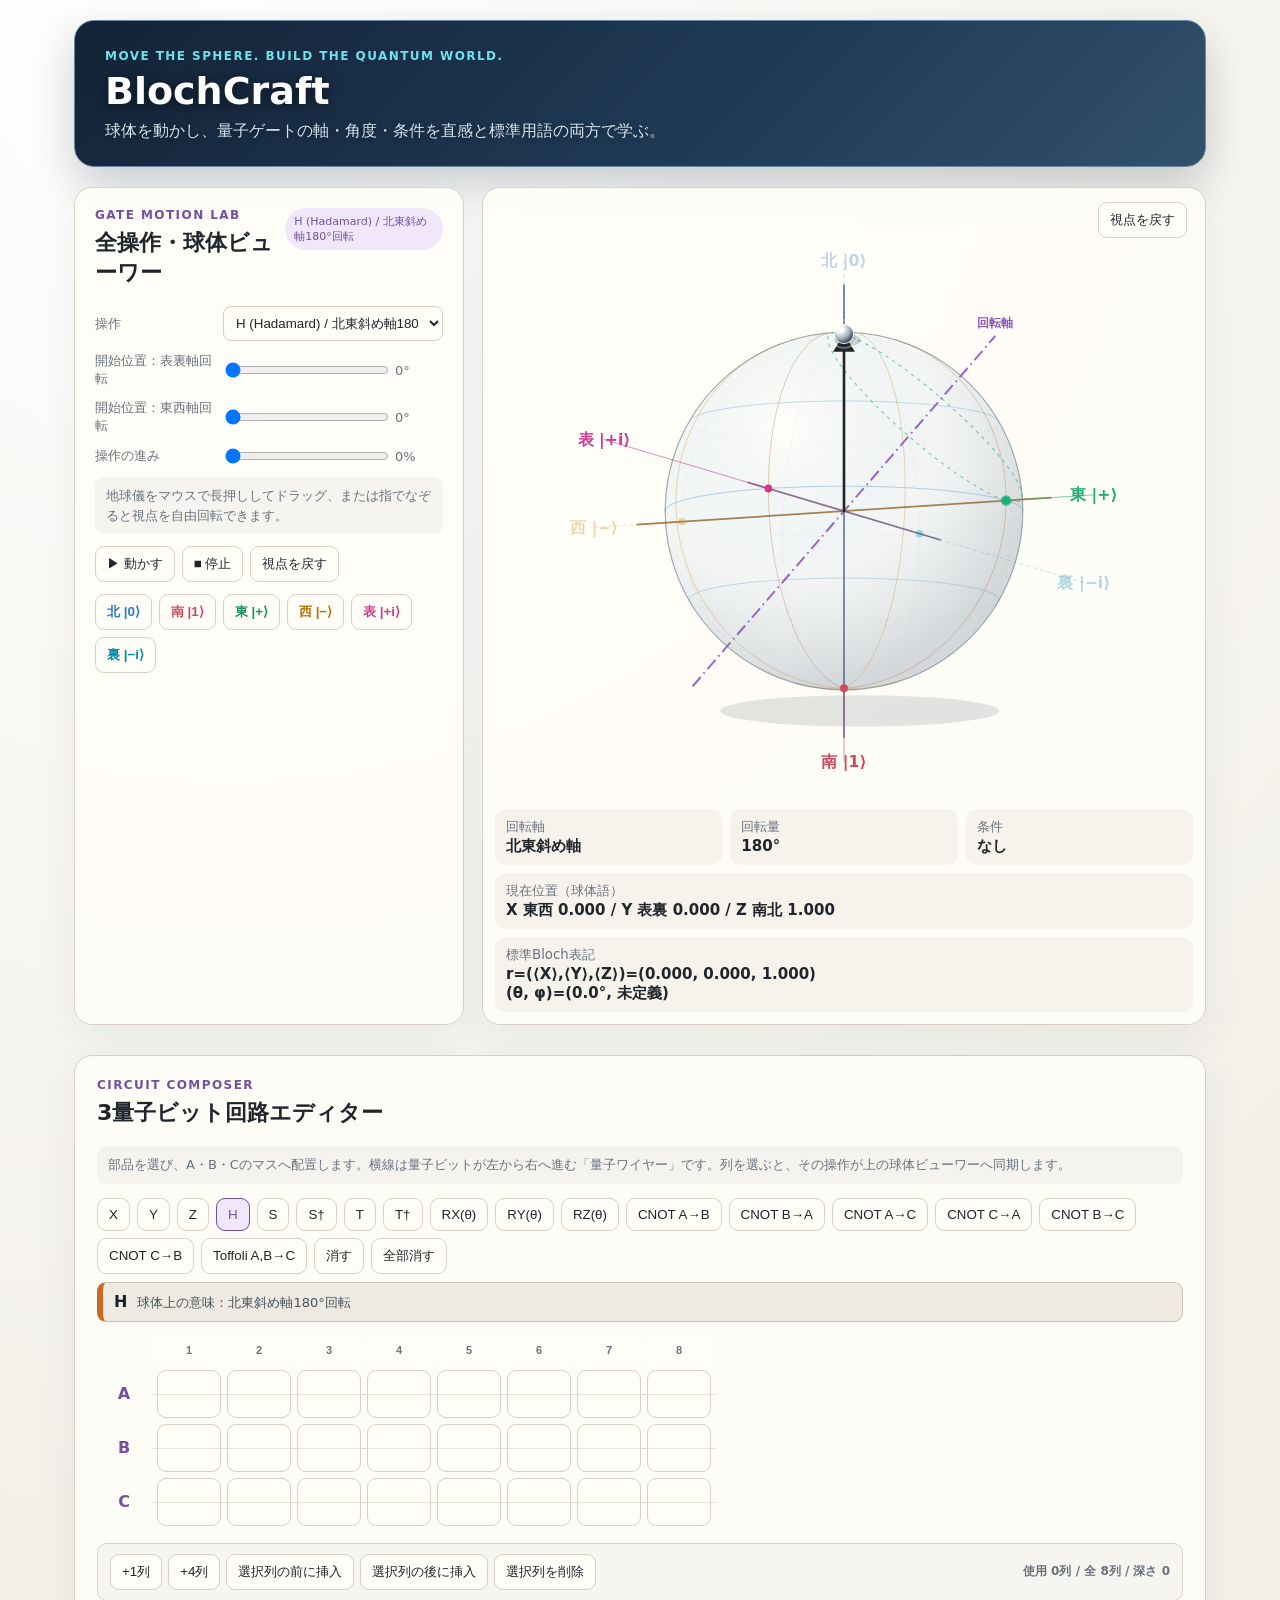
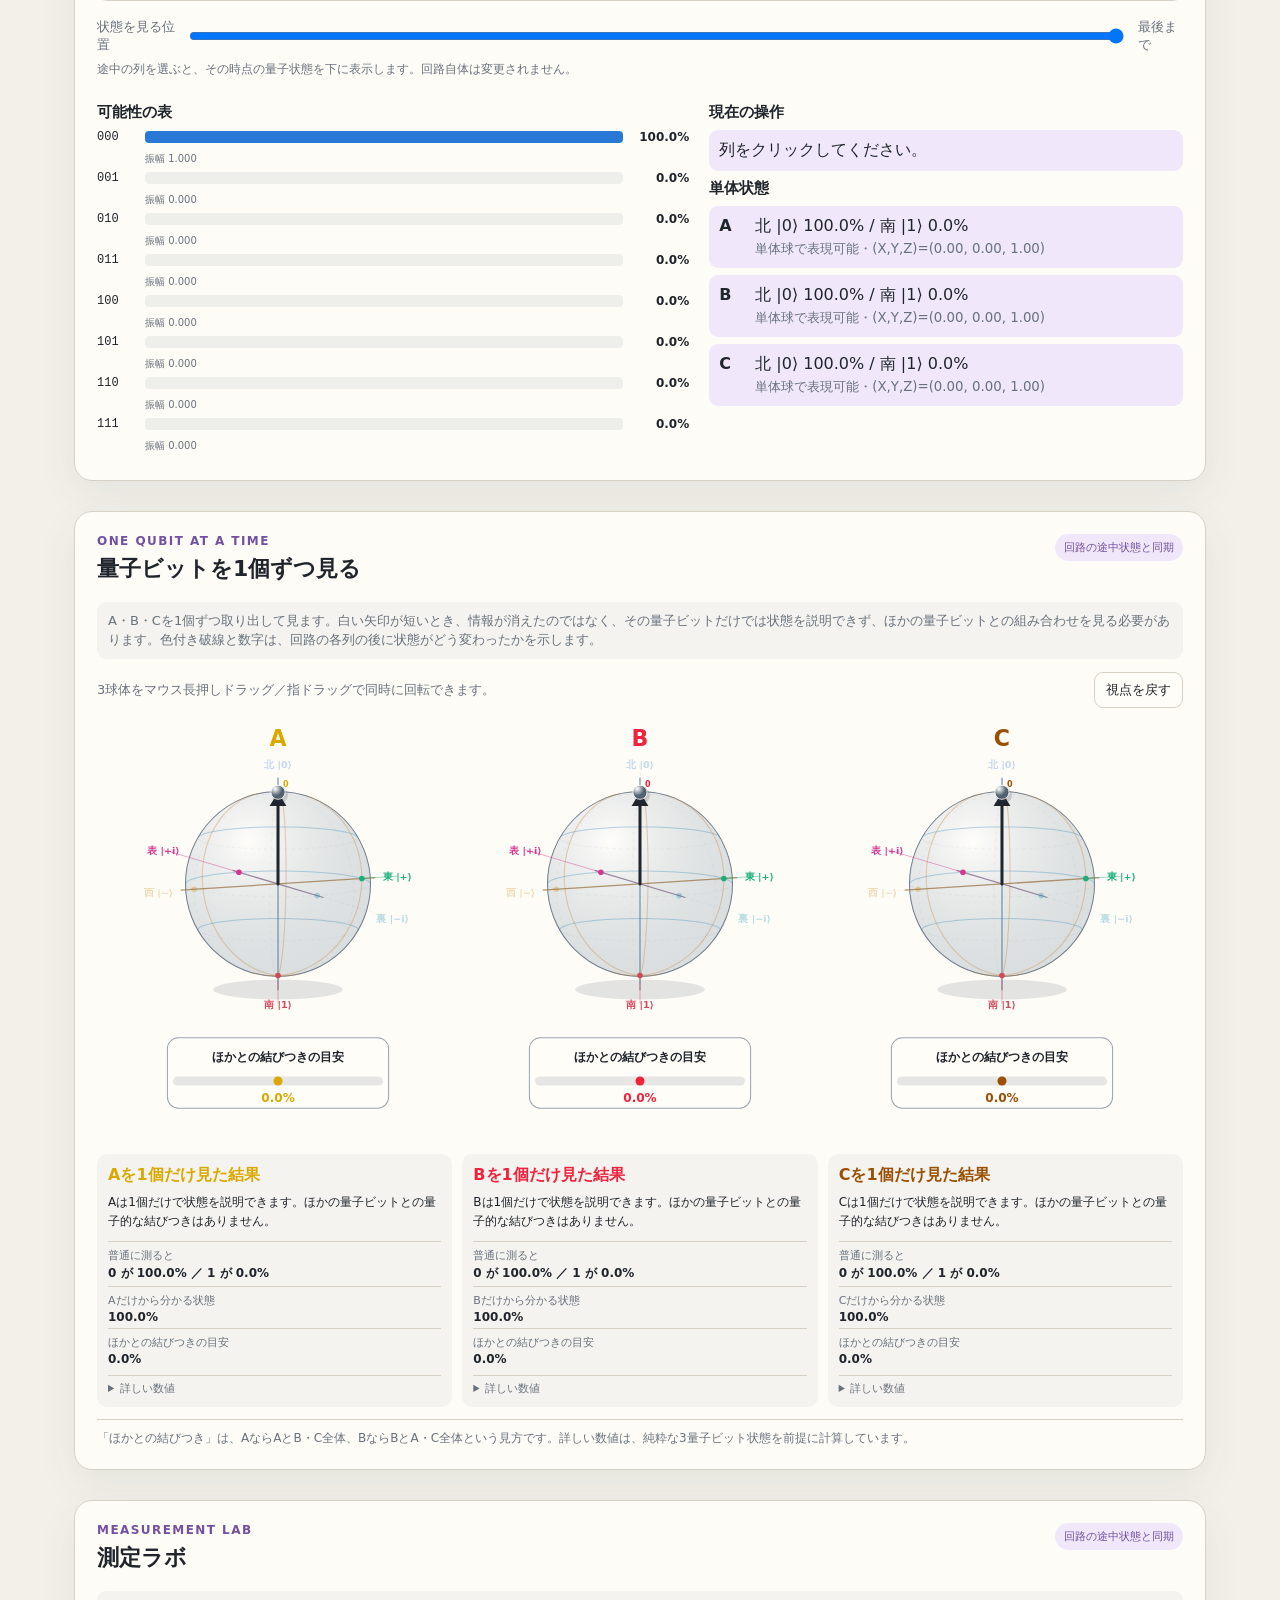
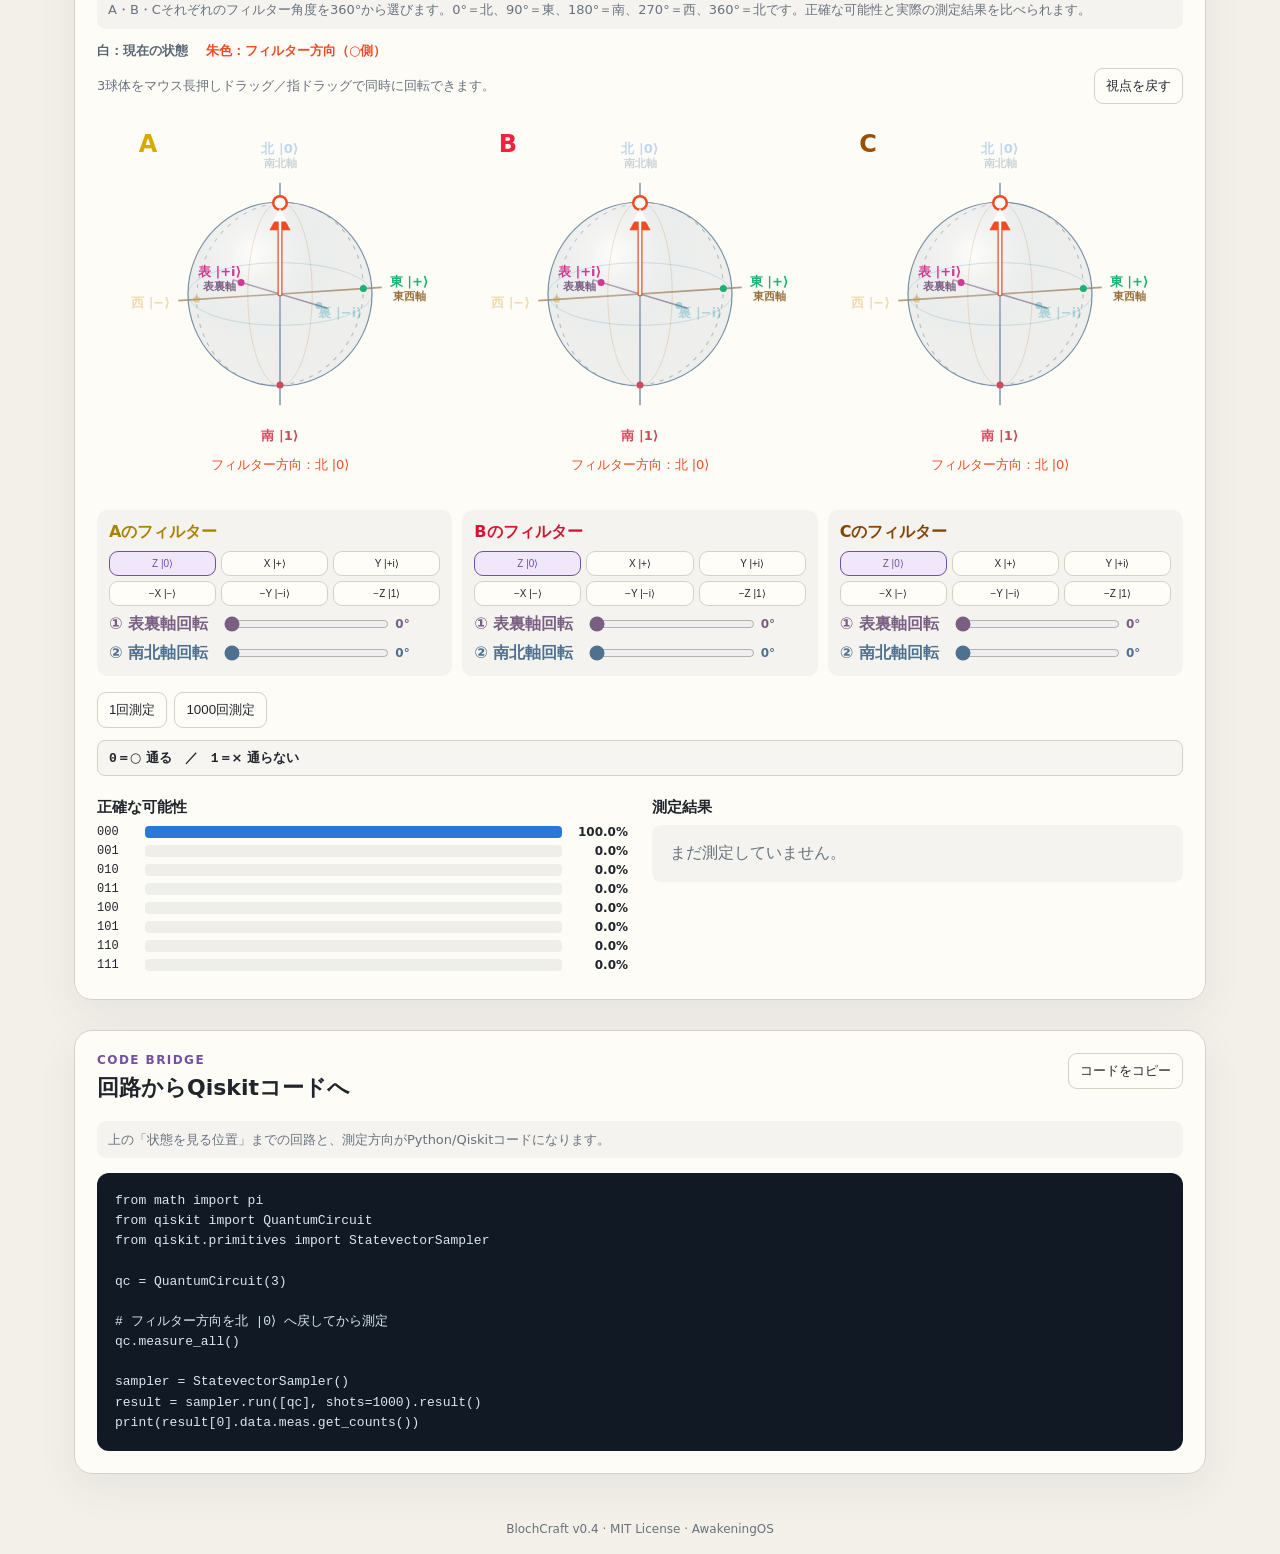
==== commit 26c60081: "Explain single-qubit relationships in plain language" ====
--- a/index.html
+++ b/index.html
@@ -93,14 +93,14 @@
 
   <section class="relationship-shell" aria-labelledby="relationship-title">
     <div class="section-heading">
-      <div><p class="eyebrow">Relationship vault</p><h2 id="relationship-title">単体球と関係金庫</h2></div>
+      <div><p class="eyebrow">One qubit at a time</p><h2 id="relationship-title">量子ビットを1個ずつ見る</h2></div>
       <span class="badge">回路の途中状態と同期</span>
     </div>
-    <p class="circuit-help">白矢印の長さ＝その量子ビット単体で見える状態。短くなった分は消えたのではなく、その量子ビットと残り全体の関係へ移っています。色付き破線と数字0〜8は、回路開始時から各列を実行した後までの軌跡です。</p>
+    <p class="circuit-help">A・B・Cを1個ずつ取り出して見ます。白い矢印が短いとき、情報が消えたのではなく、その量子ビットだけでは状態を説明できず、ほかの量子ビットとの組み合わせを見る必要があります。色付き破線と数字は、回路の各列の後に状態がどう変わったかを示します。</p>
     <div class="relationship-toolbar"><span>3球体をマウス長押しドラッグ／指ドラッグで同時に回転できます。</span><button id="relationship-reset-view">視点を戻す</button></div>
-    <svg id="relationship-view" viewBox="0 0 1080 430" width="100%" role="img" aria-label="A、B、Cの単体球と関係金庫"></svg>
+    <svg id="relationship-view" viewBox="0 0 1080 430" width="100%" role="img" aria-label="A、B、Cを1個ずつ見た状態と、ほかの量子ビットとの結びつき"></svg>
     <div id="relationship-cards" class="relationship-cards"></div>
-    <div class="relationship-caution">関係金庫は「AとBだけ」と決めつけず、A対残り全体・B対残り全体・C対残り全体として表示します。3つ子状態でも誤解しないための表現です。</div>
+    <div class="relationship-caution">「ほかとの結びつき」は、AならAとB・C全体、BならBとA・C全体という見方です。詳しい数値は、純粋な3量子ビット状態を前提に計算しています。</div>
   </section>
 
   <section class="learning-shell" aria-labelledby="measurement-title">
--- a/src/learning.css
+++ b/src/learning.css
@@ -1,6 +1,8 @@
 .learning-shell { max-width:1132px; margin:0 auto 30px; padding:22px; background:color-mix(in srgb,var(--panel) 94%,transparent); border:1px solid var(--border); border-radius:18px; box-shadow:0 14px 40px #30405012; }
 .measurement-bases { display:grid; grid-template-columns:repeat(3,1fr); gap:10px; margin:16px 0; }
 .filter-controls { display:grid; gap:8px; padding:12px; border-radius:10px; background:#6c7b8b12; }
+.filter-presets { display:grid; grid-template-columns:repeat(3,1fr); gap:5px; }
+.filter-presets button { padding:6px 3px; font-size:10px; white-space:nowrap; }
 .filter-controls:nth-child(1)>strong { color:#a98200; }.filter-controls:nth-child(2)>strong { color:#d51631; }.filter-controls:nth-child(3)>strong { color:#854400; }
 .measurement-bases label { display:grid; grid-template-columns:105px 1fr 45px; align-items:center; gap:8px; }
 .measurement-bases input { width:100%; }
@@ -41,3 +43,12 @@
 .column-number:hover,.column-number.selected-column { border-color:var(--accent); color:var(--accent); background:var(--accent-bg); }
 .column-corner { min-height:28px; }
 .step-row p { margin:7px 0 0; color:var(--muted); font-size:12px; }
+.relationship-card p { margin:3px 0 7px; line-height:1.55; font-size:12px; }
+.plain-reading { display:grid; gap:2px; padding-top:6px; border-top:1px solid var(--border); }
+.plain-reading span,.relationship-card summary,.relationship-card dt { color:var(--muted); font-size:11px; }
+.plain-reading b { font-size:12px; }
+.relationship-card details { margin-top:5px; padding-top:5px; border-top:1px solid var(--border); }
+.relationship-card summary { cursor:pointer; }
+.relationship-card dl { display:grid; gap:4px; margin:7px 0 0; }
+.relationship-card dl div { display:flex; justify-content:space-between; gap:8px; font-size:11px; }
+.relationship-card dd { margin:0; text-align:right; font-variant-numeric:tabular-nums; }
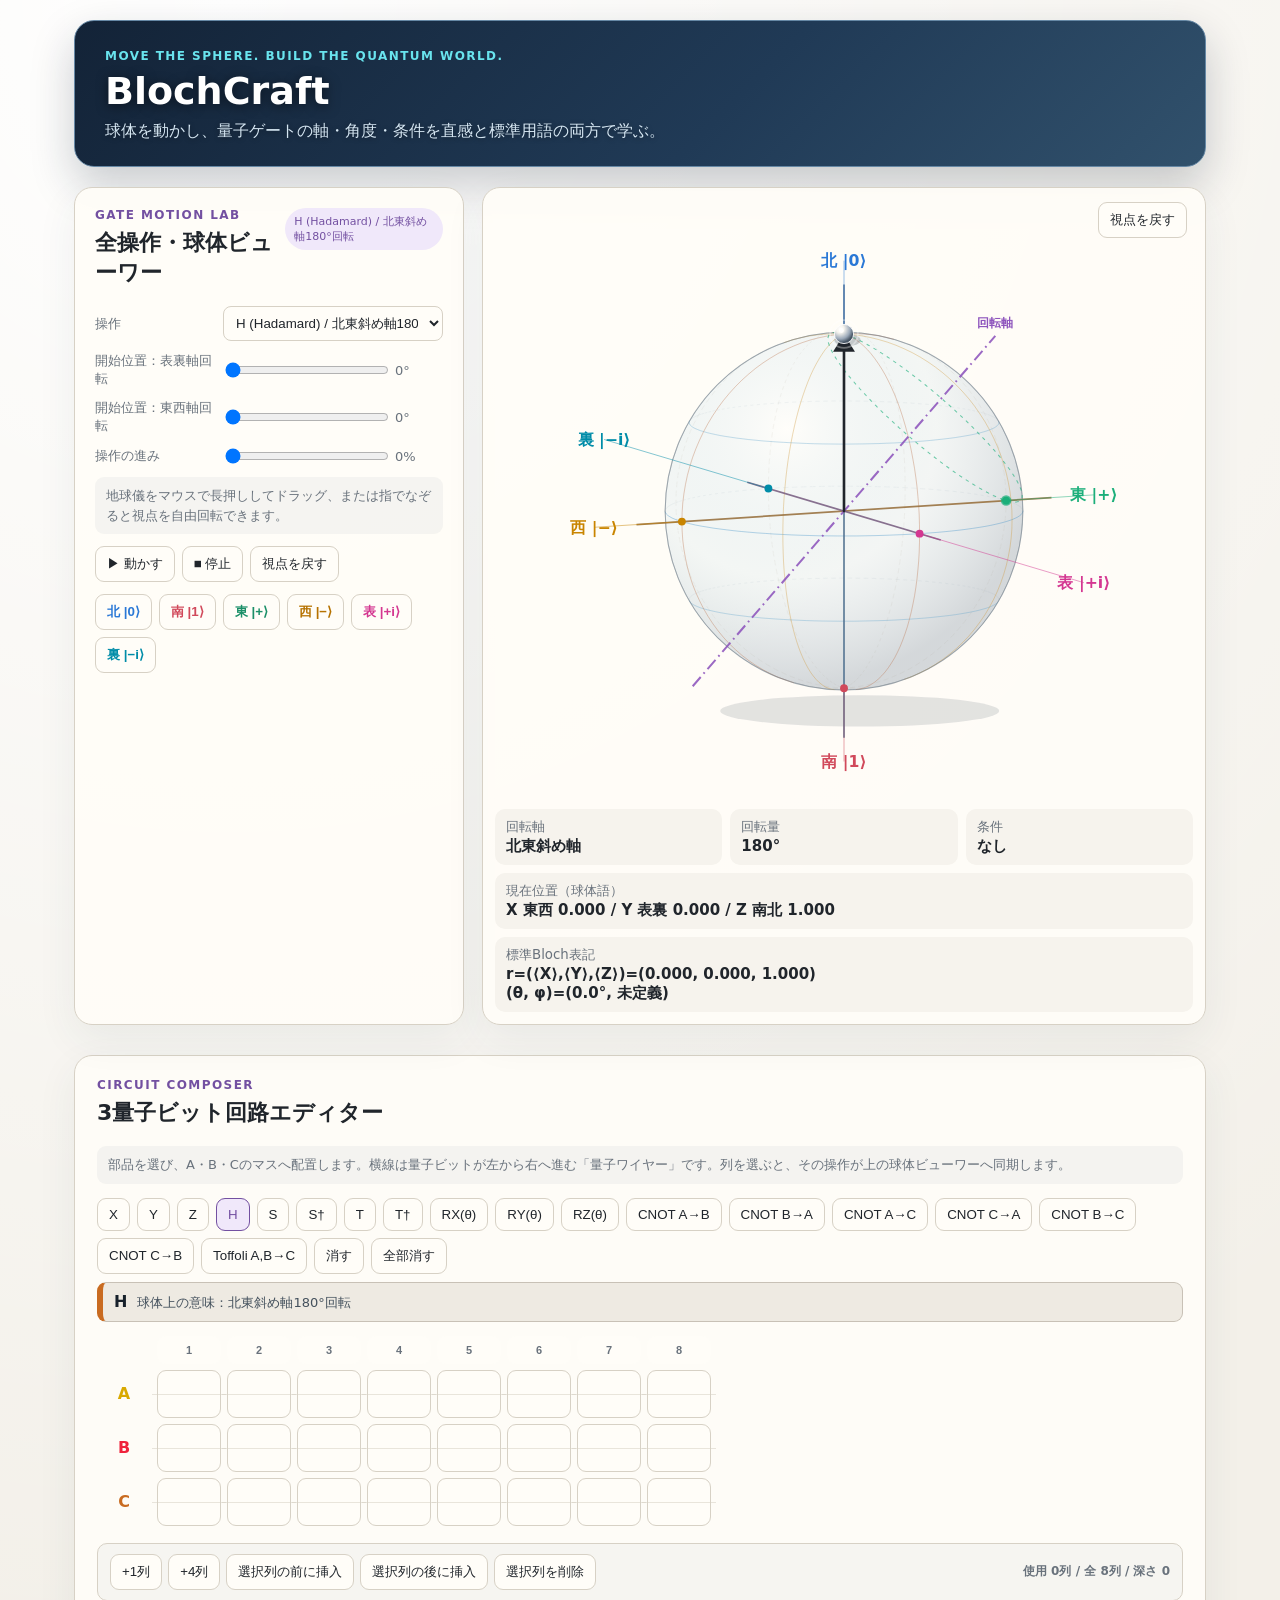
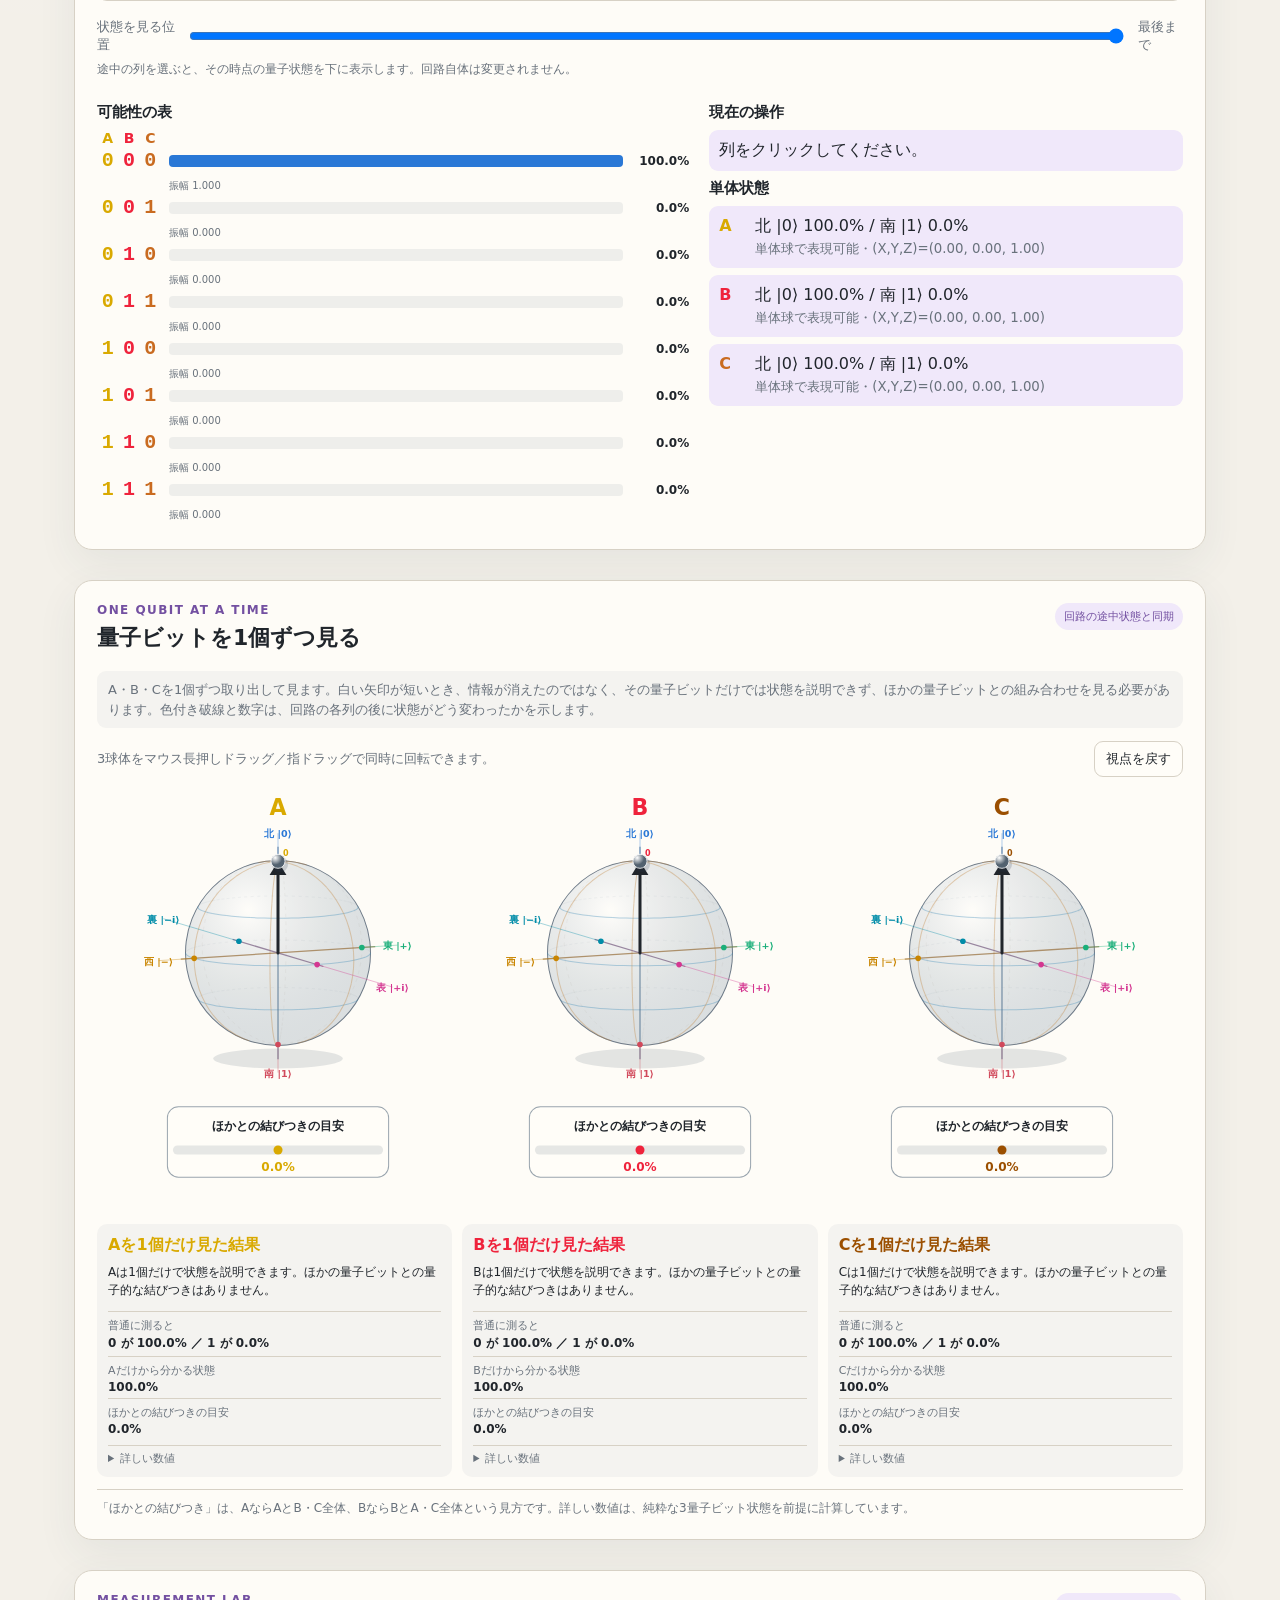
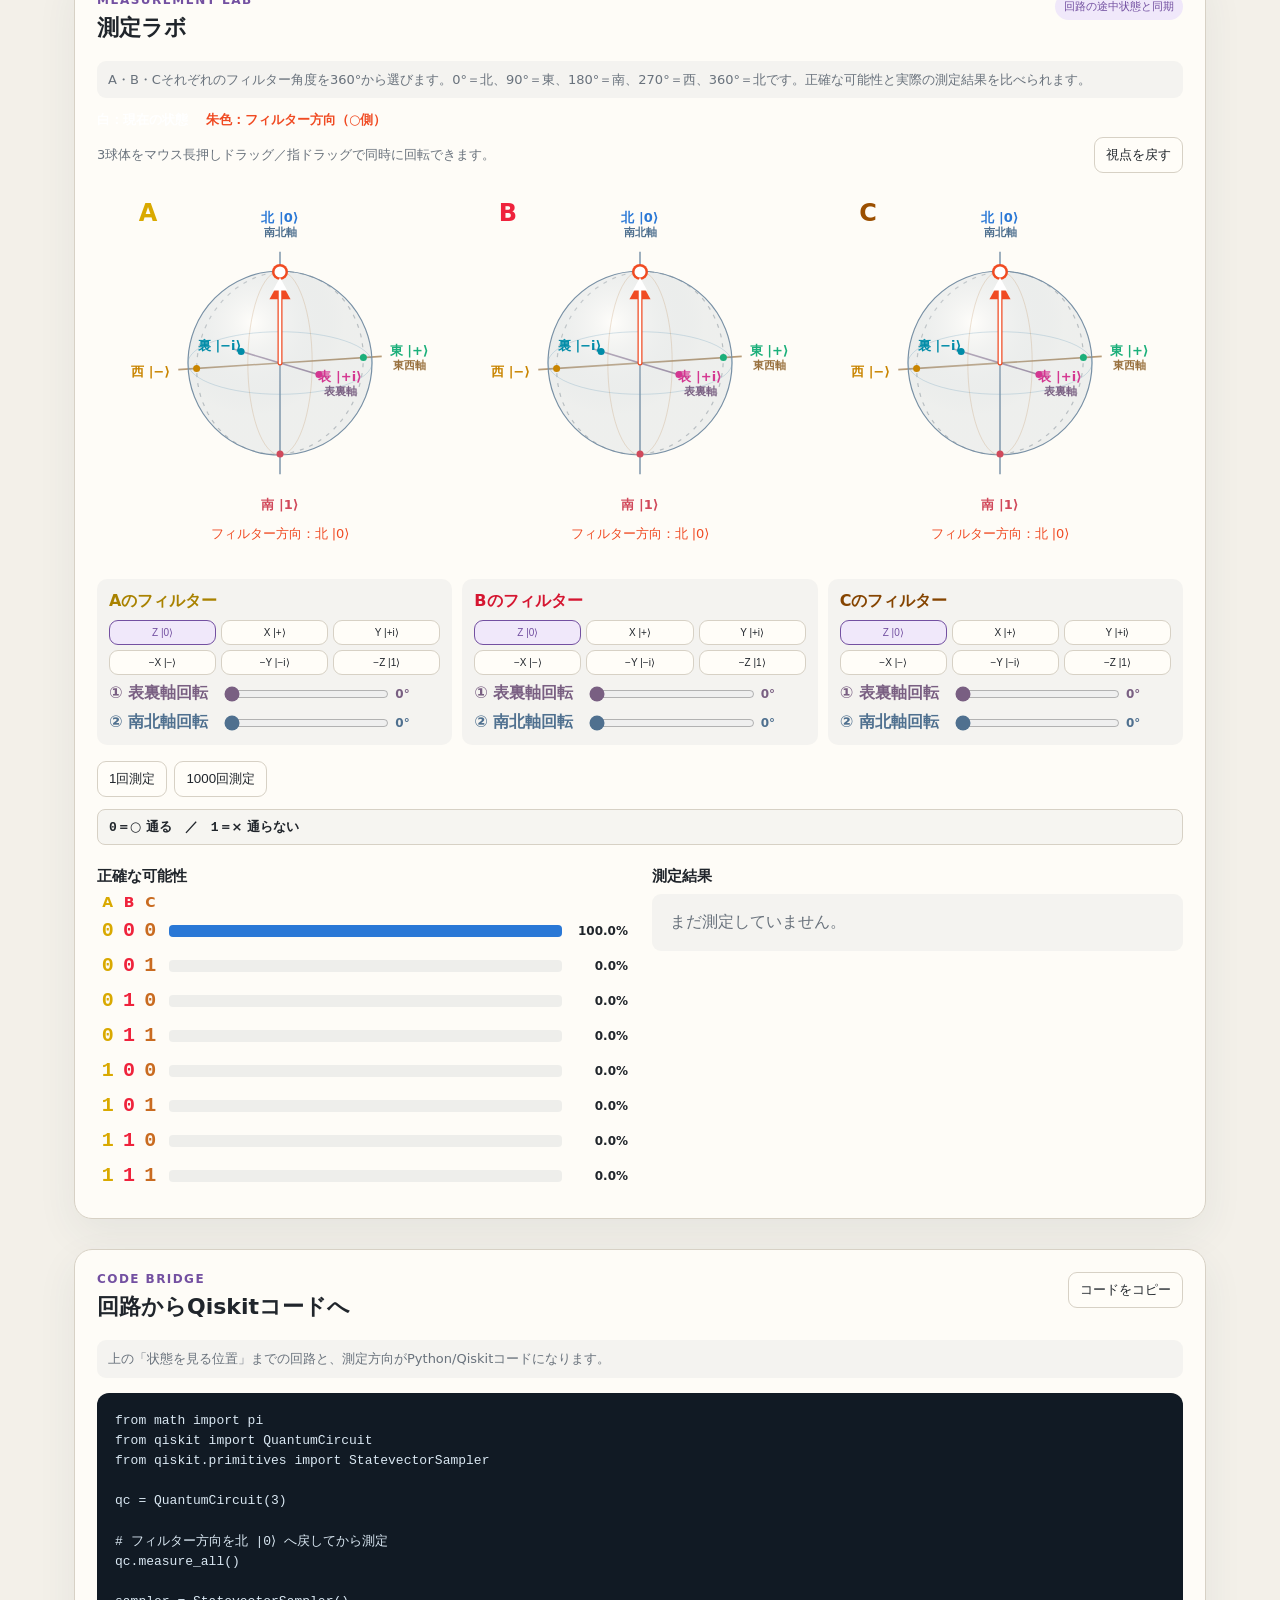
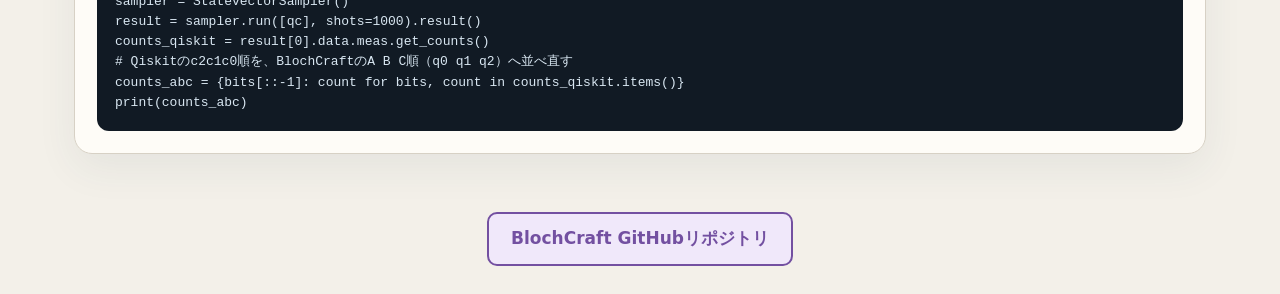
==== commit 83f1a09d: "Finalize first tutorial and noncommercial release" ====
--- a/index.html
+++ b/index.html
@@ -6,6 +6,7 @@
   <title>BlochCraft — 球体から学ぶ量子回路</title>
   <link rel="stylesheet" href="src/styles.css">
   <link rel="stylesheet" href="src/learning.css">
+  <link rel="stylesheet" href="src/footer.css">
 </head>
 <body>
   <header class="hero">
@@ -119,7 +120,9 @@
     <p class="circuit-help">上の「状態を見る位置」までの回路と、測定方向がPython/Qiskitコードになります。</p>
     <pre class="code-panel"><code id="qiskit-code"></code></pre>
   </section>
-  <footer>BlochCraft v0.4 · MIT License · AwakeningOS</footer>
+  <footer>
+    <a href="https://github.com/AwakeningOS/blochcraft" target="_blank" rel="noopener noreferrer">BlochCraft GitHubリポジトリ</a>
+  </footer>
   <script type="module" src="src/app.js"></script>
 </body>
 </html>
--- a/src/learning.css
+++ b/src/learning.css
@@ -9,7 +9,7 @@
 .measurement-bases output { font-size:12px; font-weight:700; color:var(--accent); }
 .axis-control { font-weight:800; }.axis-control.front-back-axis,.axis-control.front-back-axis output { color:#795f82; }.axis-control.front-back-axis input { accent-color:#795f82; }.axis-control.north-south-axis,.axis-control.north-south-axis output { color:#4f708f; }.axis-control.north-south-axis input { accent-color:#4f708f; }
 .filter-legend { display:flex; gap:18px; margin:13px 0 4px; font-size:13px; font-weight:700; }
-.state-key { color:#596673; text-shadow:0 0 2px #fff; }.filter-key { color:#f04b23; }
+.state-key { color:#fff; }.filter-key { color:#f04b23; }
 #filter-view { display:block; max-height:390px; }
 .filter-toolbar { display:flex; justify-content:space-between; align-items:center; gap:12px; color:var(--muted); font-size:13px; margin-top:8px; }.sphere-toolbar-end { justify-content:flex-end; }
 #filter-view { touch-action:none; cursor:grab; user-select:none; }#filter-view.dragging { cursor:grabbing; }
@@ -32,6 +32,21 @@
 .angle-presets { grid-column:1/-1; display:grid; grid-template-columns:repeat(auto-fit,minmax(58px,1fr)); gap:5px; width:100%; min-width:0; }
 .angle-presets button { padding:5px 3px; border-radius:6px; font-size:10px; font-variant-numeric:tabular-nums; }
 .state-row .amplitude { grid-column:2/4; color:var(--muted); font-size:10px; }
+.qubit-a { color:#d9a900 !important; }
+.qubit-b { color:#ef233c !important; }
+.qubit-c { color:#c96b20 !important; }
+#state-table .state-table-header { display:grid; grid-template-columns:64px 1fr 58px; gap:8px; align-items:end; margin:0 0 4px; }
+#state-table .bit-order,#state-table .bit-string { width:64px; display:grid; grid-template-columns:repeat(3,1fr); align-items:center; justify-items:center; }
+#state-table .bit-order { font:800 14px/1.2 Inter,"Noto Sans JP",system-ui,sans-serif; }
+#state-table .state-row { grid-template-columns:64px 1fr 58px; min-height:30px; }
+#state-table .bit-string { font-size:20px; line-height:1; font-weight:900; letter-spacing:0; }
+#state-table .bit-string span { height:auto; overflow:visible; background:transparent; border-radius:0; }
+.measurement-results .state-table-header { display:grid; grid-template-columns:64px 1fr 58px; gap:8px; align-items:end; margin:0 0 4px; }
+.measurement-results .bit-order,.measurement-results .bit-string { width:64px; display:grid; grid-template-columns:repeat(3,1fr); align-items:center; justify-items:center; }
+.measurement-results .bit-order { font:800 14px/1.2 Inter,"Noto Sans JP",system-ui,sans-serif; }
+.measurement-results .measurement-row { grid-template-columns:64px 1fr 58px; min-height:30px; }
+.measurement-results .bit-string { font-size:20px; line-height:1; font-weight:900; letter-spacing:0; }
+.measurement-results .bit-string span { height:auto; overflow:visible; background:transparent; border-radius:0; }
 .column-controls { display:flex; justify-content:space-between; align-items:center; gap:12px; margin-top:12px; padding:10px 12px; border:1px solid var(--border); border-radius:10px; background:#6c7b8b0d; }
 .column-buttons { display:flex; flex-wrap:wrap; gap:6px; }
 #circuit-column-stats { flex:none; color:var(--muted); font-size:12px; font-weight:800; font-variant-numeric:tabular-nums; }
--- a/src/footer.css
+++ b/src/footer.css
@@ -0,0 +1,28 @@
+footer {
+  padding: 28px 18px;
+  text-align: center;
+}
+
+footer a {
+  display: inline-block;
+  padding: 13px 22px;
+  border: 2px solid var(--accent);
+  border-radius: 10px;
+  background: var(--accent-bg);
+  color: var(--accent);
+  font-size: 17px;
+  font-weight: 800;
+  line-height: 1.4;
+  text-decoration: none;
+}
+
+footer a:hover,
+footer a:focus-visible {
+  background: var(--accent);
+  color: var(--panel);
+}
+
+footer a:focus-visible {
+  outline: 3px solid var(--text);
+  outline-offset: 3px;
+}
